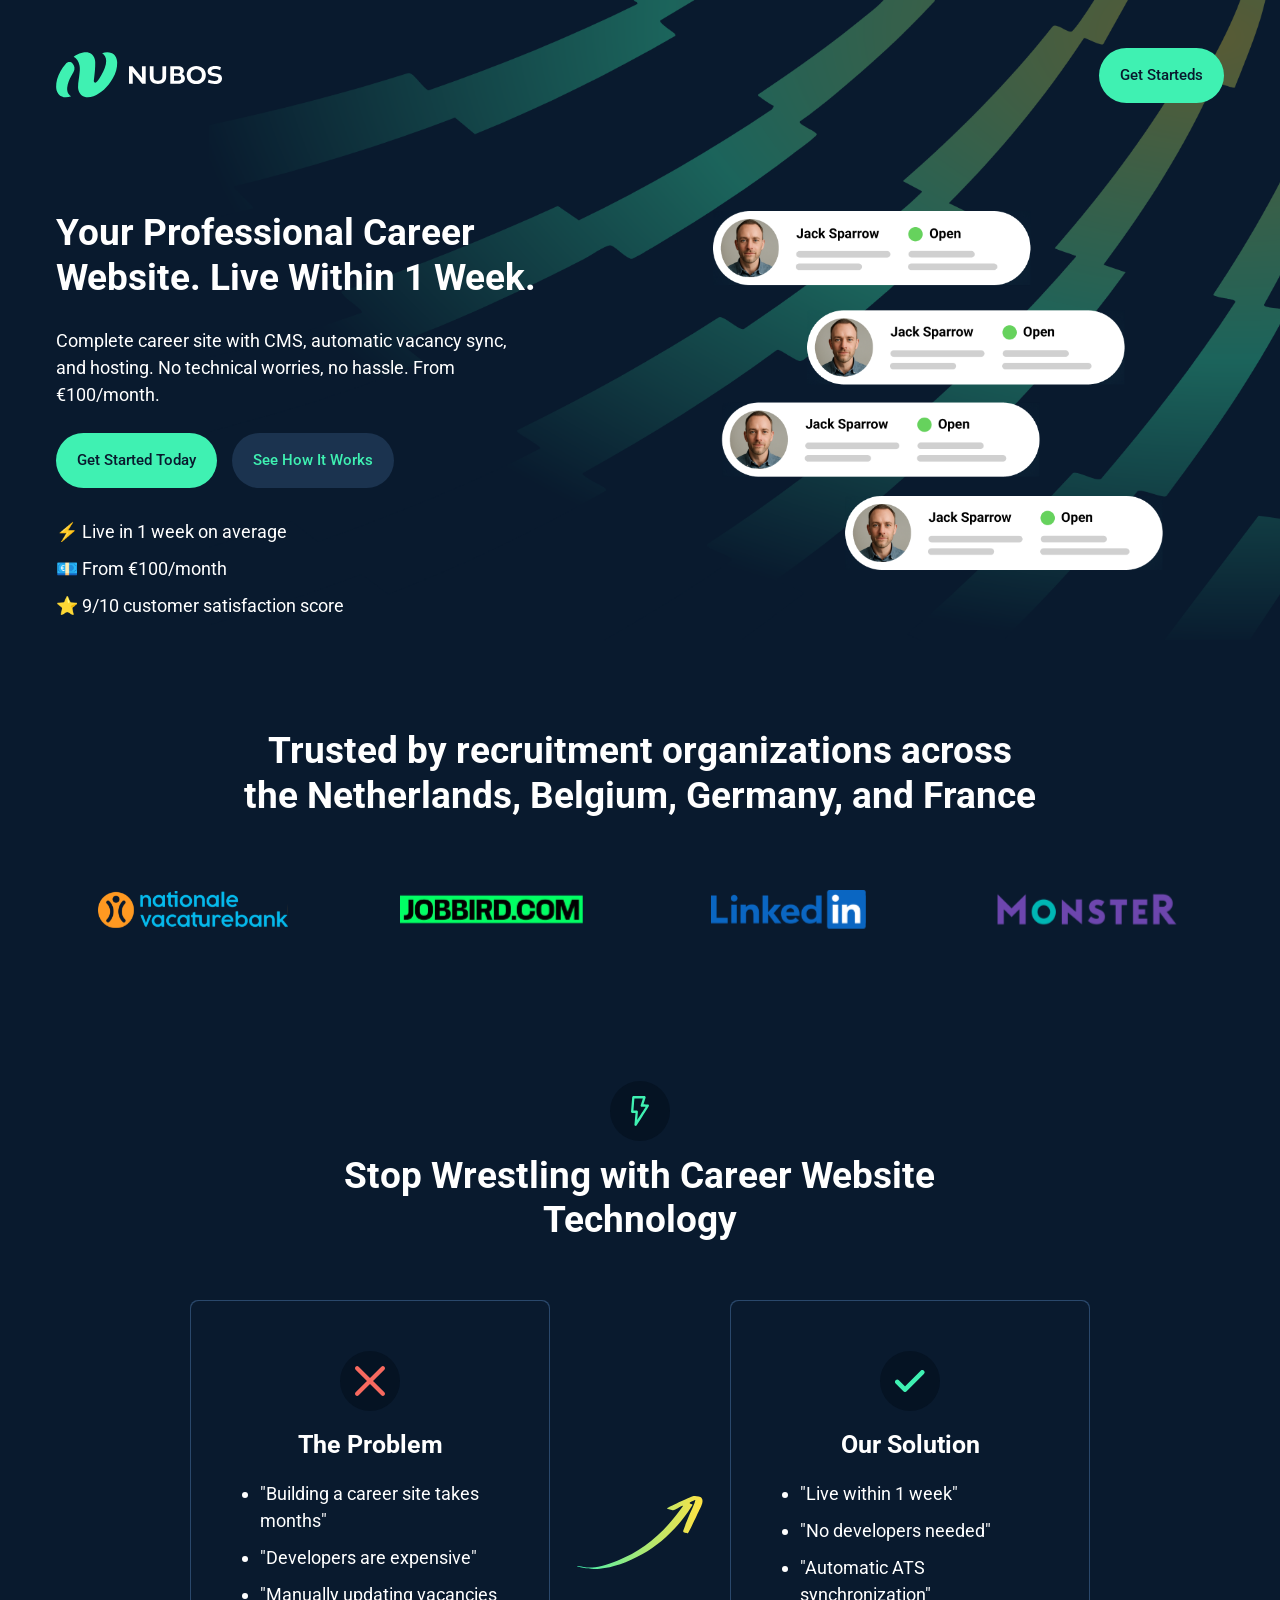
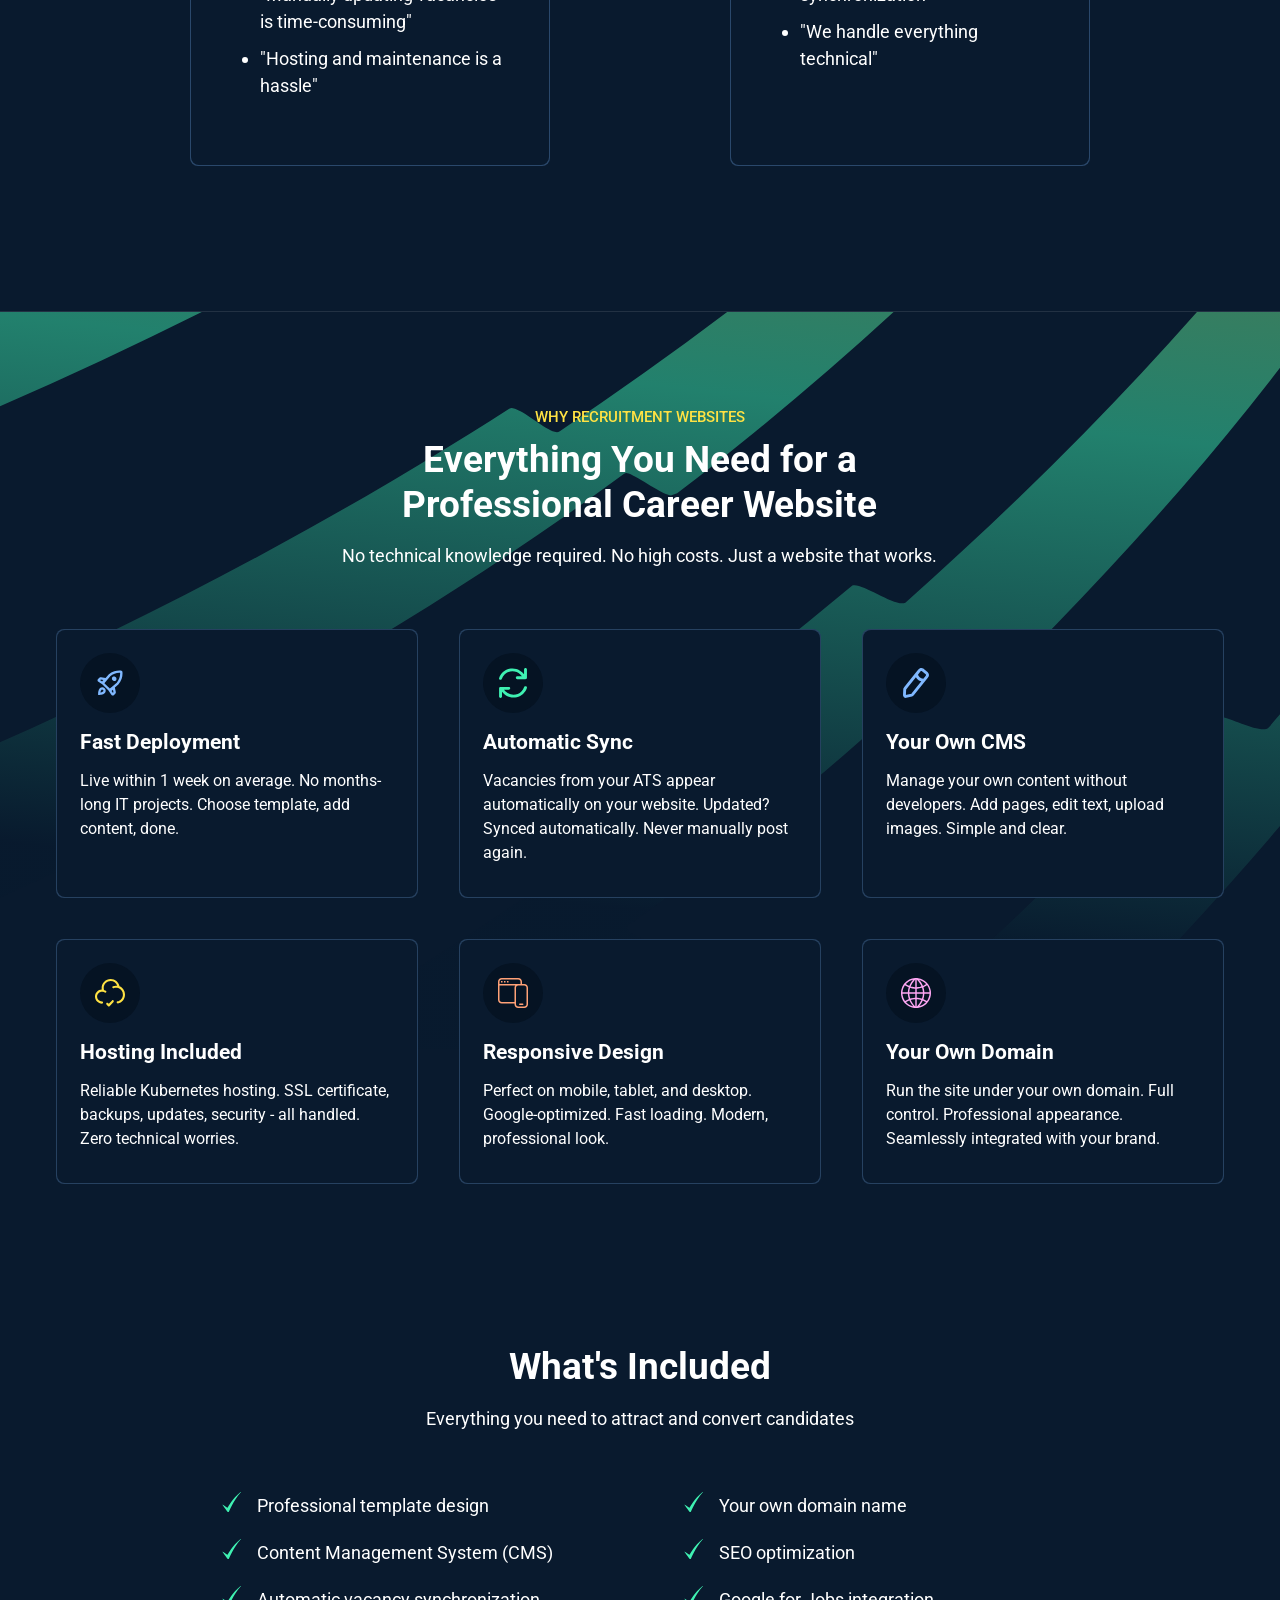
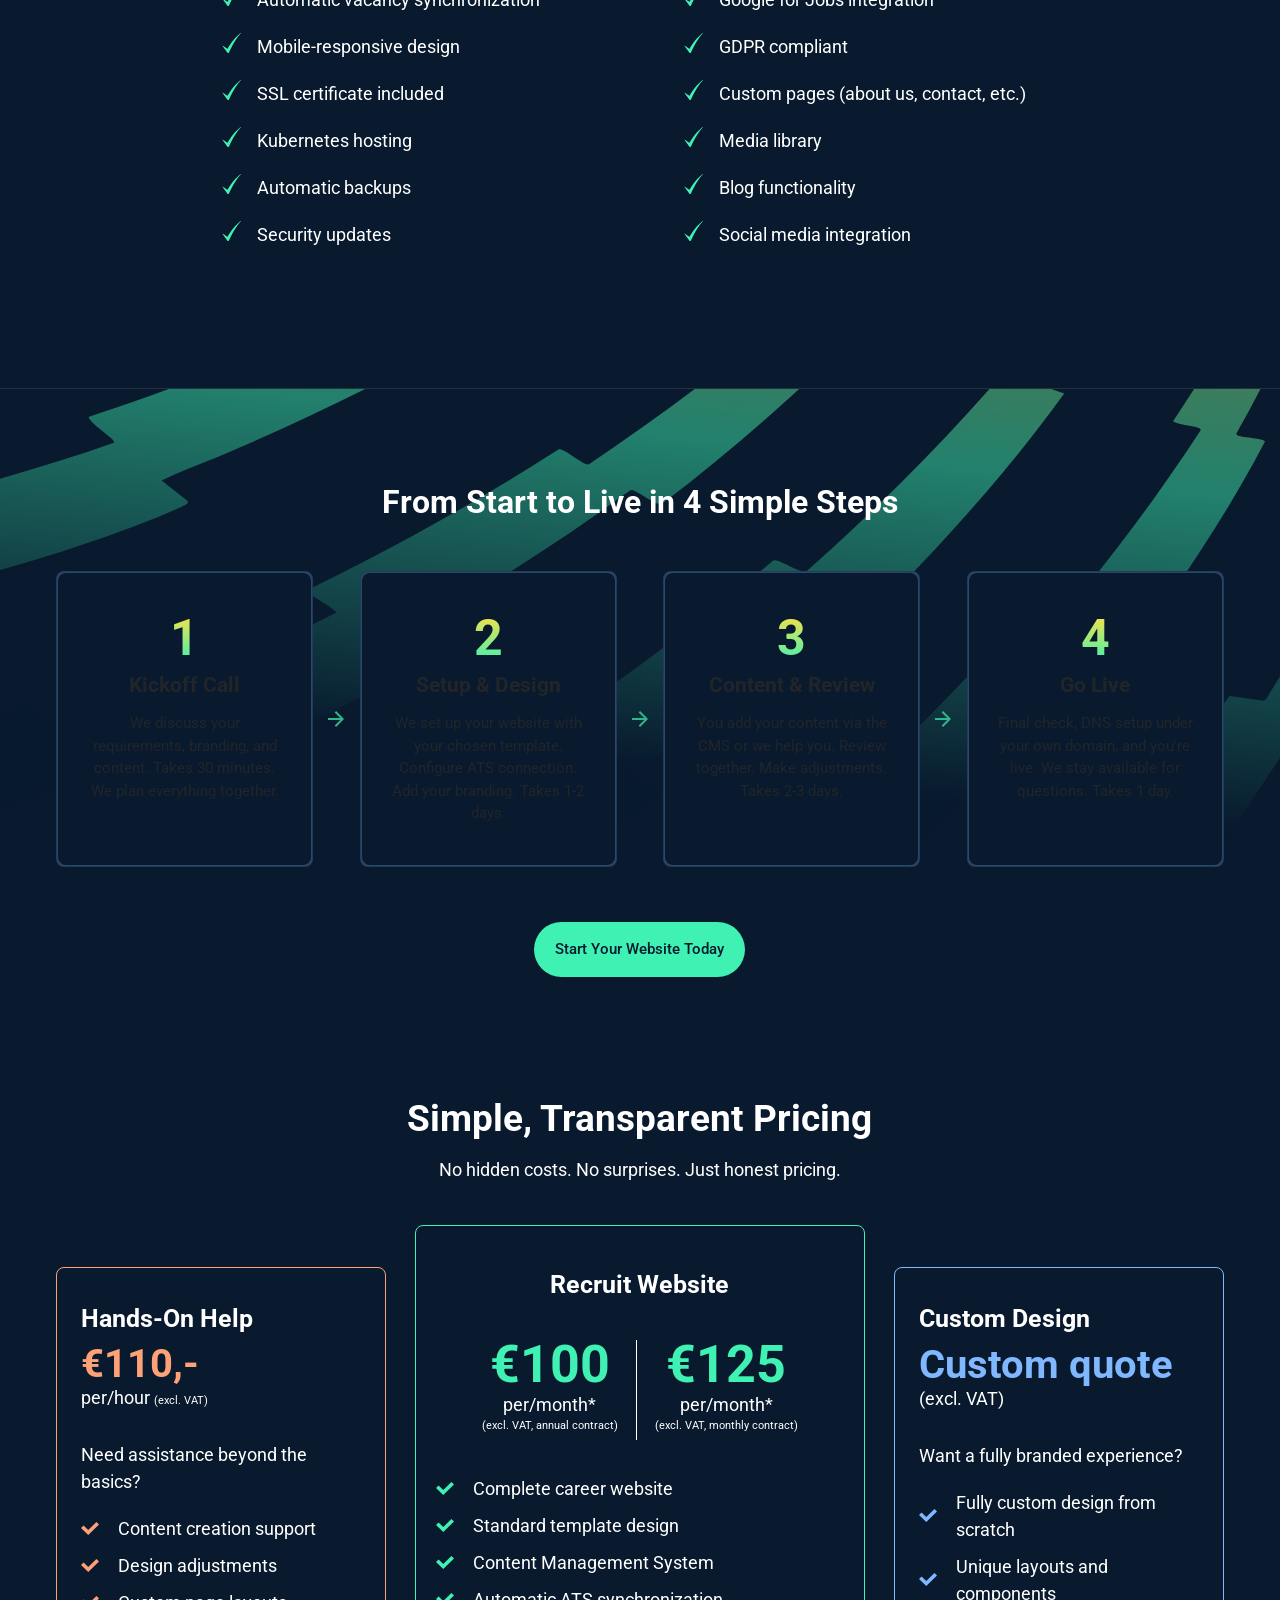
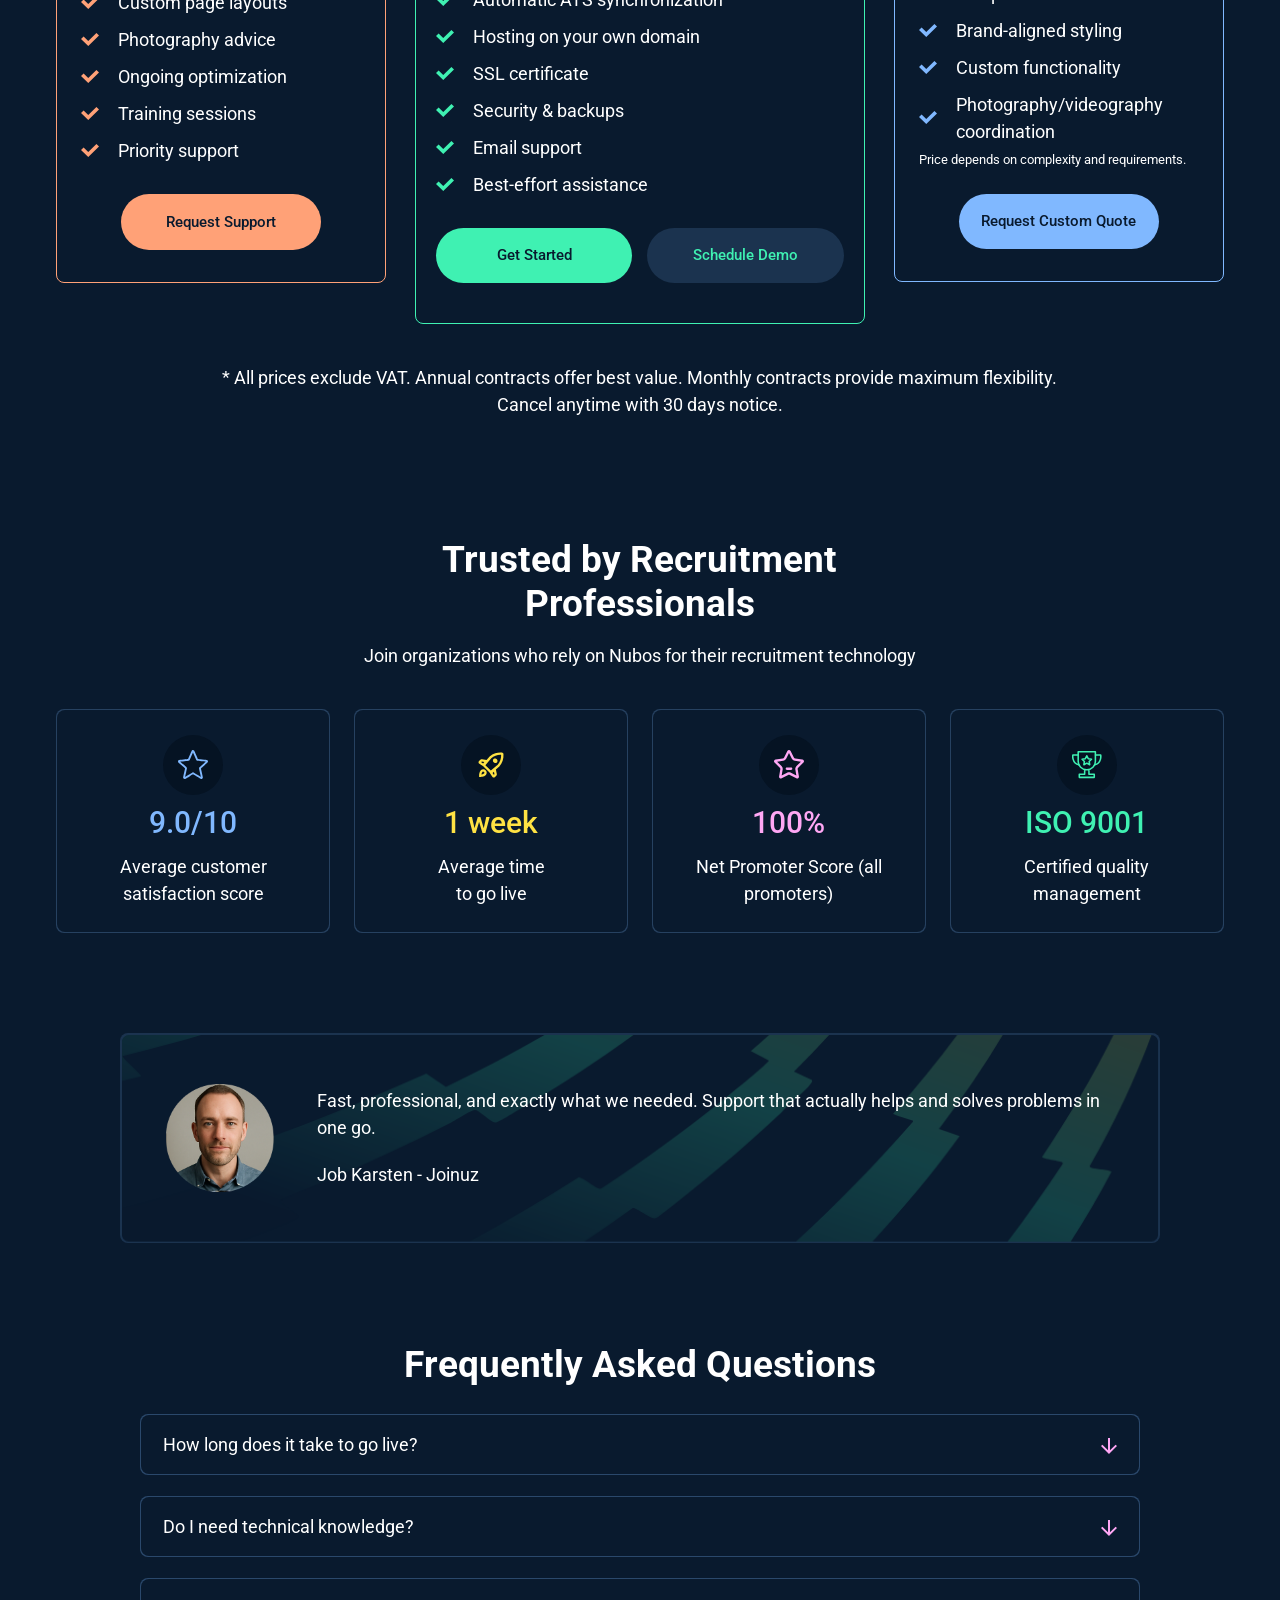
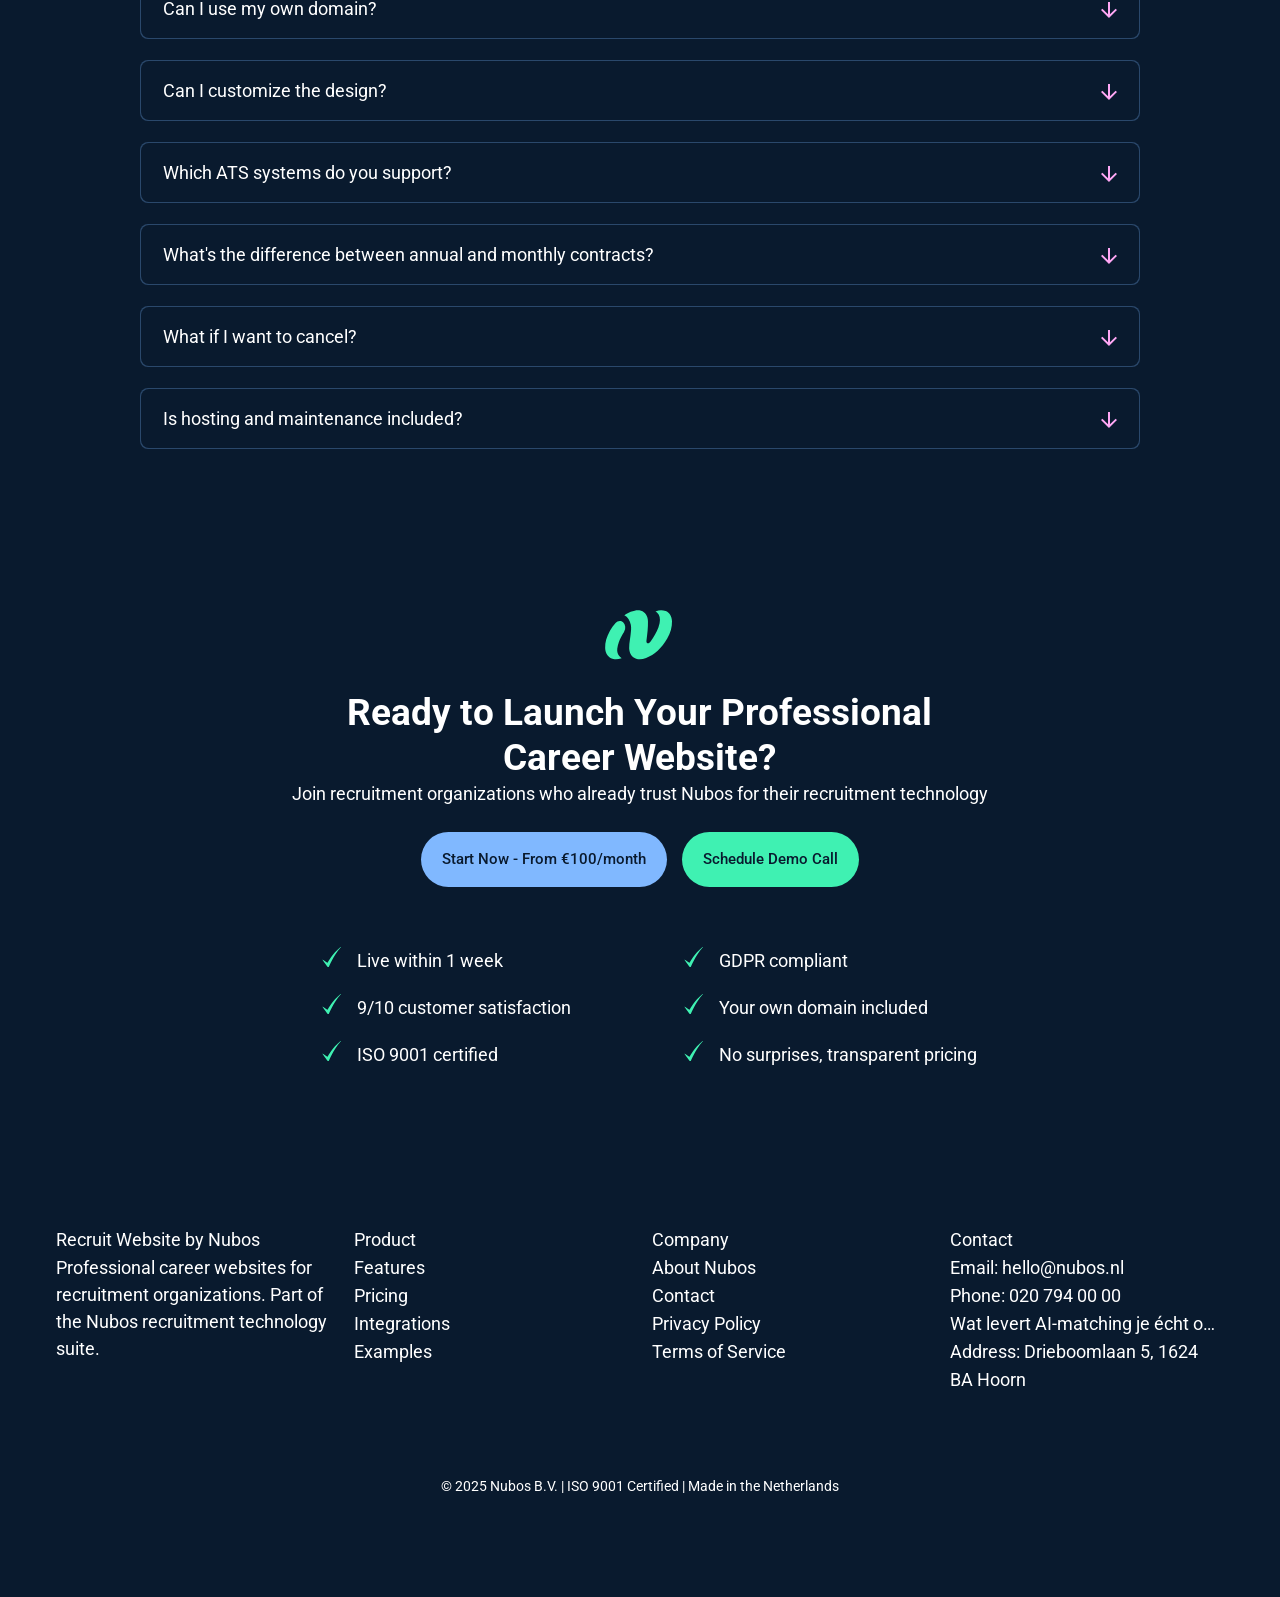
==== docs/index.html @ ddc170a4 "desktop" ====
<!DOCTYPE html>
<html lang="uk">
<head>
	<meta charset="utf-8">
    <meta name="viewport" content="width=device-width, initial-scale=1">
	<meta http-equiv="X-UA-Compatible" content="ie=edge">
	<title>Nubos</title>
	
	<meta name="description" content="">
	<meta name="keywords" content="">
	<meta name="author" content="">
	<meta name="robots" content="index, follow">	
	<link rel="preconnect" href="https://fonts.googleapis.com">
<link rel="preconnect" href="https://fonts.gstatic.com" crossorigin>
<link href="https://fonts.googleapis.com/css2?family=Roboto:ital,wght@0,100..900;1,100..900&display=swap" rel="stylesheet">

	<link href="https://fonts.cdnfonts.com/css/helvetica-neue-55" rel="stylesheet">
	<link href="https://cdn.jsdelivr.net/npm/bootstrap@5.0.2/dist/css/bootstrap.min.css" rel="stylesheet" integrity="sha384-EVSTQN3/azprG1Anm3QDgpJLIm9Nao0Yz1ztcQTwFspd3yD65VohhpuuCOmLASjC" crossorigin="anonymous">
	<!-- Preload critical resources -->
	<link rel="preload" href="css/libs.min.css" as="style">
	<link rel="preload" href="css/style.min.css" as="style">
	
	<link rel="stylesheet" href="css/libs.min.css">
	<link rel="stylesheet" href="css/style.min.css">

</head>
<body>

	<!-- Header -->
	<header class="header">
		<div class="container">

			<div class="logo">
				<a href="index.html">
					<img src="img/logo-icon.svg" alt="logoicon" width="63" height="46" class="logo-icon">
					<img src="img/logo-text.svg" alt="logo text" class="logo-text" width="93" height="18">
				</a>
			</div>
			
			<div class="header-content">
			
			
			<a href="contact.html" class="button button--contact">Get Starteds</a>
		
	</header>



<main class="main">


	<!-- start hero section -->
	<section class="hero-section hero-section--2">
		<div class="container">

		<div class="hero-section__content">

			<div class="row">
				<div class="col-lg-6">
					<div class="hero-section__content-inner">
					
					
			
					
							<h1 class="h2">Your Professional Career Website. Live Within 1 Week.</h1>
			
								<p>Complete career site with CMS, automatic vacancy sync, and hosting. No technical worries, no hassle. From €100/month.</p>
						
					
			
								<div class="buttons-wrapper">
									<a href="#" class="button open-modal">Get Started Today</a>
									<a href="#" class="button button--secondary">See How It Works</a>
								</div>

								<ul class="hero-list">
									<li> ⚡ Live in 1 week on average</li>
									<li>💶 From €100/month</li>
									<li>⭐ 9/10 customer satisfaction score</li>
								</ul>
			
					
					</div>
				</div>

				<div class="col-lg-6">
					<img src="img/image-hero.png" alt="" class="hero-image illustration">
				</div>
			</div>

			

		

		</div>
	</section>
	<!-- end hero section -->

		<!-- start info cards section -->
		<section class="section logos-section">

			<div class="section-header">
				
					<h2 class="h2">
						Trusted by recruitment organizations across the Netherlands, Belgium, Germany, and France
					</h2>
				
			</div>

			<div class="logos-row">
			<div class="container">
				<div class="row">
					<div class="col-lg-3">
						<img src="img/i1.svg" alt="logo" class="logo-image">
					</div>
					<div class="col-lg-3">
						<img src="img/i2.svg" alt="logo" class="logo-image">
					</div>
					<div class="col-lg-3">
						<img src="img/i3.svg" alt="logo" class="logo-image">
					</div>
					<div class="col-lg-3">
						<img src="img/i5.svg" alt="logo" class="logo-image">
					</div>
				</div>
			</div>
		</div>
		</section>
		<!-- end info cards section -->

		<!-- start Solution Section  -->
	<section class="section problem-solution">
		<div class="container">
			<div class="section-header">
				<div class="icon-wrapper">
					<img src="img/lightning.svg" alt="lightning icon" class="icon-image">
				</div>
				<h2 class="h2">
					Stop Wrestling with Career Website Technology
				</h2>
				
				
			</div>
		</div>

		<div class="benefits__list">
			<div class="container container--xxs">
				<div class="benefits__row">

					<div class="benefits__card">
						<div class="benefits__card-wrapper">
<div class="icon-wrapper">
	
							<img src="img/cross.svg" alt="info card image" class="icon-image">
						</div>

						<h3 class="h3">
							The Problem
						</h3>

						<ul>
							<li>
								"Building a career site takes months"
							</li>

							<li>
								 "Developers are expensive"
							</li>

							<li>
								"Manually updating vacancies is time-consuming"
							</li>

							<li>
								"Hosting and maintenance is a hassle"
							</li>
						</ul>
						</div>
						
					</div>

					<div class="devider">
						<img src="img/devider2.svg" alt="">
						
					</div>

					<div class="benefits__card">

						<div class="benefits__card-wrapper">
							<div class="icon-wrapper">
							<img src="img/tick.svg" alt="info card image" class="icon-image">
							
						</div>

						<h3 class="h3">
							Our Solution
						</h3>

						<ul>
							<li>
								"Live within 1 week"
							</li>
							<li>"No developers needed"</li>
							<li>"Automatic ATS synchronization"</li>
							<li>"We handle everything technical"</li>
						</ul>

						</div>
						
					</div>
				</div>

		
			</div>
		</div>
	</section>
	<!-- end Solution Section -->

		<!-- start benefits style -->
		<section class="benefits section">
			<div class="container">
				<div class="section-header">
					<div class="sub-title">
						WHY RECRUITMENT WEBSITES
					</div>
					<h2 class="h2">
						Everything You Need for a Professional Career Website
					</h2>
					<div class="section-header__text">
						No technical knowledge required. No high costs. Just a website that works.
					</div>
					
				</div>
			</div>

			

			

<!-- start info cards section -->
<div class="info-cards-section section">
	<div class="container">


		<div class="info-cards-row">

			<div class="info-card">

				<div class="info-card__wrapper">
					<div class="icon-wrapper">
						
					<img src="img/b1.svg" alt="info card image" class="icon-image">
				</div>
				
				<h4 class="h4">
					Fast Deployment
				</h4>

				<p>Live within 1 week on average. No months-long IT projects. Choose template, add content, done.</p>
				</div>
				
			</div>

			<div class="info-card">
				<div class="info-card__wrapper">
					<div class="icon-wrapper">
						
					<img src="img/b2.svg" alt="info card image" class="icon-image">
				</div>
				
				<h4 class="h4">
					Automatic Sync
				</h4>

				<p>Vacancies from your ATS appear automatically on your website. Updated? Synced automatically. Never manually post again.</p>
				</div>
				
			</div>

			<div class="info-card">
				<div class="info-card__wrapper">
					<div class="icon-wrapper">
						
					<img src="img/b3.svg" alt="info card image" class="icon-image">
				</div>
				
				<h4 class="h4">
					Your Own CMS
				</h4>

				<p>Manage your own content without developers. Add pages, edit text, upload images. Simple and clear.</p>
				</div>
				
			</div>

			<div class="info-card">
				<div class="info-card__wrapper">
					<div class="icon-wrapper">
						
					<img src="img/b4.svg" alt="info card image" class="icon-image">
				</div>
				
				<h4 class="h4">
					Hosting Included
				</h4>

				<p>Reliable Kubernetes hosting. SSL certificate, backups, updates, security - all handled. Zero technical worries.</p>
				</div>
				
			</div>

			<div class="info-card">
				<div class="info-card__wrapper">
					<div class="icon-wrapper">
						
					<img src="img/b5.svg" alt="info card image" class="icon-image">
				</div>
				
				<h4 class="h4">
					Responsive Design
				</h4>

				<p>Perfect on mobile, tablet, and desktop. Google-optimized. Fast loading. Modern, professional look.</p>
				</div>
				
			</div>

			<div class="info-card">
				<div class="info-card__wrapper">
					<div class="icon-wrapper">
						
					<img src="img/b6.svg" alt="info card image" class="icon-image">
				</div>
				
				<h4 class="h4">
					Your Own Domain
				</h4>

				<p>Run the site under your own domain. Full control. Professional appearance. Seamlessly integrated with your brand.</p>
				</div>
				
			</div>

		</div>

		
	</div>
</div>
<!-- end info cards section -->

		</section>
		<!-- end benefits section -->



		<section class="section features">
			<div class="container container--xxs">

		<div class="section-header">
	
			<h2 class="h2">
				What's Included
			</h2>

			<div class="section-header__text">
				Everything you need to attract and convert candidates
			</div>
			
			
		</div>

		<div class="row">
			
			<div class="col-lg-6">

				<ul class="whats-included-list">
					<li>
						Professional template design
					</li>

					<li>
						Content Management System (CMS)
					</li>

					<li>
						Automatic vacancy synchronization
					</li>

					<li>
						Mobile-responsive design
					</li>

					<li>
						SSL certificate included
					</li>

					<li>
						Kubernetes hosting
					</li>

					<li>
						Automatic backups
					</li>

					<li>
						Security updates
					</li>				
				</ul>


				


			</div>

			<div class="col-lg-6">
				<ul class="whats-included-list">
					<li>
						Your own domain name
					</li>

					<li>
						SEO optimization
					</li>

					<li>
						Google for Jobs integration
					</li>

					<li>
						GDPR compliant
					</li>

					<li>
						Custom pages (about us, contact, etc.)
					</li>

					<li>
						Media library
					</li>

					<li>
						Blog functionality
					</li>

					<li>
						Social media integration
					</li>

				
				</ul>
			</div>

		</div>

		</div>

		</section>



<!-- start cards section  -->
<section class="steps-section benefits section">
	<div class="container">

		<div class="section-header">
			<h2 class="h2 h2--s">
				From Start to Live in 4 Simple Steps
			</h2>
			
		</div>
</div>
<div class="container container--cards">
		<div class="cards-row">

			<a href="#" class="card">
				<div class="card__content">
					<div class="card-text-content">
						<div class="step-number">			
							1
						</div>
					<h4 class="h4">
						Kickoff Call
					</h4>
					<p>
						We discuss your requirements, branding, and content. Takes 30 minutes. We plan everything together.
					</p>
					</div>
					

					
				</div>
			</a>
			<img src="img/arrow-right.svg" alt="arrow right" class="card__arrow">
			<a href="#" class="card">
				<div class="card__content">
					<div class="card-text-content">
						<div class="step-number">			
							2
						</div>
					<h4 class="h4">
						Setup & Design
					</h4>
					<p>
						We set up your website with your chosen template. Configure ATS connection. Add your branding. Takes 1-2 days.
					</p>
</div>
					
				</div>
			</a>
			<img src="img/arrow-right.svg" alt="arrow right" class="card__arrow">
			<a href="#" class="card">
				<div class="card__content">
					<div class="card-text-content">
						<div class="step-number">			
							3
						</div>
					<h4 class="h4">
						Content & Review
					</h4>
					<p>
						You add your content via the CMS or we help you. Review together. Make adjustments. Takes 2-3 days. 
					</p>
</div>
					
				</div>
			</a>
			<img src="img/arrow-right.svg" alt="arrow right" class="card__arrow">
			<a href="#" class="card">
				<div class="card__content">
					<div class="card-text-content">
						<div class="step-number">			
							4
						</div>
					<h4 class="h4">
						Go Live
					</h4>
					<p>
						Final check, DNS setup under your own domain, and you're live. We stay available for questions. Takes 1 day.
					</p>
</div>
					
				</div>
			</a>

		</div>

		<div class="buttons-wrapper buttons-wrapper--center">
<a href="" class="button">
			Start Your Website Today
		</a>
		</div>

		
	</div>
</section>
<!-- end steps section  -->

<!-- start plans section -->
<section class="plans section">
	<div class="container">
		<div class="section-header">
			<h2 class="h2">
				Simple, Transparent Pricing
			</h2>
			<div class="section-header__text">
				No hidden costs. No surprises. Just honest pricing.
			</div>
		</div>

		<div class="plans__list">

			<div class="plans__item plans__item--orange">

				<div class="plans__item-header">
					<div class="plan__title">
						Hands-On Help
				</div>

				<div class="plan__value">
					€110,-
				</div>

				<div class="sub">
					per/hour <span class="note">(excl. VAT)</span>
				</div>
				</div>

				

				<div class="plans__item-content">
<div class="plans-description">
					Need assistance beyond the basics?
				</div>
					<div class="plans__item-row">
						Content creation support
					</div>

					<div class="plans__item-row">
						Design adjustments
					</div>

					<div class="plans__item-row">
						Custom page layouts
					</div>

					<div class="plans__item-row">
						Photography advice
					</div>

					<div class="plans__item-row">
						Ongoing optimization
					</div>

					<div class="plans__item-row">
						Training sessions
					</div>

					<div class="plans__item-row">
						Priority support
					</div>

		

				</div>

				<a href="" class="button button--orange">
					Request Support
				</a>
				

			</div>



			<div class="plans__item plans__item--popular">

				<div class="plans__item-header">
					<div class="plan__title">
						Recruit Website
				</div>

				<div class="price-row">

					<div class="price-row-item">
						<div class="plan__value">
					€100
				</div>

				<div class="sub">
					per/month* 
				</div>
				<div class="note">(excl. VAT, annual contract)</div>
					</div>

					<div class="line-devider">
						
					</div>

					<div class="price-row-item">
						<div class="plan__value">
					€125
				</div>

				<div class="sub">
					per/month* 
				</div>
				<div class="note">(excl. VAT, monthly contract)</div>
					</div>
					</div>

				

				
				
				
				</div>

				<div class="plans__item-content">

					

					<div class="plans__item-row">
						Complete career website
					</div>

					<div class="plans__item-row">
						Standard template design
					</div>

					<div class="plans__item-row">
						Content Management System
					</div>

					<div class="plans__item-row">
						Automatic ATS synchronization
					</div>

					<div class="plans__item-row">
						Hosting on your own domain
					</div>

					<div class="plans__item-row">
						SSL certificate
					</div>

					<div class="plans__item-row">
						Security & backups
					</div>

					<div class="plans__item-row">
						Email support
					</div>

					<div class="plans__item-row">
						Best-effort assistance
					</div>

				</div>

				<div class="buttons-wrapper">
<a href="" class="button open-modal">
	Get Started
				</a>
				<a href="" class="button button--secondary">
					Schedule Demo
								</a>
				</div>
				
				

			</div>



			<div class="plans__item plans__item--blue">

				<div class="plans__item-header">
					<div class="plan__title">
						Custom Design
				</div>

				<div class="plan__value">
					Custom quote 
				</div>

				<div class="sub">
					(excl. VAT)
				</div>
				</div>

				<div class="plans__item-content">

					<div class="plans-description">
						Want a fully branded experience?
					</div>
					<div class="plans__item-row">
						Fully custom design from scratch
					</div>

					<div class="plans__item-row">
						Unique layouts and components
					</div>

					<div class="plans__item-row">
						Brand-aligned styling
					</div>

					<div class="plans__item-row">
						Custom functionality
					</div>

					<div class="plans__item-row">
						Photography/videography coordination
					</div>

					<div class="plans-description plans-description--2">
						Price depends on complexity and requirements.
					</div>
				</div>

				

				<a href="" class="button button--blue">
					Request Custom Quote
				</a>
				

			</div>

		</div>

		<p class="text-center plans-description--3">
			* All prices exclude VAT. Annual contracts offer best value. Monthly contracts provide maximum flexibility. Cancel anytime with 30 days notice.
		</p>

		

	</div>
</section>
<!-- end plans section -->

<!-- start statistic page -->
<section class="statistic section statistic--2">
	<div class="container">

		<div class="section-header">
	
			<h2 class="h2">
				Trusted by Recruitment Professionals
			</h2>

			<div class="section-header__text">
				Join organizations who rely on Nubos for their recruitment technology
			</div>
			
			
		</div>

		<div class="row">

			<div class="col-md-3">
				<div class="statistic-item statistic-item--blue">

					<div class="statistic-item__wrapper">

						<div class="icon-wrapper">
						
							<img src="img/star2.svg" alt="info card image" class="icon-image">
						</div>
					<div class="statistic__value">
						9.0/10
					</div>
					<p>Average customer satisfaction score</p></div>
				</div>
			</div>

			<div class="col-md-3">
				<div class="statistic-item statistic-item--yellow">
					<div class="statistic-item__wrapper">
						<div class="icon-wrapper">
						
							<img src="img/b1-2.svg" alt="info card image" class="icon-image">
						</div>
						<div class="statistic__value">
							1 week
					</div>
					<p>Average time <br>to go live</p>
					</div>
					
				</div>
			</div>

			<div class="col-md-3">
				<div class="statistic-item statistic-item--purple">
					<div class="statistic-item__wrapper">
						<div class="icon-wrapper">
						
							<img src="img/score.svg" alt="info card image" class="icon-image">
						</div>
						<div class="statistic__value">
						100%
					</div>
					<p>Net Promoter Score (all promoters)</p>
					</div>
					
				</div>
			</div>

			<div class="col-md-3">
				<div class="statistic-item statistic-item--green">
					<div class="statistic-item__wrapper">
						<div class="icon-wrapper">
						
							<img src="img/rewards.svg" alt="info card image" class="icon-image">
						</div>
						<div class="statistic__value">
						ISO 9001
					</div>
					<p>Certified quality management</p>
					</div>
					
				</div>
			</div>

		</div>
	</div>
</section>
<!-- end statistic page -->


<!-- start quote section -->
<section class="testimonials">
	<div class="container container--xs">
		<div class="testimonials__content">

			<div class="testimonials__content-wrapper">
				<img src="img/JobKarsten.png" alt="" class="testimonials__photo">

				<div class="testimonials__text-wrapper">
					<div class="testimonials__text">
						Fast, professional, and exactly what we needed. Support that actually helps and solves problems in one go.
					</div>
					<div class="testimonials__name">
						Job Karsten - Joinuz
					</div>
				</div>
			</div>
			
		</div>
	</div>
</section>
<!-- start quote section -->


<!-- start faq section -->
<section class="faq section">
	<div class="container container--s">
		<h2 class="h2 h2--center">
			Frequently Asked Questions
		</h2>

		<div class="faq__list">

			<div class="faq__item">
				<div class="faq__item-wrapper">
					<div class="faq__item-header">
					<div class="faq__item-title">
						How long does it take to go live?
					</div>
					<div class="faq__item-btn">
						<img src="img/arrow-down.svg" alt="">
					</div>
				</div>

				<div class="faq__item-text">
					Lorem ipsum dolor sit amet consectetur, On average within 1 week. Depends on how quickly you provide content and approve the design.
				</div>
				</div>
				
			</div>

			<div class="faq__item">
				<div class="faq__item-wrapper">
					<div class="faq__item-header">
					<div class="faq__item-title">
						Do I need technical knowledge?

					</div>
					<div class="faq__item-btn">
						<img src="img/arrow-down.svg" alt="">
					</div>
				</div>

				<div class="faq__item-text">
					No. The CMS is intuitive and easy to use. We provide documentation and training. Need extra help? We offer hands-on support.
				</div>
				</div>
				
			</div>

			<div class="faq__item">
				<div class="faq__item-wrapper">
					<div class="faq__item-header">
					<div class="faq__item-title">
						Can I use my own domain?
					</div>
					<div class="faq__item-btn">
						<img src="img/arrow-down.svg" alt="">
					</div>
				</div>

				<div class="faq__item-text">
					Yes! The website runs under your own domain (e.g., careers.yourcompany.com or jobs.yourcompany.com). We help with DNS setup.
				</div>
				</div>
				
			</div>

			<div class="faq__item">
				<div class="faq__item-wrapper">
					<div class="faq__item-header">
					<div class="faq__item-title">
						Can I customize the design?
					</div>
					<div class="faq__item-btn">
						<img src="img/arrow-down.svg" alt="">
					</div>
				</div>

				<div class="faq__item-text">
					Absolutely. Standard templates can be adjusted with our hands-on help service. Want something completely unique? We offer full custom design - request a quote.
				</div>
				</div>
				
			</div>

			<div class="faq__item">
				<div class="faq__item-wrapper">
					<div class="faq__item-header">
					<div class="faq__item-title">
						Which ATS systems do you support?
					</div>
					<div class="faq__item-btn">
						<img src="img/arrow-down.svg" alt="">
					</div>
				</div>

				<div class="faq__item-text">
					We support 15+ ATS systems including Otys, Carerix, Bullhorn, Recruitee, and more. Check our integrations page or ask us.
				</div>
				</div>
				
			</div>

			<div class="faq__item">
				<div class="faq__item-wrapper">
					<div class="faq__item-header">
					<div class="faq__item-title">
						What's the difference between annual and monthly contracts?
					</div>
					<div class="faq__item-btn">
						<img src="img/arrow-down.svg" alt="">
					</div>
				</div>

				<div class="faq__item-text">
					Annual contracts are €100/month (€1,200/year), monthly contracts are €125/month. Both include everything - the difference is just commitment period.
				</div>
				</div>
				
			</div>

			<div class="faq__item">
				<div class="faq__item-wrapper">
					<div class="faq__item-header">
					<div class="faq__item-title">
						What if I want to cancel?
					</div>
					<div class="faq__item-btn">
						<img src="img/arrow-down.svg" alt="">
					</div>
				</div>

				<div class="faq__item-text">
					No problem. Cancel with 30 days notice. Your content and data remain yours. We'll help with export if needed.
				</div>
				</div>
				
			</div>

			<div class="faq__item">
				<div class="faq__item-wrapper">
					<div class="faq__item-header">
					<div class="faq__item-title">
						Is hosting and maintenance included?
					</div>
					<div class="faq__item-btn">
						<img src="img/arrow-down.svg" alt="">
					</div>
				</div>

				<div class="faq__item-text">
					Yes, everything is included: hosting under your domain, SSL certificate, backups, security updates, and maintenance. No extra costs.
				</div>
				</div>
				
			</div>

		</div>
	</div>
</section>
<!-- end faq section -->


	

	
<!-- start form section -->




</main>
	
<!-- start modal -->
<div class="modal-window hidden">

	<div class="close-modal-window">
	
		<img src="img/close.svg" alt="close modal window" class="close-modal-window__image">
	</div>

	<section class="form-section">
		<div class="">
			<div class="form-wrapper">
	
				<div class="form-header"><h2 class="h2">
					Let's Get Started
				</h2>
				<p>
					Fill in your details and we'll contact you within 24 hours
				</p></div>
				
	
				<form action="" class="form">
	
					<div class="form-row">
	
						<div class="input-wrapper">
							<label for="" class="label">Your name*</label>
							<input type="text" class="input">
						</div>
	
						<div class="input-wrapper">
							<label for="" class="label">Company name*</label>
							<input type="text" class="input">
						</div>
	
					</div>
	
	
					<div class="form-row">
	
						<div class="input-wrapper">
						<label for="" class="label">Email</label>
						<input type="text" class="input">
					</div>
	
					<div class="input-wrapper">
						<label for="" class="label">Phone number*</label>
						<input type="text" class="input">
					</div>
					</div>
					
	
					<div class="input-wrapper">
						<label for="" class="label">Current ATS*</label>
						<select name="" id="" class="select">
							<option value="">Select your ATS</option>
							<option value="">Otys
							</option>
							<option value="">Carerix
							</option>
							<option value="">Bullhorn
							</option>
	
							<option value="">Recruitee
							</option>
	
							<option value="">Other
							</option>
	
							<option value="">None / Don't have an ATS yet
							</option>
						</select>
						
					</div>
	
					<div class="input-wrapper">
						<label for="" class="label">Interested in:</label>
	
					<div class="form-checkbox-wrapper">
	<div class="checkbox-row">
	
							<div class="checkbox-wrapper">
								<input type="checkbox" id="checkbox-1" class="checkbox-input">
								<label for="checkbox-1" class="checkbox-label"></label>
								<label for="checkbox-1">Standard website (from €100/month)</label>
							</div>
					</div>
	
					<div class="checkbox-row">
	
						<div class="checkbox-wrapper">
							<input type="checkbox" id="checkbox-2" class="checkbox-input">
							<label for="checkbox-2" class="checkbox-label"></label>
							<label for="checkbox-2">Hands-on help & support</label>
						</div>
				</div>
	
				
				<div class="checkbox-row">
	
					<div class="checkbox-wrapper">
						<input type="checkbox" id="checkbox-3" class="checkbox-input">
						<label for="checkbox-3" class="checkbox-label"></label>
						<label for="checkbox-3">Custom design</label>
					</div>
			</div>
					</div>
	
					
	
					</div>
	
					<div class="input-wrapper">
						<label for="" class="label">Message*</label>
						<textarea type="text" placeholder="Tell us about your needs (optional)" class="textarea"></textarea>
					</div>
	
					<div class="input-wrapper">
						<div class="checkbox-row">
	
							<div class="checkbox-wrapper">
								<input type="checkbox" id="checkbox-4" class="checkbox-input">
								<label for="checkbox-4" class="checkbox-label"></label>
								<label for="checkbox-4">I agree to be contacted about Recruit Website</label>
							</div>
					</div>
					</div>
	
					<button class="button button--dark-blue">
						Send Request
					</button>
	
				</form>
	
			</div>
		</div>
	</section>
	<!-- end form section -->
</div>
<!-- end modal -->
	

	
	<!-- Footer -->
	<footer class="footer">
		<div class="container">

			<div class="cta">
				<img src="img/logo-icon.svg" alt="" class="cta__logo">
				<h2 class="h2">
					Ready to Launch Your Professional Career Website?
				</h2>
				<p>Join recruitment organizations who already trust Nubos for their recruitment technology</p>

				<div class="buttons-wrapper buttons-wrapper--center">
					<a href="" class="button button--blue">
						Start Now - From €100/month
					</a>
					<a href="" class="button">
						Schedule Demo Call
					</a>
				</div>

				<div class="whats-included-row">
					<div class="row">
					<div class="col-lg-6">
						<ul class="whats-included-list">
							<li>
					Live within 1 week
				</li>

				<li>
					9/10 customer satisfaction
				</li>

				<li>
					ISO 9001 certified
				</li>
						</ul>

					</div>

					<div class="col-lg-6">
						<ul class="whats-included-list">
								<li>
					GDPR compliant
				</li>

				<li>
					Your own domain included
				</li>

				<li>
					No surprises, transparent pricing
				</li>
						</ul>
					
					</div>
				</div>
				</div>

				

<ul class="whats-included-list">
				

				

							
			</ul>
				

			</div>

			


			<div class="footer__menu">
				<div class="row">

					<div class="col-md-3 col-sm-6">
						
						<div>
							Recruit Website by Nubos
						</div>

						<p>Professional career websites for recruitment organizations. Part of the Nubos recruitment technology suite.</p>

					</div>

					<div class="col-md-3 col-sm-6">
						<div>Product</div>
						<a href="">Features</a>
						<a href="">Pricing</a>
						<a href="">Integrations</a>
						<a href="">Examples</a>
					
					</div>

					<div class="col-md-3 col-sm-6">
						<div>Company</div>
						<a href="">About Nubos</a>
						<a href="">Contact</a>
						<a href="">Privacy Policy</a>
						<a href="">Terms of Service</a>
						
					
					</div>

					<div class="col-md-3 col-sm-6">
						<div>Contact</div>
						<a href="mailto:hello@nubos.nl">Email: hello@nubos.nl</a>
						<a href="tel:020 794 00 00">Phone: 020 794 00 00</a>
						<a href="">Wat levert AI-matching je écht o…</a>
						<a href="">Address: Drieboomlaan 5, 1624 BA Hoorn</a>
						





					</div>

				</div>
			</div>

		
			

			<div class="footer__bottom">
				© 2025 Nubos B.V. | ISO 9001 Certified | Made in the Netherlands
			</div>


		</div>
		
	</footer>

	
	
	
	<script src="js/libs.min.js"></script>
	<!-- Swiper fallback через CDN, якщо не завантажився з libs -->
	<script>
		if (typeof Swiper === 'undefined') {
			var script = document.createElement('script');
			script.src = 'https://cdn.jsdelivr.net/npm/swiper@11/swiper-bundle.min.js';
			script.onload = function() {
				console.log('Swiper loaded from CDN');
			};
			document.head.appendChild(script);
		}
	</script>
	<script src="js/main.js"></script>
</body>
</html>
---- docs/css/libs.min.css ----
/*! normalize.css v8.0.1 | MIT License | github.com/necolas/normalize.css */

/* Document
   ========================================================================== */

/**
 * 1. Correct the line height in all browsers.
 * 2. Prevent adjustments of font size after orientation changes in iOS.
 */

html {
  line-height: 1.15; /* 1 */
  -webkit-text-size-adjust: 100%; /* 2 */
}

/* Sections
   ========================================================================== */

/**
 * Remove the margin in all browsers.
 */

body {
  margin: 0;
}

/**
 * Render the `main` element consistently in IE.
 */

main {
  display: block;
}

/**
 * Correct the font size and margin on `h1` elements within `section` and
 * `article` contexts in Chrome, Firefox, and Safari.
 */

h1 {
  font-size: 2em;
  margin: 0.67em 0;
}

/* Grouping content
   ========================================================================== */

/**
 * 1. Add the correct box sizing in Firefox.
 * 2. Show the overflow in Edge and IE.
 */

hr {
  box-sizing: content-box; /* 1 */
  height: 0; /* 1 */
  overflow: visible; /* 2 */
}

/**
 * 1. Correct the inheritance and scaling of font size in all browsers.
 * 2. Correct the odd `em` font sizing in all browsers.
 */

pre {
  font-family: monospace, monospace; /* 1 */
  font-size: 1em; /* 2 */
}

/* Text-level semantics
   ========================================================================== */

/**
 * Remove the gray background on active links in IE 10.
 */

a {
  background-color: transparent;
}

/**
 * 1. Remove the bottom border in Chrome 57-
 * 2. Add the correct text decoration in Chrome, Edge, IE, Opera, and Safari.
 */

abbr[title] {
  border-bottom: none; /* 1 */
  text-decoration: underline; /* 2 */
  text-decoration: underline dotted; /* 2 */
}

/**
 * Add the correct font weight in Chrome, Edge, and Safari.
 */

b,
strong {
  font-weight: bolder;
}

/**
 * 1. Correct the inheritance and scaling of font size in all browsers.
 * 2. Correct the odd `em` font sizing in all browsers.
 */

code,
kbd,
samp {
  font-family: monospace, monospace; /* 1 */
  font-size: 1em; /* 2 */
}

/**
 * Add the correct font size in all browsers.
 */

small {
  font-size: 80%;
}

/**
 * Prevent `sub` and `sup` elements from affecting the line height in
 * all browsers.
 */

sub,
sup {
  font-size: 75%;
  line-height: 0;
  position: relative;
  vertical-align: baseline;
}

sub {
  bottom: -0.25em;
}

sup {
  top: -0.5em;
}

/* Embedded content
   ========================================================================== */

/**
 * Remove the border on images inside links in IE 10.
 */

img {
  border-style: none;
}

/* Forms
   ========================================================================== */

/**
 * 1. Change the font styles in all browsers.
 * 2. Remove the margin in Firefox and Safari.
 */

button,
input,
optgroup,
select,
textarea {
  font-family: inherit; /* 1 */
  font-size: 100%; /* 1 */
  line-height: 1.15; /* 1 */
  margin: 0; /* 2 */
}

/**
 * Show the overflow in IE.
 * 1. Show the overflow in Edge.
 */

button,
input { /* 1 */
  overflow: visible;
}

/**
 * Remove the inheritance of text transform in Edge, Firefox, and IE.
 * 1. Remove the inheritance of text transform in Firefox.
 */

button,
select { /* 1 */
  text-transform: none;
}

/**
 * Correct the inability to style clickable types in iOS and Safari.
 */

button,
[type="button"],
[type="reset"],
[type="submit"] {
  -webkit-appearance: button;
}

/**
 * Remove the inner border and padding in Firefox.
 */

button::-moz-focus-inner,
[type="button"]::-moz-focus-inner,
[type="reset"]::-moz-focus-inner,
[type="submit"]::-moz-focus-inner {
  border-style: none;
  padding: 0;
}

/**
 * Restore the focus styles unset by the previous rule.
 */

button:-moz-focusring,
[type="button"]:-moz-focusring,
[type="reset"]:-moz-focusring,
[type="submit"]:-moz-focusring {
  outline: 1px dotted ButtonText;
}

/**
 * Correct the padding in Firefox.
 */

fieldset {
  padding: 0.35em 0.75em 0.625em;
}

/**
 * 1. Correct the text wrapping in Edge and IE.
 * 2. Correct the color inheritance from `fieldset` elements in IE.
 * 3. Remove the padding so developers are not caught out when they zero out
 *    `fieldset` elements in all browsers.
 */

legend {
  box-sizing: border-box; /* 1 */
  color: inherit; /* 2 */
  display: table; /* 1 */
  max-width: 100%; /* 1 */
  padding: 0; /* 3 */
  white-space: normal; /* 1 */
}

/**
 * Add the correct vertical alignment in Chrome, Firefox, and Opera.
 */

progress {
  vertical-align: baseline;
}

/**
 * Remove the default vertical scrollbar in IE 10+.
 */

textarea {
  overflow: auto;
}

/**
 * 1. Add the correct box sizing in IE 10.
 * 2. Remove the padding in IE 10.
 */

[type="checkbox"],
[type="radio"] {
  box-sizing: border-box; /* 1 */
  padding: 0; /* 2 */
}

/**
 * Correct the cursor style of increment and decrement buttons in Chrome.
 */

[type="number"]::-webkit-inner-spin-button,
[type="number"]::-webkit-outer-spin-button {
  height: auto;
}

/**
 * 1. Correct the odd appearance in Chrome and Safari.
 * 2. Correct the outline style in Safari.
 */

[type="search"] {
  -webkit-appearance: textfield; /* 1 */
  outline-offset: -2px; /* 2 */
}

/**
 * Remove the inner padding in Chrome and Safari on macOS.
 */

[type="search"]::-webkit-search-decoration {
  -webkit-appearance: none;
}

/**
 * 1. Correct the inability to style clickable types in iOS and Safari.
 * 2. Change font properties to `inherit` in Safari.
 */

::-webkit-file-upload-button {
  -webkit-appearance: button; /* 1 */
  font: inherit; /* 2 */
}

/* Interactive
   ========================================================================== */

/*
 * Add the correct display in Edge, IE 10+, and Firefox.
 */

details {
  display: block;
}

/*
 * Add the correct display in all browsers.
 */

summary {
  display: list-item;
}

/* Misc
   ========================================================================== */

/**
 * Add the correct display in IE 10+.
 */

template {
  display: none;
}

/**
 * Add the correct display in IE 10.
 */

[hidden] {
  display: none;
}

/* Slider */
.slick-slider
{
    position: relative;

    display: block;
    box-sizing: border-box;

    -webkit-user-select: none;
       -moz-user-select: none;
        -ms-user-select: none;
            user-select: none;

    -webkit-touch-callout: none;
    -khtml-user-select: none;
    -ms-touch-action: pan-y;
        touch-action: pan-y;
    -webkit-tap-highlight-color: transparent;
}

.slick-list
{
    position: relative;

    display: block;
    overflow: hidden;

    margin: 0;
    padding: 0;
}
.slick-list:focus
{
    outline: none;
}
.slick-list.dragging
{
    cursor: pointer;
    cursor: hand;
}

.slick-slider .slick-track,
.slick-slider .slick-list
{
    -webkit-transform: translate3d(0, 0, 0);
       -moz-transform: translate3d(0, 0, 0);
        -ms-transform: translate3d(0, 0, 0);
         -o-transform: translate3d(0, 0, 0);
            transform: translate3d(0, 0, 0);
}

.slick-track
{
    position: relative;
    top: 0;
    left: 0;

    display: block;
    margin-left: auto;
    margin-right: auto;
}
.slick-track:before,
.slick-track:after
{
    display: table;

    content: '';
}
.slick-track:after
{
    clear: both;
}
.slick-loading .slick-track
{
    visibility: hidden;
}

.slick-slide
{
    display: none;
    float: left;

    height: 100%;
    min-height: 1px;
}
[dir='rtl'] .slick-slide
{
    float: right;
}
.slick-slide img
{
    display: block;
}
.slick-slide.slick-loading img
{
    display: none;
}
.slick-slide.dragging img
{
    pointer-events: none;
}
.slick-initialized .slick-slide
{
    display: block;
}
.slick-loading .slick-slide
{
    visibility: hidden;
}
.slick-vertical .slick-slide
{
    display: block;

    height: auto;

    border: 1px solid transparent;
}
.slick-arrow.slick-hidden {
    display: none;
}

/**
 * Swiper 12.0.3
 * Most modern mobile touch slider and framework with hardware accelerated transitions
 * https://swiperjs.com
 *
 * Copyright 2014-2025 Vladimir Kharlampidi
 *
 * Released under the MIT License
 *
 * Released on: October 21, 2025
 */

:root{--swiper-theme-color:#007aff}:host{display:block;margin-left:auto;margin-right:auto;position:relative;z-index:1}.swiper{display:block;list-style:none;margin-left:auto;margin-right:auto;overflow:hidden;padding:0;position:relative;z-index:1}.swiper-vertical>.swiper-wrapper{flex-direction:column}.swiper-wrapper{box-sizing:initial;display:flex;height:100%;position:relative;transition-property:transform;transition-timing-function:var(--swiper-wrapper-transition-timing-function,initial);width:100%;z-index:1}.swiper-android .swiper-slide,.swiper-ios .swiper-slide,.swiper-wrapper{transform:translateZ(0)}.swiper-horizontal{touch-action:pan-y}.swiper-vertical{touch-action:pan-x}.swiper-slide{display:block;flex-shrink:0;height:100%;position:relative;transition-property:transform;width:100%}.swiper-slide-invisible-blank{visibility:hidden}.swiper-autoheight,.swiper-autoheight .swiper-slide{height:auto}.swiper-autoheight .swiper-wrapper{align-items:flex-start;transition-property:transform,height}.swiper-backface-hidden .swiper-slide{backface-visibility:hidden;transform:translateZ(0)}.swiper-3d.swiper-css-mode .swiper-wrapper{perspective:1200px}.swiper-3d .swiper-wrapper{transform-style:preserve-3d}.swiper-3d{perspective:1200px;.swiper-cube-shadow,.swiper-slide{transform-style:preserve-3d}}.swiper-css-mode{>.swiper-wrapper{overflow:auto;scrollbar-width:none;-ms-overflow-style:none;&::-webkit-scrollbar{display:none}}>.swiper-wrapper>.swiper-slide{scroll-snap-align:start start}&.swiper-horizontal{>.swiper-wrapper{scroll-snap-type:x mandatory}}&.swiper-vertical{>.swiper-wrapper{scroll-snap-type:y mandatory}}&.swiper-free-mode{>.swiper-wrapper{scroll-snap-type:none}>.swiper-wrapper>.swiper-slide{scroll-snap-align:none}}&.swiper-centered{>.swiper-wrapper:before{content:"";flex-shrink:0;order:9999}>.swiper-wrapper>.swiper-slide{scroll-snap-align:center center;scroll-snap-stop:always}}&.swiper-centered.swiper-horizontal{>.swiper-wrapper>.swiper-slide:first-child{margin-inline-start:var(--swiper-centered-offset-before)}>.swiper-wrapper:before{height:100%;min-height:1px;width:var(--swiper-centered-offset-after)}}&.swiper-centered.swiper-vertical{>.swiper-wrapper>.swiper-slide:first-child{margin-block-start:var(--swiper-centered-offset-before)}>.swiper-wrapper:before{height:var(--swiper-centered-offset-after);min-width:1px;width:100%}}}.swiper-3d{.swiper-slide-shadow,.swiper-slide-shadow-bottom,.swiper-slide-shadow-left,.swiper-slide-shadow-right,.swiper-slide-shadow-top{height:100%;left:0;pointer-events:none;position:absolute;top:0;width:100%;z-index:10}.swiper-slide-shadow{background:#00000026}.swiper-slide-shadow-left{background-image:linear-gradient(270deg,#00000080,#0000)}.swiper-slide-shadow-right{background-image:linear-gradient(90deg,#00000080,#0000)}.swiper-slide-shadow-top{background-image:linear-gradient(0deg,#00000080,#0000)}.swiper-slide-shadow-bottom{background-image:linear-gradient(180deg,#00000080,#0000)}}.swiper-lazy-preloader{border:4px solid var(--swiper-preloader-color,var(--swiper-theme-color));border-radius:50%;border-top:4px solid #0000;box-sizing:border-box;height:42px;left:50%;margin-left:-21px;margin-top:-21px;position:absolute;top:50%;transform-origin:50%;width:42px;z-index:10}.swiper-watch-progress .swiper-slide-visible,.swiper:not(.swiper-watch-progress){.swiper-lazy-preloader{animation:swiper-preloader-spin 1s linear infinite}}.swiper-lazy-preloader-white{--swiper-preloader-color:#fff}.swiper-lazy-preloader-black{--swiper-preloader-color:#000}@keyframes swiper-preloader-spin{0%{transform:rotate(0deg)}to{transform:rotate(1turn)}}.swiper-virtual .swiper-slide{-webkit-backface-visibility:hidden;transform:translateZ(0)}.swiper-virtual.swiper-css-mode{.swiper-wrapper:after{content:"";left:0;pointer-events:none;position:absolute;top:0}}.swiper-virtual.swiper-css-mode.swiper-horizontal{.swiper-wrapper:after{height:1px;width:var(--swiper-virtual-size)}}.swiper-virtual.swiper-css-mode.swiper-vertical{.swiper-wrapper:after{height:var(--swiper-virtual-size);width:1px}}:root{--swiper-navigation-size:44px}.swiper-button-next,.swiper-button-prev{align-items:center;color:var(--swiper-navigation-color,var(--swiper-theme-color));cursor:pointer;display:flex;height:var(--swiper-navigation-size);justify-content:center;position:absolute;width:var(--swiper-navigation-size);z-index:10;&.swiper-button-disabled{cursor:auto;opacity:.35;pointer-events:none}&.swiper-button-hidden{cursor:auto;opacity:0;pointer-events:none}.swiper-navigation-disabled &{display:none!important}svg{height:100%;object-fit:contain;transform-origin:center;width:100%;fill:currentColor;pointer-events:none}}.swiper-button-lock{display:none}.swiper-button-next,.swiper-button-prev{margin-top:calc(0px - var(--swiper-navigation-size)/2);top:var(--swiper-navigation-top-offset,50%)}.swiper-button-prev{left:var(--swiper-navigation-sides-offset,4px);right:auto;.swiper-navigation-icon{transform:rotate(180deg)}}.swiper-button-next{left:auto;right:var(--swiper-navigation-sides-offset,4px)}.swiper-horizontal{.swiper-button-next,.swiper-button-prev,~.swiper-button-next,~.swiper-button-prev{margin-left:0;margin-top:calc(0px - var(--swiper-navigation-size)/2);top:var(--swiper-navigation-top-offset,50%)}&.swiper-rtl .swiper-button-next,&.swiper-rtl~.swiper-button-next,&~.swiper-button-prev,.swiper-button-prev{left:var(--swiper-navigation-sides-offset,4px);right:auto}&.swiper-rtl .swiper-button-prev,&.swiper-rtl~.swiper-button-prev,&~.swiper-button-next,.swiper-button-next{left:auto;right:var(--swiper-navigation-sides-offset,4px)}&.swiper-rtl .swiper-button-next,&.swiper-rtl~.swiper-button-next,&~.swiper-button-prev,.swiper-button-prev{.swiper-navigation-icon{transform:rotate(180deg)}}&.swiper-rtl .swiper-button-prev,&.swiper-rtl~.swiper-button-prev{.swiper-navigation-icon{transform:rotate(0deg)}}}.swiper-vertical{.swiper-button-next,.swiper-button-prev,~.swiper-button-next,~.swiper-button-prev{left:var(--swiper-navigation-top-offset,50%);margin-left:calc(0px - var(--swiper-navigation-size)/2);margin-top:0;right:auto}.swiper-button-prev,~.swiper-button-prev{bottom:auto;top:var(--swiper-navigation-sides-offset,4px);.swiper-navigation-icon{transform:rotate(-90deg)}}.swiper-button-next,~.swiper-button-next{bottom:var(--swiper-navigation-sides-offset,4px);top:auto;.swiper-navigation-icon{transform:rotate(90deg)}}}.swiper-pagination{position:absolute;text-align:center;transform:translateZ(0);transition:opacity .3s;z-index:10;&.swiper-pagination-hidden{opacity:0}&.swiper-pagination-disabled,.swiper-pagination-disabled>&{display:none!important}}.swiper-horizontal>.swiper-pagination-bullets,.swiper-pagination-bullets.swiper-pagination-horizontal,.swiper-pagination-custom,.swiper-pagination-fraction{bottom:var(--swiper-pagination-bottom,8px);left:0;top:var(--swiper-pagination-top,auto);width:100%}.swiper-pagination-bullets-dynamic{font-size:0;overflow:hidden;.swiper-pagination-bullet{position:relative;transform:scale(.33)}.swiper-pagination-bullet-active,.swiper-pagination-bullet-active-main{transform:scale(1)}.swiper-pagination-bullet-active-prev{transform:scale(.66)}.swiper-pagination-bullet-active-prev-prev{transform:scale(.33)}.swiper-pagination-bullet-active-next{transform:scale(.66)}.swiper-pagination-bullet-active-next-next{transform:scale(.33)}}.swiper-pagination-bullet{background:var(--swiper-pagination-bullet-inactive-color,#000);border-radius:var(--swiper-pagination-bullet-border-radius,50%);display:inline-block;height:var(--swiper-pagination-bullet-height,var(--swiper-pagination-bullet-size,8px));opacity:var(--swiper-pagination-bullet-inactive-opacity,.2);width:var(--swiper-pagination-bullet-width,var(--swiper-pagination-bullet-size,8px));button&{appearance:none;border:none;box-shadow:none;margin:0;padding:0}.swiper-pagination-clickable &{cursor:pointer}&:only-child{display:none!important}}.swiper-pagination-bullet-active{background:var(--swiper-pagination-color,var(--swiper-theme-color));opacity:var(--swiper-pagination-bullet-opacity,1)}.swiper-pagination-vertical.swiper-pagination-bullets,.swiper-vertical>.swiper-pagination-bullets{left:var(--swiper-pagination-left,auto);right:var(--swiper-pagination-right,8px);top:50%;transform:translate3d(0,-50%,0);.swiper-pagination-bullet{display:block;margin:var(--swiper-pagination-bullet-vertical-gap,6px) 0}&.swiper-pagination-bullets-dynamic{top:50%;transform:translateY(-50%);width:8px;.swiper-pagination-bullet{display:inline-block;transition:transform .2s,top .2s}}}.swiper-horizontal>.swiper-pagination-bullets,.swiper-pagination-horizontal.swiper-pagination-bullets{.swiper-pagination-bullet{margin:0 var(--swiper-pagination-bullet-horizontal-gap,4px)}&.swiper-pagination-bullets-dynamic{left:50%;transform:translateX(-50%);white-space:nowrap;.swiper-pagination-bullet{transition:transform .2s,left .2s}}}.swiper-horizontal.swiper-rtl>.swiper-pagination-bullets-dynamic .swiper-pagination-bullet{transition:transform .2s,right .2s}.swiper-pagination-fraction{color:var(--swiper-pagination-fraction-color,inherit)}.swiper-pagination-progressbar{background:var(--swiper-pagination-progressbar-bg-color,#00000040);position:absolute;.swiper-pagination-progressbar-fill{background:var(--swiper-pagination-color,var(--swiper-theme-color));height:100%;left:0;position:absolute;top:0;transform:scale(0);transform-origin:left top;width:100%}.swiper-rtl & .swiper-pagination-progressbar-fill{transform-origin:right top}&.swiper-pagination-horizontal,&.swiper-pagination-vertical.swiper-pagination-progressbar-opposite,.swiper-horizontal>&,.swiper-vertical>&.swiper-pagination-progressbar-opposite{height:var(--swiper-pagination-progressbar-size,4px);left:0;top:0;width:100%}&.swiper-pagination-horizontal.swiper-pagination-progressbar-opposite,&.swiper-pagination-vertical,.swiper-horizontal>&.swiper-pagination-progressbar-opposite,.swiper-vertical>&{height:100%;left:0;top:0;width:var(--swiper-pagination-progressbar-size,4px)}}.swiper-pagination-lock{display:none}.swiper-scrollbar{background:var(--swiper-scrollbar-bg-color,#0000001a);border-radius:var(--swiper-scrollbar-border-radius,10px);position:relative;touch-action:none;&.swiper-scrollbar-disabled,.swiper-scrollbar-disabled>&{display:none!important}&.swiper-scrollbar-horizontal,.swiper-horizontal>&{bottom:var(--swiper-scrollbar-bottom,4px);height:var(--swiper-scrollbar-size,4px);left:var(--swiper-scrollbar-sides-offset,1%);position:absolute;top:var(--swiper-scrollbar-top,auto);width:calc(100% - var(--swiper-scrollbar-sides-offset, 1%)*2);z-index:50}&.swiper-scrollbar-vertical,.swiper-vertical>&{height:calc(100% - var(--swiper-scrollbar-sides-offset, 1%)*2);left:var(--swiper-scrollbar-left,auto);position:absolute;right:var(--swiper-scrollbar-right,4px);top:var(--swiper-scrollbar-sides-offset,1%);width:var(--swiper-scrollbar-size,4px);z-index:50}}.swiper-scrollbar-drag{background:var(--swiper-scrollbar-drag-bg-color,#00000080);border-radius:var(--swiper-scrollbar-border-radius,10px);height:100%;left:0;position:relative;top:0;width:100%}.swiper-scrollbar-cursor-drag{cursor:move}.swiper-scrollbar-lock{display:none}.swiper-zoom-container{align-items:center;display:flex;height:100%;justify-content:center;text-align:center;width:100%;>canvas,>img,>svg{max-height:100%;max-width:100%;object-fit:contain}}.swiper-slide-zoomed{cursor:move;touch-action:none}.swiper .swiper-notification{left:0;opacity:0;pointer-events:none;position:absolute;top:0;z-index:-1000}.swiper-free-mode>.swiper-wrapper{margin:0 auto;transition-timing-function:ease-out}.swiper-grid>.swiper-wrapper{flex-wrap:wrap}.swiper-grid-column>.swiper-wrapper{flex-direction:column;flex-wrap:wrap}.swiper-fade{&.swiper-free-mode{.swiper-slide{transition-timing-function:ease-out}}.swiper-slide{pointer-events:none;transition-property:opacity;.swiper-slide{pointer-events:none}}.swiper-slide-active{pointer-events:auto;& .swiper-slide-active{pointer-events:auto}}}.swiper.swiper-cube{overflow:visible}.swiper-cube{.swiper-slide{backface-visibility:hidden;height:100%;pointer-events:none;transform-origin:0 0;visibility:hidden;width:100%;z-index:1;.swiper-slide{pointer-events:none}}&.swiper-rtl .swiper-slide{transform-origin:100% 0}.swiper-slide-active{&,& .swiper-slide-active{pointer-events:auto}}.swiper-slide-active,.swiper-slide-next,.swiper-slide-prev{pointer-events:auto;visibility:visible}.swiper-cube-shadow{bottom:0;height:100%;left:0;opacity:.6;position:absolute;width:100%;z-index:0;&:before{background:#000;bottom:0;content:"";filter:blur(50px);left:0;position:absolute;right:0;top:0}}}.swiper-cube{.swiper-slide-next+.swiper-slide{pointer-events:auto;visibility:visible}}.swiper-cube{.swiper-slide-shadow-cube.swiper-slide-shadow-bottom,.swiper-slide-shadow-cube.swiper-slide-shadow-left,.swiper-slide-shadow-cube.swiper-slide-shadow-right,.swiper-slide-shadow-cube.swiper-slide-shadow-top{backface-visibility:hidden;z-index:0}}.swiper.swiper-flip{overflow:visible}.swiper-flip{.swiper-slide{backface-visibility:hidden;pointer-events:none;z-index:1;.swiper-slide{pointer-events:none}}.swiper-slide-active{&,& .swiper-slide-active{pointer-events:auto}}}.swiper-flip{.swiper-slide-shadow-flip.swiper-slide-shadow-bottom,.swiper-slide-shadow-flip.swiper-slide-shadow-left,.swiper-slide-shadow-flip.swiper-slide-shadow-right,.swiper-slide-shadow-flip.swiper-slide-shadow-top{backface-visibility:hidden;z-index:0}}.swiper-creative{.swiper-slide{backface-visibility:hidden;overflow:hidden;transition-property:transform,opacity,height}}.swiper.swiper-cards{overflow:visible}.swiper-cards{.swiper-slide{backface-visibility:hidden;overflow:hidden;transform-origin:center bottom}}
---- docs/css/style.min.css ----
@charset "UTF-8";
.header {
  padding-top: 48px;
}
.header .container {
  display: -webkit-box;
  display: -ms-flexbox;
  display: flex;
  -webkit-box-pack: justify;
      -ms-flex-pack: justify;
          justify-content: space-between;
  -webkit-box-align: center;
      -ms-flex-align: center;
          align-items: center;
  width: 1350px;
  max-width: 91.2vw;
}
.header .button {
  margin-top: 0;
}

.menu ul {
  list-style: none;
  padding: 0;
  left: 0;
  display: -webkit-box;
  display: -ms-flexbox;
  display: flex;
  -webkit-box-pack: center;
      -ms-flex-pack: center;
          justify-content: center;
  -webkit-box-align: center;
      -ms-flex-align: center;
          align-items: center;
  margin-bottom: 0;
}

.header-content {
  display: -webkit-box;
  display: -ms-flexbox;
  display: flex;
  -webkit-box-align: center;
      -ms-flex-align: center;
          align-items: center;
}

.menu li {
  margin-right: 30px;
  position: relative;
}

.menu > ul > li:first-child {
  display: none;
}

.menu > ul > li:last-child {
  display: none;
}

.menu__item--has-submenu {
  position: relative;
}
.menu__item--has-submenu::after {
  content: "";
  position: absolute;
  top: 100%;
  left: 0;
  width: 100%;
  height: 10px;
  background: transparent;
  z-index: 999;
}

.menu__link {
  font-size: 15px;
  font-weight: 500;
  position: relative;
}
.menu__link::after {
  content: "";
  position: absolute;
  bottom: -7px;
  left: 50%;
  width: 0px;
  height: 1px;
  background-color: #fff;
  -webkit-transform: translateX(-50%);
      -ms-transform: translateX(-50%);
          transform: translateX(-50%);
  -webkit-transition: all 0.3s ease-in-out;
  transition: all 0.3s ease-in-out;
}
.menu__link:hover::after {
  width: 21px;
}

.submenu {
  position: absolute;
  top: 100%;
  left: 0;
  background-color: #fff;
  min-width: 230px;
  padding: 10px 0 0 0;
  margin-top: 10px;
  list-style: none;
  opacity: 0;
  visibility: hidden;
  -webkit-transform: translateY(-10px);
      -ms-transform: translateY(-10px);
          transform: translateY(-10px);
  -webkit-transition: all 0.3s ease-in-out;
  transition: all 0.3s ease-in-out;
  border-radius: 5px;
  -webkit-box-shadow: 0 4px 12px rgba(0, 0, 0, 0.3);
          box-shadow: 0 4px 12px rgba(0, 0, 0, 0.3);
  z-index: 1000;
  display: -webkit-box;
  display: -ms-flexbox;
  display: flex;
  -webkit-box-orient: vertical;
  -webkit-box-direction: normal;
      -ms-flex-direction: column;
          flex-direction: column;
  overflow: visible;
  pointer-events: none;
}
.submenu li {
  margin-right: 0;
  width: 100%;
  text-align: left;
}

.mobile-menu__footer {
  display: none;
}

@media only screen and (min-width: 993px) {
  .menu__item--has-submenu:hover .submenu,
  .menu__item--has-submenu .submenu:hover {
    opacity: 1 !important;
    visibility: visible !important;
    -webkit-transform: translateY(0) !important;
        -ms-transform: translateY(0) !important;
            transform: translateY(0) !important;
    pointer-events: auto !important;
    display: -webkit-box !important;
    display: -ms-flexbox !important;
    display: flex !important;
  }
}
.submenu__link {
  display: block;
  padding: 20px 20px;
  font-weight: 500;
  color: rgb(9, 26, 46);
  text-decoration: none;
  font-size: 15px;
  -webkit-transition: all 0.3s ease-in-out;
  transition: all 0.3s ease-in-out;
}
.submenu__link:hover {
  background-color: rgba(9, 26, 46, 0.05);
  color: rgb(9, 26, 46);
}

.logo .logo-icon {
  margin-right: 10px;
}
.logo a {
  display: -webkit-box;
  display: -ms-flexbox;
  display: flex;
  -webkit-box-align: center;
      -ms-flex-align: center;
          align-items: center;
}

/* Large Devices, Wide Screens */
@media only screen and (max-width: 992px) {
  /**/
  .menu {
    display: none;
  }
  .button {
    padding: 13.88px 21px;
  }
  .header {
    padding-top: 20px;
  }
  .menu-burger {
    display: block;
    cursor: pointer;
    width: 45px;
    height: 45px;
    display: -webkit-box;
    display: -ms-flexbox;
    display: flex;
    -webkit-box-orient: vertical;
    -webkit-box-direction: normal;
        -ms-flex-direction: column;
            flex-direction: column;
    -webkit-box-pack: center;
        -ms-flex-pack: center;
            justify-content: center;
    -webkit-box-align: center;
        -ms-flex-align: center;
            align-items: center;
    background: rgb(255, 226, 67);
    border-radius: 50%;
    margin-left: 10px;
  }
  .menu-burger span {
    width: 16px;
    height: 2px;
    background-color: rgb(9, 26, 46);
    display: block;
    margin-bottom: 3.35px;
    -webkit-transition: all 0.3s ease-in-out;
    transition: all 0.3s ease-in-out;
    border-radius: 10px;
  }
  .menu-burger span:last-child {
    margin-bottom: 0;
  }
  .menu-burger.active span:first-child {
    -webkit-transform: rotate(45deg);
        -ms-transform: rotate(45deg);
            transform: rotate(45deg);
    margin-bottom: 0;
    position: relative;
    top: 1px;
  }
  .menu-burger.active span:nth-child(2) {
    -webkit-transform: rotate(-45deg);
        -ms-transform: rotate(-45deg);
            transform: rotate(-45deg);
    margin-bottom: 0;
    position: relative;
    top: -1px;
  }
  .menu-burger.active span:last-child {
    display: none;
  }
  .logo-icon {
    width: 50px;
  }
  .logo-text {
    width: 74px;
  }
  .header .container {
    padding: 10px 10px;
  }
  .button.button--contact {
    -webkit-transition: all 0s ease-in-out;
    transition: all 0s ease-in-out;
  }
  .header.active .container {
    border-top-left-radius: 8px;
    border-top-right-radius: 8px;
    background-color: rgba(9, 26, 46, 0.99);
    position: relative;
    border: 1px solid rgb(27, 51, 79);
    border-bottom: none;
  }
  .header.active .button--contact,
  .header.active .logo-text {
    visibility: hidden;
  }
  .header.active .menu {
    display: block;
    position: absolute;
    left: -1px;
    top: 100%;
    width: 100%;
    background-color: rgba(9, 26, 46, 0.99);
    border-bottom-left-radius: 8px;
    border-bottom-right-radius: 8px;
    border: 1px solid rgb(27, 51, 79);
    border-top: none;
    padding-bottom: 38px;
  }
  .header.active .menu ul {
    -webkit-box-orient: vertical;
    -webkit-box-direction: normal;
        -ms-flex-direction: column;
            flex-direction: column;
    width: 100%;
  }
  .header.active .menu li {
    border-top: 1px solid rgb(27, 51, 79);
    width: 100%;
    margin-right: 0;
    padding-left: 18px;
    padding-right: 18px;
    padding-top: 20px;
    padding-bottom: 20px;
  }
  .header.active .menu .menu__link {
    font-size: 20px;
    font-weight: 700;
  }
  .header.active .menu .menu__item--has-submenu {
    -webkit-box-orient: vertical;
    -webkit-box-direction: normal;
        -ms-flex-direction: column;
            flex-direction: column;
  }
  .header.active .menu .menu__item--has-submenu .menu__link {
    position: relative;
    padding-right: 30px;
    display: block;
    width: 100%;
  }
  .header.active .menu .menu__item--has-submenu .menu__link::after {
    display: none;
  }
  .header.active .menu .menu__item--has-submenu .menu__link::before {
    content: url(../img/arrow.svg);
    position: absolute;
    right: 0;
    top: 50%;
    -webkit-transform: translateY(-50%) rotate(90deg);
        -ms-transform: translateY(-50%) rotate(90deg);
            transform: translateY(-50%) rotate(90deg);
    font-size: 24px;
    font-weight: 300;
    -webkit-transition: -webkit-transform 0.3s ease-in-out;
    transition: -webkit-transform 0.3s ease-in-out;
    transition: transform 0.3s ease-in-out;
    transition: transform 0.3s ease-in-out, -webkit-transform 0.3s ease-in-out;
  }
  .header.active .menu .menu__item--has-submenu.active .menu__link::before {
    -webkit-transform: translateY(-50%) rotate(0deg);
        -ms-transform: translateY(-50%) rotate(0deg);
            transform: translateY(-50%) rotate(0deg);
  }
  .header.active .menu .submenu {
    position: static !important;
    opacity: 0;
    visibility: hidden;
    max-height: 0;
    margin-top: 0;
    margin-bottom: 0;
    padding: 0;
    -webkit-transform: none !important;
        -ms-transform: none !important;
            transform: none !important;
    -webkit-box-shadow: none;
            box-shadow: none;
    border-radius: 0;
    overflow: hidden;
    -webkit-transition: all 0.3s ease-in-out;
    transition: all 0.3s ease-in-out;
    background-color: transparent;
    display: block !important;
    -webkit-box-orient: vertical;
    -webkit-box-direction: normal;
        -ms-flex-direction: column;
            flex-direction: column;
  }
  .header.active .menu .submenu li {
    border-top: none;
    padding: 0;
    width: 100%;
  }
  .header.active .menu .submenu li a {
    color: #fff;
    padding: 15px 18px;
    font-size: 18px;
    font-weight: 400;
    display: block;
  }
  .header.active .menu .submenu li a:hover {
    background-color: rgba(27, 51, 79, 0.8);
    color: #3FF1B2;
  }
  .header.active .menu .submenu li:first-child {
    padding-top: 10px;
  }
  .header.active .menu .menu__item--has-submenu.active .submenu {
    opacity: 1 !important;
    visibility: visible !important;
    max-height: 500px !important;
    padding: 0;
    pointer-events: auto;
    display: block !important;
  }
  .header.active .menu .menu__item--has-submenu:hover .submenu {
    opacity: 0;
    visibility: hidden;
    max-height: 0;
  }
  .menu > ul > li:first-child {
    display: block;
  }
  .menu > ul > li:last-child {
    display: block;
  }
  .mobile-menu__footer {
    display: block;
    padding: 0 15px;
    padding-top: 40px;
  }
  .mobile-menu__buttons {
    display: -webkit-box;
    display: -ms-flexbox;
    display: flex;
    -webkit-box-pack: center;
        -ms-flex-pack: center;
            justify-content: center;
    -webkit-box-align: center;
        -ms-flex-align: center;
            align-items: center;
    gap: 9px;
  }
  .mobile-menu__footer-contact {
    display: -webkit-box;
    display: -ms-flexbox;
    display: flex;
    -webkit-box-pack: center;
        -ms-flex-pack: center;
            justify-content: center;
    -webkit-box-align: center;
        -ms-flex-align: center;
            align-items: center;
    font-size: 14px;
    padding-top: 26px;
    gap: 26px;
  }
  .header .button {
    padding: 13.88px 21px;
  }
  .header {
    position: relative;
    z-index: 999;
  }
}
.footer {
  padding-top: 80px;
}

.cta {
  text-align: center;
  padding-bottom: 78px;
}
.cta .h2 {
  width: 600px;
  max-width: 100%;
  margin-left: auto;
  margin-right: auto;
  margin-bottom: 0;
}

.cta__logo {
  width: 69px;
  display: block;
  margin-bottom: 30px;
  margin-left: auto;
  margin-right: auto;
}

.footer__menu {
  line-height: 1.553;
  padding-bottom: 60px;
}
.footer__menu a {
  display: block;
}

.footer__bottom {
  display: -webkit-box;
  display: -ms-flexbox;
  display: flex;
  -webkit-box-pack: center;
      -ms-flex-pack: center;
          justify-content: center;
  -webkit-box-align: center;
      -ms-flex-align: center;
          align-items: center;
  padding-top: 22px;
  padding-bottom: 100px;
}
.footer__bottom a {
  margin-left: 10px;
  margin-right: 10px;
}

body * {
  -webkit-box-sizing: border-box;
          box-sizing: border-box;
}

body {
  font-family: "Roboto", sans-serif;
  background: rgb(9, 26, 46);
  background-image: url(../img/header-image.png);
  background-position: top right;
  background-repeat: no-repeat;
  color: #fff;
  font-size: 18px;
  margin: 0;
  left: 0;
  font-weight: 400;
  line-height: 1.5;
  overflow-x: hidden;
  width: 100%;
}

.container {
  width: 1190px;
  max-width: 91.2vw;
  padding-left: 0;
  padding-right: 0;
}

.container--s {
  width: 1000px;
  max-width: 91.2vw;
}

.container--xs {
  width: 1040px;
  max-width: 91.2vw;
}

.container--xxs {
  width: 900px;
  max-width: 91.2vw;
}

a {
  color: inherit;
  text-decoration: none;
}

a:hover {
  color: inherit;
}

.button {
  padding: 16.38px 21px;
  background-color: #3FF1B2;
  color: rgb(9, 26, 46);
  font-size: 15px;
  font-weight: 500;
  border-radius: 50px;
  -webkit-transition: all 0.3s ease-in-out;
  transition: all 0.3s ease-in-out;
  margin-top: 25px;
  display: inline-block;
  text-align: center;
  border: none;
  outline: none;
}

p {
  margin-bottom: 0;
  line-height: 1.5;
}

.button--secondary {
  background-color: rgb(27, 51, 79);
  color: #3FF1B2;
}

.button--blue {
  background-color: rgb(128, 184, 255);
  color: rgb(9, 26, 46);
}

.button--yellow {
  background-color: rgb(255, 226, 67);
  color: rgb(9, 26, 46);
}

.button--dark-blue {
  border: none;
  background-color: rgb(9, 26, 46);
  outline: none;
  color: #3FF1B2;
}

.button:hover {
  background-color: rgb(119, 255, 207);
  color: rgb(9, 26, 46);
}

.button--secondary:hover {
  background-color: rgb(64, 92, 126);
  color: #3FF1B2;
}

.button--blue:hover {
  background: rgb(161, 203, 255);
}

.button--yellow:hover {
  background-color: rgb(255, 236, 129);
}

.button--orange {
  background-color: rgb(255, 161, 119);
}

.button--orange:hover {
  background-color: rgb(255, 208, 196);
}

.button--dark-blue:hover {
  background-color: #1B334F;
  color: #3FF1B2;
}

.buttons-wrapper {
  gap: 15px;
  display: -webkit-box;
  display: -ms-flexbox;
  display: flex;
  -webkit-box-orient: horizontal;
  -webkit-box-direction: normal;
      -ms-flex-direction: row;
          flex-direction: row;
  -webkit-box-pack: start;
      -ms-flex-pack: start;
          justify-content: flex-start;
  -webkit-box-align: center;
      -ms-flex-align: center;
          align-items: center;
}

.buttons-wrapper--center {
  -webkit-box-pack: center;
      -ms-flex-pack: center;
          justify-content: center;
}

.h1 {
  font-size: 62px;
  margin-top: 0;
  margin-bottom: 15px;
  line-height: 1;
}

.h2 {
  font-size: 37px;
  font-weight: 700;
  margin-bottom: 8px;
  margin-top: 0;
  margin-bottom: 27px;
}

.h2--s {
  font-size: 32px;
  font-weight: 700;
}

.h3 {
  font-size: 25px;
  font-weight: 700;
}

.h4 {
  font-size: 21px;
  font-weight: 700;
  margin-top: 0;
  margin-bottom: 14px;
}

.sub-title {
  color: rgb(255, 226, 67);
  font-size: 15px;
  font-weight: 500;
  margin-bottom: 10px;
}

img {
  height: auto;
}

.wrapper {
  width: 873px;
  max-width: 100%;
  margin-left: auto;
  margin-right: auto;
}

.section {
  padding-top: 60px;
  padding-bottom: 60px;
}

.section-header {
  width: 615px;
  max-width: 100%;
  text-align: center;
  margin-left: auto;
  margin-right: auto;
}
.section-header .h2 {
  margin-bottom: 15px;
}
.section-header .icon-wrapper {
  margin-left: auto;
  margin-right: auto;
  margin-bottom: 13px;
}

.social-icon {
  background-color: rgb(128, 184, 255);
  width: 45px;
  height: 45px;
  border-radius: 50%;
  display: -webkit-box;
  display: -ms-flexbox;
  display: flex;
  -webkit-box-pack: center;
      -ms-flex-pack: center;
          justify-content: center;
  -webkit-box-align: center;
      -ms-flex-align: center;
          align-items: center;
  -webkit-transition: all 0.3s ease-in-out;
  transition: all 0.3s ease-in-out;
}

.social-icon:hover {
  background-color: rgb(161, 203, 255);
}

.social-item {
  display: -webkit-box;
  display: -ms-flexbox;
  display: flex;
  -webkit-box-align: center;
      -ms-flex-align: center;
          align-items: center;
}
.social-item .social-icon {
  margin-right: 14px;
}

.hero-section {
  padding-top: 12vh;
}

.hero-section__content-inner {
  width: 480px;
  max-width: 100%;
}
.hero-section__content-inner .icon-wrapper {
  margin-bottom: 15px;
  width: 60px;
  height: 60px;
  display: -webkit-box;
  display: -ms-flexbox;
  display: flex;
  -webkit-box-align: center;
      -ms-flex-align: center;
          align-items: center;
  -webkit-box-pack: center;
      -ms-flex-pack: center;
          justify-content: center;
}

.hero-section__description {
  font-size: 20px;
  line-height: 1.5;
  -ms-flex-item-align: end;
      align-self: flex-end;
  width: 445px;
  max-width: 100%;
}

.hero-section__content {
  display: -webkit-box;
  display: -ms-flexbox;
  display: flex;
  -webkit-box-orient: vertical;
  -webkit-box-direction: normal;
      -ms-flex-direction: column;
          flex-direction: column;
}

.cards-section {
  padding-top: 30px;
  padding-bottom: 65px;
}

.cards-row {
  display: -webkit-box;
  display: -ms-flexbox;
  display: flex;
  -webkit-box-pack: justify;
      -ms-flex-pack: justify;
          justify-content: space-between;
  width: 100%;
  gap: 15px;
}

.card {
  width: 270px;
  min-width: 270px;
  background: #2A486B;
  border-radius: 8px;
  padding: 1px;
  overflow: hidden;
  text-align: center;
  font-size: 15px;
  -webkit-transition: all 0.3s ease-in-out;
  transition: all 0.3s ease-in-out;
  display: -webkit-box;
  display: -ms-flexbox;
  display: flex;
  -webkit-box-orient: vertical;
  -webkit-box-direction: normal;
      -ms-flex-direction: column;
          flex-direction: column;
}

.card:hover {
  background: -webkit-gradient(linear, left top, left bottom, from(#FFE243), to(#3FF1B2));
  background: linear-gradient(180deg, #FFE243 0%, #3FF1B2 100%);
  color: #fff;
}

.card__content {
  background: #091A2E;
  border-radius: 8px;
  padding: 40px 25px 25px 25px;
  height: 100%;
  -webkit-box-flex: 1;
      -ms-flex: 1;
          flex: 1;
  display: -webkit-box;
  display: -ms-flexbox;
  display: flex;
  -webkit-box-orient: vertical;
  -webkit-box-direction: normal;
      -ms-flex-direction: column;
          flex-direction: column;
  -webkit-box-pack: justify;
      -ms-flex-pack: justify;
          justify-content: space-between;
  -webkit-box-align: center;
      -ms-flex-align: center;
          align-items: center;
}

.card__image {
  width: auto;
  height: 122px;
  margin-left: auto;
  margin-right: auto;
  display: block;
  margin-bottom: 25px;
}

.card__arrow {
  margin-top: 20px;
  display: block;
}

.text-image-section .row {
  display: -webkit-box;
  display: -ms-flexbox;
  display: flex;
  -webkit-box-align: center;
      -ms-flex-align: center;
          align-items: center;
}

.text-image__content {
  width: 414px;
  max-width: 100%;
  margin-left: auto;
  margin-right: auto;
}

.illustration {
  max-width: 100%;
  display: block;
  margin-left: auto;
  margin-right: auto;
}

.info-cards-row {
  display: -webkit-box;
  display: -ms-flexbox;
  display: flex;
  -ms-flex-wrap: wrap;
      flex-wrap: wrap;
  gap: 40px;
}

.info-card {
  background-color: #264160;
  width: 31%;
  border-radius: 8px;
  padding: 1px;
  overflow: hidden;
  -webkit-transition: all 0.3s;
  transition: all 0.3s;
}

.info-card__wrapper {
  background: rgb(9, 26, 46);
  padding: 23px 23px 32px 23px;
  border-radius: 8px;
  min-height: 100%;
}

.info-card:hover {
  background: -webkit-gradient(linear, left top, left bottom, from(#FFE243), to(#3FF1B2));
  background: linear-gradient(180deg, #FFE243 0%, #3FF1B2 100%);
}

.icon-wrapper {
  width: 60px;
  height: 60px;
  border-radius: 50%;
  background: #051323;
  display: -webkit-box;
  display: -ms-flexbox;
  display: flex;
  -webkit-box-pack: center;
      -ms-flex-pack: center;
          justify-content: center;
  -webkit-box-align: center;
      -ms-flex-align: center;
          align-items: center;
}
.icon-wrapper img {
  max-height: 50%;
  max-width: 50%;
}

.info-card .h4 {
  margin-top: 17px;
}
.info-card p {
  font-size: 16px;
}

.benefits {
  background: url("../img/benefits.svg");
  background-size: cover;
  background-repeat: no-repeat;
  background-position: top center;
  border-top: 1px solid rgba(255, 255, 255, 0.1);
  padding-top: 94px;
  margin-top: 60px;
}

.benefits__row {
  width: 1126px;
  margin-left: auto;
  margin-right: auto;
  max-width: 100%;
  display: -webkit-box;
  display: -ms-flexbox;
  display: flex;
  gap: 3%;
  margin-bottom: 25px;
}

.benefits__card {
  width: 32%;
  background: #2A486B;
  border-radius: 8px;
  text-align: center;
  padding: 1px;
  overflow: hidden;
}
.benefits__card .icon-wrapper {
  margin-left: auto;
  margin-right: auto;
  margin-bottom: 19px;
}
.benefits__card .h3 {
  margin-bottom: 20px;
}

.benefits__card-wrapper {
  background: #091A2E;
  padding: 50px 37px;
  border-radius: 8px;
  min-height: 100%;
}

.benefits__card:hover {
  background: -webkit-gradient(linear, left top, left bottom, from(#FFE243), to(#3FF1B2));
  background: linear-gradient(180deg, #FFE243 0%, #3FF1B2 100%);
}

.benefits__list {
  margin-top: 57px;
}

.integrations__content {
  width: 1126px;
  max-width: 100%;
  margin-left: auto;
  margin-right: auto;
  overflow: hidden;
  border-radius: 8px;
  border: 1px solid rgb(27, 51, 79);
  padding-top: 43px;
  padding-bottom: 77px;
  display: -webkit-box;
  display: -ms-flexbox;
  display: flex;
  -webkit-box-orient: vertical;
  -webkit-box-direction: normal;
      -ms-flex-direction: column;
          flex-direction: column;
  -webkit-box-align: center;
      -ms-flex-align: center;
          align-items: center;
}

.integrations__list {
  display: -webkit-box;
  display: -ms-flexbox;
  display: flex;
  -webkit-box-pack: start;
      -ms-flex-pack: start;
          justify-content: flex-start;
  -ms-flex-wrap: nowrap;
      flex-wrap: nowrap;
  width: auto;
  gap: 13.5px;
  -webkit-transform: rotate(-2deg);
      -ms-transform: rotate(-2deg);
          transform: rotate(-2deg);
  margin-left: -106px;
  overflow: visible;
}

.integrations__list--left {
  -webkit-animation: slideLeft 80s linear infinite;
          animation: slideLeft 80s linear infinite;
}

.integrations__list--right {
  -webkit-animation: slideRight 80s linear infinite;
          animation: slideRight 80s linear infinite;
}

@-webkit-keyframes slideLeft {
  0% {
    -webkit-transform: rotate(-2deg) translateX(0);
            transform: rotate(-2deg) translateX(0);
  }
  100% {
    -webkit-transform: rotate(-2deg) translateX(-50%);
            transform: rotate(-2deg) translateX(-50%);
  }
}

@keyframes slideLeft {
  0% {
    -webkit-transform: rotate(-2deg) translateX(0);
            transform: rotate(-2deg) translateX(0);
  }
  100% {
    -webkit-transform: rotate(-2deg) translateX(-50%);
            transform: rotate(-2deg) translateX(-50%);
  }
}
@-webkit-keyframes slideRight {
  0% {
    -webkit-transform: rotate(-2deg) translateX(-50%);
            transform: rotate(-2deg) translateX(-50%);
  }
  100% {
    -webkit-transform: rotate(-2deg) translateX(0);
            transform: rotate(-2deg) translateX(0);
  }
}
@keyframes slideRight {
  0% {
    -webkit-transform: rotate(-2deg) translateX(-50%);
            transform: rotate(-2deg) translateX(-50%);
  }
  100% {
    -webkit-transform: rotate(-2deg) translateX(0);
            transform: rotate(-2deg) translateX(0);
  }
}
.integration__item {
  width: 265px;
  height: 162px;
  border-radius: 8px;
  background: #fff;
  display: -webkit-box;
  display: -ms-flexbox;
  display: flex;
  -webkit-box-pack: center;
      -ms-flex-pack: center;
          justify-content: center;
  -webkit-box-align: center;
      -ms-flex-align: center;
          align-items: center;
  opacity: 0.4;
  -webkit-transition: all 0.3s;
  transition: all 0.3s;
  margin-bottom: 7px;
  -ms-flex-negative: 0;
      flex-shrink: 0;
}
.integration__item img {
  max-width: 80%;
}

.integration__item:hover {
  opacity: 1;
}

.integrations__list-wrapper {
  padding-top: 40px;
  padding-bottom: 60px;
  overflow: hidden;
  position: relative;
  width: 100%;
}

.integrations__list-wrapper .integrations__list {
  width: -webkit-max-content;
  width: -moz-max-content;
  width: max-content;
}

.hero-image {
  width: 450px;
  max-width: 100%;
}

.info-cards-section--2 {
  padding-top: 150px;
}
.info-cards-section--2 .h2 {
  margin-bottom: 60px;
}

.text-image-section--2 .text-image__content {
  margin-left: 0;
}

.text-info-section p {
  margin-bottom: 30px;
}

.text-info-section p:last-child {
  margin-bottom: 0px;
}

.cta-card {
  border-radius: 8px;
  text-align: center;
  width: 300px;
  max-width: 100%;
  margin-left: auto;
  margin-right: auto;
  background: #264160;
  overflow: hidden;
  padding: 1px;
  -webkit-transition: all 0.3s;
  transition: all 0.3s;
}
.cta-card .button {
  width: 184px;
  max-width: 100%;
}

.cta-card__wrapper {
  padding: 32px 27px;
  border-radius: 8px;
  background: rgb(9, 26, 46);
}

.cta-card:hover {
  background: -webkit-gradient(linear, left top, left bottom, from(#FFE243), to(#3FF1B2));
  background: linear-gradient(180deg, #FFE243 0%, #3FF1B2 100%);
}

.cta__photo {
  width: 116px;
  height: 116px;
  border-radius: 50%;
  display: block;
  margin-left: auto;
  margin-right: auto;
  margin-bottom: 24px;
}

.cta__name,
.cta__maile {
  font-size: 16px;
}

.faq__item {
  background: rgb(9, 26, 46);
  background: #2A486B;
  border-radius: 8px;
  margin-bottom: 21px;
  overflow: hidden;
  padding: 1px;
}

.faq__item-wrapper {
  background: rgb(9, 26, 46);
  padding: 16px 22px;
  border-radius: 8px;
}

.faq__item:hover,
.faq__item.active {
  background: -webkit-gradient(linear, left top, left bottom, from(#FFE243), to(#3FF1B2));
  background: linear-gradient(180deg, #FFE243 0%, #3FF1B2 100%);
}

.faq__item-text {
  display: none;
}

.faq__item-header {
  display: -webkit-box;
  display: -ms-flexbox;
  display: flex;
  -webkit-box-pack: justify;
      -ms-flex-pack: justify;
          justify-content: space-between;
  -webkit-box-align: center;
      -ms-flex-align: center;
          align-items: center;
  cursor: pointer;
}

.faq__item-btn {
  -webkit-transition: all 0.3s;
  transition: all 0.3s;
}

.faq__item.active .faq__item-text {
  display: block;
  padding-top: 20px;
  max-width: 95%;
}
.faq__item.active .faq__item-btn {
  -webkit-transform: rotate(-90deg);
      -ms-transform: rotate(-90deg);
          transform: rotate(-90deg);
}

.faq__item-btn {
  margin-left: 15px;
}

.plans__list {
  display: -webkit-box;
  display: -ms-flexbox;
  display: flex;
  -webkit-box-align: center;
      -ms-flex-align: center;
          align-items: center;
  -webkit-box-pack: justify;
      -ms-flex-pack: justify;
          justify-content: space-between;
  margin-top: 42px;
}

.plans__item {
  border: 1px solid #3FF1B2;
  width: 330px;
  max-width: 32%;
  border-radius: 8px;
  padding: 32px 24px;
}
.plans__item .button {
  margin-left: auto;
  margin-right: auto;
  display: block;
  width: 200px;
  max-width: 100%;
  margin-left: auto;
  margin-right: auto;
}

.plans__item--orange {
  border-color: rgb(255, 161, 119);
}

.plans__item--blue {
  border-color: rgb(128, 184, 255);
}

.plan__title {
  font-size: 25px;
  font-weight: 700;
  margin-bottom: 7px;
}

.plan__value {
  font-size: 40px;
  font-weight: 700;
  line-height: 1;
  color: #3FF1B2;
}

.plans__item-content {
  margin-top: 30px;
}

.plans__item-row {
  padding-left: 37px;
  background-image: url("../img/tick-green.svg");
  background-repeat: no-repeat;
  background-position: left center;
  padding-top: 5px;
  padding-bottom: 5px;
}

.plans__item--orange .plans__item-row {
  background-image: url("../img/tick-orange.svg");
}
.plans__item--orange .plan__value {
  color: rgb(255, 161, 119);
}

.plans__item--blue .plans__item-row {
  background-image: url("../img/tick-blue.svg");
}
.plans__item--blue .plan__value {
  color: rgb(128, 184, 255);
  font-size: 40px;
}

.plans__item--popular {
  padding-top: 40px;
  padding-bottom: 40px;
  width: 450px;
  max-width: 50%;
}

.form-section {
  padding-top: 80px;
  padding-bottom: 80px;
}

.form-wrapper {
  width: 873px;
  margin-left: auto;
  margin-right: auto;
  background: #3FF1B2;
  border-radius: 8px;
  max-width: 100%;
  padding: 42px 57px 51px 57px;
}
.form-wrapper .h2 {
  color: rgb(9, 26, 46);
  text-align: center;
}
.form-wrapper .button {
  width: 328px;
  max-width: 100%;
  margin-left: auto;
  margin-right: auto;
  display: block;
  margin-top: 40px;
}

.label {
  display: block;
  color: rgb(9, 26, 46);
  font-size: 17px;
  margin-bottom: 10px;
  line-height: 1;
}

.input,
.textarea {
  display: block;
  width: 100%;
  background-color: #24D596;
  border: none;
  outline: none;
  height: 50px;
  border-radius: 5px;
  padding: 0 15px;
  color: rgb(9, 26, 46);
  font-family: "Roboto", sans-serif;
}

.textarea {
  height: 132px;
  padding-top: 15px;
  padding-bottom: 15px;
}

.select {
  display: block;
  width: 100%;
  background-color: #24D596;
  border: none;
  outline: none;
  height: 50px;
  border-radius: 5px;
  padding: 0 15px;
  color: rgb(9, 26, 46);
  font-family: "Roboto", sans-serif;
  -webkit-appearance: none;
  -moz-appearance: none;
  appearance: none;
  background-image: none;
  background-image: url("../img/arrow-blue.svg");
  background-repeat: no-repeat;
  background-position: right 25px center;
}

.select::-ms-expand {
  display: none;
}

.input-wrapper {
  width: 100%;
  margin-bottom: 20px;
}

.form-row {
  display: -webkit-box;
  display: -ms-flexbox;
  display: flex;
  -webkit-box-pack: justify;
      -ms-flex-pack: justify;
          justify-content: space-between;
}
.form-row .input-wrapper {
  width: 48%;
}

.hero-knowledge {
  text-align: center;
}
.hero-knowledge .sub-title {
  margin-bottom: 14px;
}
.hero-knowledge .h1 {
  margin-bottom: 40px;
}

.hero-knowledge__image {
  width: 100%;
  border-radius: 8px;
}

.statistic .row {
  display: -webkit-box;
  display: -ms-flexbox;
  display: flex;
  -webkit-box-align: stretch;
      -ms-flex-align: stretch;
          align-items: stretch;
}

.statistic .col-md-4 {
  display: -webkit-box;
  display: -ms-flexbox;
  display: flex;
}

.statistic-item {
  background: #264160;
  text-align: center;
  border-radius: 8px;
  width: 310px;
  max-width: 100%;
  margin-left: auto;
  margin-right: auto;
  height: 100%;
  padding: 1px;
  overflow: hidden;
  -webkit-transition: all 0.3s;
  transition: all 0.3s;
}

.statistic-item__wrapper {
  padding: 25px;
  background: rgb(9, 26, 46);
  border-radius: 8px;
  height: 100%;
}

.statistic-item:hover {
  background: -webkit-gradient(linear, left top, left bottom, from(#FFE243), to(#3FF1B2));
  background: linear-gradient(180deg, #FFE243 0%, #3FF1B2 100%);
}

.statistic__value {
  font-size: 45px;
  font-weight: 500;
  line-height: 1.2;
}

.statistic-item--green .statistic__value {
  color: #3FF1B2;
}

.statistic-item--yellow .statistic__value {
  color: rgb(255, 226, 67);
}

.statistic-item--purple .statistic__value {
  color: rgb(255, 167, 244);
}

.testimonials {
  padding-top: 40px;
  padding-bottom: 40px;
}

.testimonials__content {
  width: 100%;
  background: rgb(27, 51, 79);
  overflow: hidden;
  padding: 1px;
  border-radius: 8px;
}

.testimonials__content-wrapper {
  background-image: url("../img/testimonials-bg.png");
  background-size: cover;
  padding: 50px 45px;
  display: -webkit-box;
  display: -ms-flexbox;
  display: flex;
  -webkit-box-align: center;
      -ms-flex-align: center;
          align-items: center;
}

.testimonials__photo {
  width: 108px;
  height: 108px;
  min-width: 108px;
  margin-right: 43px;
}

.testimonials__text {
  margin-bottom: 20px;
}

.testimonials__content-wrapper {
  display: -webkit-box;
  display: -ms-flexbox;
  display: flex;
  -webkit-box-align: center;
      -ms-flex-align: center;
          align-items: center;
}

.contact .label {
  color: rgb(255, 255, 255);
}
.contact .input,
.contact .select,
.contact .textarea {
  background-color: rgb(27, 51, 79);
  color: #fff;
}
.contact .select {
  background-image: url("../img/arrow-down-white.svg");
}
.contact .button {
  width: 168px;
  max-width: 100%;
}

.contact-list {
  margin-left: 90px;
}

.contact-item {
  display: -webkit-box;
  display: -ms-flexbox;
  display: flex;
  -webkit-box-align: center;
      -ms-flex-align: center;
          align-items: center;
  margin-top: 12px;
  margin-bottom: 40px;
}
.contact-item .icon-wrapper {
  min-width: 48px;
  width: 48px;
  height: 48px;
  margin-right: 17px;
}
.contact-item .icon-wrapper img {
  max-width: 50%;
  max-height: 50%;
}

.logo-animation {
  position: relative;
  width: 474px;
  height: 474px;
  margin: 0 auto;
}

.nubos-logo {
  position: absolute;
  top: 50%;
  left: 50%;
  -webkit-transform: translate(-50%, -50%);
      -ms-transform: translate(-50%, -50%);
          transform: translate(-50%, -50%);
  z-index: 2;
  width: auto;
  height: auto;
}

.idt-icon {
  position: absolute;
  width: 94px;
  height: 94px;
  top: 50%;
  left: 50%;
  -webkit-transform-origin: center center;
      -ms-transform-origin: center center;
          transform-origin: center center;
}

.idt-icon--1 {
  -webkit-animation: rotateCircle1 60s linear infinite;
          animation: rotateCircle1 60s linear infinite;
}

.idt-icon--2 {
  -webkit-animation: rotateCircle2 60s linear infinite;
          animation: rotateCircle2 60s linear infinite;
}

.idt-icon--3 {
  -webkit-animation: rotateCircle3 60s linear infinite;
          animation: rotateCircle3 60s linear infinite;
}

.idt-icon--4 {
  -webkit-animation: rotateCircle4 60s linear infinite;
          animation: rotateCircle4 60s linear infinite;
}

.idt-icon--5 {
  -webkit-animation: rotateCircle5 60s linear infinite;
          animation: rotateCircle5 60s linear infinite;
}

.idt-icon--6 {
  -webkit-animation: rotateCircle6 60s linear infinite;
          animation: rotateCircle6 60s linear infinite;
}

@-webkit-keyframes rotateCircle1 {
  0% {
    -webkit-transform: translate(-50%, -50%) rotate(0deg) translateY(-180px) rotate(0deg);
            transform: translate(-50%, -50%) rotate(0deg) translateY(-180px) rotate(0deg);
  }
  100% {
    -webkit-transform: translate(-50%, -50%) rotate(360deg) translateY(-180px) rotate(-360deg);
            transform: translate(-50%, -50%) rotate(360deg) translateY(-180px) rotate(-360deg);
  }
}

@keyframes rotateCircle1 {
  0% {
    -webkit-transform: translate(-50%, -50%) rotate(0deg) translateY(-180px) rotate(0deg);
            transform: translate(-50%, -50%) rotate(0deg) translateY(-180px) rotate(0deg);
  }
  100% {
    -webkit-transform: translate(-50%, -50%) rotate(360deg) translateY(-180px) rotate(-360deg);
            transform: translate(-50%, -50%) rotate(360deg) translateY(-180px) rotate(-360deg);
  }
}
@-webkit-keyframes rotateCircle2 {
  0% {
    -webkit-transform: translate(-50%, -50%) rotate(60deg) translateY(-180px) rotate(-60deg);
            transform: translate(-50%, -50%) rotate(60deg) translateY(-180px) rotate(-60deg);
  }
  100% {
    -webkit-transform: translate(-50%, -50%) rotate(420deg) translateY(-180px) rotate(-420deg);
            transform: translate(-50%, -50%) rotate(420deg) translateY(-180px) rotate(-420deg);
  }
}
@keyframes rotateCircle2 {
  0% {
    -webkit-transform: translate(-50%, -50%) rotate(60deg) translateY(-180px) rotate(-60deg);
            transform: translate(-50%, -50%) rotate(60deg) translateY(-180px) rotate(-60deg);
  }
  100% {
    -webkit-transform: translate(-50%, -50%) rotate(420deg) translateY(-180px) rotate(-420deg);
            transform: translate(-50%, -50%) rotate(420deg) translateY(-180px) rotate(-420deg);
  }
}
@-webkit-keyframes rotateCircle3 {
  0% {
    -webkit-transform: translate(-50%, -50%) rotate(120deg) translateY(-180px) rotate(-120deg);
            transform: translate(-50%, -50%) rotate(120deg) translateY(-180px) rotate(-120deg);
  }
  100% {
    -webkit-transform: translate(-50%, -50%) rotate(480deg) translateY(-180px) rotate(-480deg);
            transform: translate(-50%, -50%) rotate(480deg) translateY(-180px) rotate(-480deg);
  }
}
@keyframes rotateCircle3 {
  0% {
    -webkit-transform: translate(-50%, -50%) rotate(120deg) translateY(-180px) rotate(-120deg);
            transform: translate(-50%, -50%) rotate(120deg) translateY(-180px) rotate(-120deg);
  }
  100% {
    -webkit-transform: translate(-50%, -50%) rotate(480deg) translateY(-180px) rotate(-480deg);
            transform: translate(-50%, -50%) rotate(480deg) translateY(-180px) rotate(-480deg);
  }
}
@-webkit-keyframes rotateCircle4 {
  0% {
    -webkit-transform: translate(-50%, -50%) rotate(180deg) translateY(-180px) rotate(-180deg);
            transform: translate(-50%, -50%) rotate(180deg) translateY(-180px) rotate(-180deg);
  }
  100% {
    -webkit-transform: translate(-50%, -50%) rotate(540deg) translateY(-180px) rotate(-540deg);
            transform: translate(-50%, -50%) rotate(540deg) translateY(-180px) rotate(-540deg);
  }
}
@keyframes rotateCircle4 {
  0% {
    -webkit-transform: translate(-50%, -50%) rotate(180deg) translateY(-180px) rotate(-180deg);
            transform: translate(-50%, -50%) rotate(180deg) translateY(-180px) rotate(-180deg);
  }
  100% {
    -webkit-transform: translate(-50%, -50%) rotate(540deg) translateY(-180px) rotate(-540deg);
            transform: translate(-50%, -50%) rotate(540deg) translateY(-180px) rotate(-540deg);
  }
}
@-webkit-keyframes rotateCircle5 {
  0% {
    -webkit-transform: translate(-50%, -50%) rotate(240deg) translateY(-180px) rotate(-240deg);
            transform: translate(-50%, -50%) rotate(240deg) translateY(-180px) rotate(-240deg);
  }
  100% {
    -webkit-transform: translate(-50%, -50%) rotate(600deg) translateY(-180px) rotate(-600deg);
            transform: translate(-50%, -50%) rotate(600deg) translateY(-180px) rotate(-600deg);
  }
}
@keyframes rotateCircle5 {
  0% {
    -webkit-transform: translate(-50%, -50%) rotate(240deg) translateY(-180px) rotate(-240deg);
            transform: translate(-50%, -50%) rotate(240deg) translateY(-180px) rotate(-240deg);
  }
  100% {
    -webkit-transform: translate(-50%, -50%) rotate(600deg) translateY(-180px) rotate(-600deg);
            transform: translate(-50%, -50%) rotate(600deg) translateY(-180px) rotate(-600deg);
  }
}
@-webkit-keyframes rotateCircle6 {
  0% {
    -webkit-transform: translate(-50%, -50%) rotate(300deg) translateY(-180px) rotate(-300deg);
            transform: translate(-50%, -50%) rotate(300deg) translateY(-180px) rotate(-300deg);
  }
  100% {
    -webkit-transform: translate(-50%, -50%) rotate(660deg) translateY(-180px) rotate(-660deg);
            transform: translate(-50%, -50%) rotate(660deg) translateY(-180px) rotate(-660deg);
  }
}
@keyframes rotateCircle6 {
  0% {
    -webkit-transform: translate(-50%, -50%) rotate(300deg) translateY(-180px) rotate(-300deg);
            transform: translate(-50%, -50%) rotate(300deg) translateY(-180px) rotate(-300deg);
  }
  100% {
    -webkit-transform: translate(-50%, -50%) rotate(660deg) translateY(-180px) rotate(-660deg);
            transform: translate(-50%, -50%) rotate(660deg) translateY(-180px) rotate(-660deg);
  }
}
.hero-list {
  list-style: none;
  padding: 0;
  margin: 0;
  display: -webkit-box;
  display: -ms-flexbox;
  display: flex;
  -webkit-box-orient: vertical;
  -webkit-box-direction: normal;
      -ms-flex-direction: column;
          flex-direction: column;
  gap: 10px;
  margin-top: 30px;
}

.logos-row {
  margin-top: 40px;
}
.logos-row .col-lg-3 {
  display: -webkit-box;
  display: -ms-flexbox;
  display: flex;
  -webkit-box-align: center;
      -ms-flex-align: center;
          align-items: center;
}
.logos-row .col-lg-3 img {
  display: block;
  margin-left: auto;
  margin-right: auto;
}

.benefits__card ul {
  text-align: left;
}
.benefits__card ul li {
  margin-top: 10px;
}

.devider {
  width: 32%;
  -ms-flex-item-align: center;
      align-self: center;
}
.devider img {
  display: block;
  margin-left: auto;
  margin-right: auto;
  width: 140px;
  max-width: 100%;
  opacity: 1;
}

.logos-section {
  padding-top: 110px;
}
.logos-section .section-header {
  width: 800px;
  max-width: 100%;
}

.whats-included-list {
  margin-top: 60px;
}

.whats-included-list li {
  position: relative;
  list-style: none;
  padding: 0;
  margin: 0;
  padding-left: 35px;
  margin-bottom: 20px;
}

.whats-included-list li:before {
  content: "";
  width: 20px;
  height: 20px;
  background: url("../img/tick-green2.svg") no-repeat center center;
  background-size: 100%;
  position: absolute;
  left: 0;
  bottom: 7px;
}

.steps-section .container--cards {
  margin-top: 50px;
}
.steps-section .card__arrow {
  margin-top: 0;
}
.steps-section .card {
  width: 22%;
  min-width: 22%;
}
.steps-section .card .step-number {
  margin-left: auto;
  margin-right: auto;
  margin-bottom: 10px;
  font-size: 50px;
  line-height: 1;
  font-weight: 700;
  background: -webkit-gradient(linear, left top, left bottom, from(#FFE243), to(#3FF1B2));
  background: linear-gradient(180deg, #FFE243 0%, #3FF1B2 100%);
  -webkit-background-clip: text;
  background-clip: text;
  -webkit-text-fill-color: transparent;
}
.steps-section .card .card__content {
  padding-bottom: 40px;
}
.steps-section .cards-row {
  margin-bottom: 30px;
}

.features {
  padding-top: 0;
}

.problem-solution .benefits__card {
  width: 40%;
  min-width: 40%;
}
.problem-solution .devider {
  width: 14%;
  min-width: 14%;
}

.note {
  font-size: 11px;
}

.price-row {
  display: -webkit-box;
  display: -ms-flexbox;
  display: flex;
  text-align: center;
  -webkit-box-pack: center;
      -ms-flex-pack: center;
          justify-content: center;
  margin-top: 35px;
}
.price-row .plan__value {
  font-size: 52px;
}

.plans__item.plans__item--popular {
  padding-left: 20px;
  padding-right: 20px;
}
.plans__item.plans__item--popular .plan__title {
  text-align: center;
}
.plans__item.plans__item--popular .plans__item-content {
  margin-top: 30px;
}

.line-devider {
  width: 1px;
  height: 100px;
  margin-left: 18px;
  margin-right: 18px;
  background: #fff;
  margin-top: 1px;
}

.plans-description {
  margin-bottom: 15px;
}

.plans-description--2 {
  font-size: 13px;
}

.text-center {
  text-align: center;
}

.plans-description--3 {
  margin-top: 40px;
  width: 850px;
  margin-left: auto;
  margin-right: auto;
  max-width: 100%;
}

.statistic .section-header {
  margin-bottom: 40px;
}

.statistic-item .icon-wrapper {
  margin-left: auto;
  margin-right: auto;
}

.statistic--2 .statistic__value {
  font-size: 30px;
  margin-top: 10px;
  margin-bottom: 12px;
}

.statistic-item--blue .statistic__value {
  color: rgb(128, 184, 255);
}

.statistic-item--green .statistic__value {
  color: #3FF1B2;
}

.h2--center {
  text-align: center;
}

.cta .whats-included-list {
  margin-left: auto;
  margin-right: auto;
  text-align: left;
}

.whats-included-row {
  width: 700px;
  margin-left: auto;
  margin-right: auto;
  max-width: 100%;
}

.footer__bottom {
  font-size: 14px;
}

.checkbox-input {
  display: none;
}

.checkbox-label {
  display: inline-block;
  width: 25px;
  height: 25px;
  border-radius: 4px;
  border: 2px solid rgb(9, 26, 46);
  margin-right: 10px;
}

.checkbox-wrapper {
  display: -webkit-box;
  display: -ms-flexbox;
  display: flex;
  -webkit-box-align: center;
      -ms-flex-align: center;
          align-items: center;
}

.form-section {
  color: rgb(9, 26, 46);
}

.checkbox-label {
  cursor: pointer;
}

.checkbox-input:checked + .checkbox-label {
  background-image: url("../img/tick-checkbox.svg");
  background-size: 70%;
  background-repeat: no-repeat;
  background-position: center;
  border-radius: 3px;
}

.checkbox-row {
  margin-top: 15px;
}

.form-header {
  text-align: center;
  margin-bottom: 40px;
}
.form-header .h2 {
  margin-bottom: 10px;
}
.form-header p {
  font-size: 22px;
}

.input::-webkit-input-placeholder, .textarea::-webkit-input-placeholder {
  color: rgba(9, 26, 46, 0.5);
}

.input::-moz-placeholder, .textarea::-moz-placeholder {
  color: rgba(9, 26, 46, 0.5);
}

.input:-ms-input-placeholder, .textarea:-ms-input-placeholder {
  color: rgba(9, 26, 46, 0.5);
}

.input::-ms-input-placeholder, .textarea::-ms-input-placeholder {
  color: rgba(9, 26, 46, 0.5);
}

.input::placeholder,
.textarea::placeholder {
  color: rgba(9, 26, 46, 0.5);
}

.modal-window {
  position: fixed;
  top: 0;
  left: 0;
  width: 100%;
  background: rgba(9, 26, 46, 0.9);
  overflow-y: scroll;
  z-index: 9999;
  height: 100vh;
  scrollbar-width: none;
  -ms-overflow-style: none;
}
.modal-window::-webkit-scrollbar {
  display: none;
}

.close-modal-window__image {
  width: 20px;
}

.close-modal-window {
  position: absolute;
  top: 20px;
  right: 30px;
  cursor: pointer;
  display: none;
}

.modal-window.hidden {
  display: none;
}

.form-section {
  width: 873px;
  max-width: 100%;
  margin-left: auto;
  margin-right: auto;
}

.about {
  padding-top: 150px;
  background-image: url(../img/about.svg);
  background-size: cover;
  background-position: top 0px center;
  background-repeat: no-repeat;
  border-top: 1px solid rgba(255, 255, 255, 0.1);
  margin-top: 130px;
  padding-bottom: 100px;
}

.about__photo-wrapper {
  position: relative;
  display: -webkit-box;
  display: -ms-flexbox;
  display: flex;
  margin-top: -45px;
}

.about__photo {
  width: 345px;
  height: 445px;
  border-radius: 14px;
}

.about__photo-1 {
  z-index: 2;
  position: relative;
  -webkit-transform: rotate(9deg);
      -ms-transform: rotate(9deg);
          transform: rotate(9deg);
}

.about__photo-2 {
  margin-left: -100px;
  -webkit-transform: rotate(-8deg);
      -ms-transform: rotate(-8deg);
          transform: rotate(-8deg);
  margin-top: -160px;
}

@media only screen and (max-width: 1240px) {
  .about {
    padding-top: 70px;
  }
  .about__photo {
    width: 276px;
    height: 356px;
    border-radius: 14px;
  }
  .about .col-lg-6:first-child {
    display: -webkit-box;
    display: -ms-flexbox;
    display: flex;
    -webkit-box-pack: center;
        -ms-flex-pack: center;
            justify-content: center;
  }
  .about__photo-wrapper {
    margin-top: 40px;
  }
}
@media only screen and (max-width: 1240px) {
  .about {
    background-size: 1055px;
  }
}
@media only screen and (max-width: 992px) {
  .about .text-image__content {
    width: 100%;
    margin-top: 50px;
  }
}
@media only screen and (max-width: 768px) {
  .about__photo {
    width: 48.46vw;
    height: 62.56vw;
    border-radius: 3.59vw;
  }
  .about__photo-2 {
    margin-top: -25vw;
  }
  .about__photo-wrapper {
    margin-top: 1vw;
  }
  .about {
    padding-top: 19vw;
    background-size: 1200px;
    background-position: top 0px right -50px;
    margin-top: 50px;
  }
  .about {
    padding-bottom: 60px;
  }
}
.slider-header {
  width: 1126px;
  max-width: 100%;
  margin-left: auto;
  margin-right: auto;
  display: -webkit-box;
  display: -ms-flexbox;
  display: flex;
  -webkit-box-pack: justify;
      -ms-flex-pack: justify;
          justify-content: space-between;
  -webkit-box-align: center;
      -ms-flex-align: center;
          align-items: center;
}

.slider {
  padding-top: 32px;
  padding-bottom: 32px;
  overflow: hidden;
  width: 100vw;
  margin-left: calc(-50vw + 50%);
  margin-right: calc(-50vw + 50%);
}

.slider__viewport {
  width: 100vw;
  max-width: 100vw;
  margin-left: 0;
  margin-right: 0;
  overflow: hidden;
  cursor: -webkit-grab;
  cursor: grab;
  user-select: none;
  -webkit-user-select: none;
  -moz-user-select: none;
  -ms-user-select: none;
}
.slider__viewport.swiper {
  overflow: hidden;
  width: 100vw;
}
@media (min-width: 1600px) {
  .slider__viewport.swiper {
    width: 100%;
    max-width: 100%;
  }
}
@media (min-width: 1600px) {
  .slider__viewport {
    width: 100%;
    max-width: 100%;
  }
}

.slider__viewport:active {
  cursor: -webkit-grabbing;
  cursor: grabbing;
}

.slider__track {
  display: -webkit-box;
  display: -ms-flexbox;
  display: flex;
  -webkit-box-align: stretch;
      -ms-flex-align: stretch;
          align-items: stretch;
}
.slider__track.swiper-wrapper {
  display: -webkit-box;
  display: -ms-flexbox;
  display: flex;
  -webkit-box-align: stretch;
      -ms-flex-align: stretch;
          align-items: stretch;
  -webkit-box-sizing: border-box;
          box-sizing: border-box;
}

.slider__item {
  -webkit-box-flex: 0;
      -ms-flex: 0 0 547px;
          flex: 0 0 547px;
  max-width: 547px;
  width: 547px;
  height: 464px;
  border-radius: 8px;
  opacity: 1;
  -webkit-transform: scale(0.92);
      -ms-transform: scale(0.92);
          transform: scale(0.92);
  -webkit-transition: opacity 0.3s ease, -webkit-transform 0.3s ease;
  transition: opacity 0.3s ease, -webkit-transform 0.3s ease;
  transition: opacity 0.3s ease, transform 0.3s ease;
  transition: opacity 0.3s ease, transform 0.3s ease, -webkit-transform 0.3s ease;
  position: relative;
  pointer-events: none;
  user-select: none;
  -webkit-user-select: none;
  -moz-user-select: none;
  -ms-user-select: none;
}
.slider__item.swiper-slide {
  width: calc((100vw - 10px) / 3) !important;
  -ms-flex-negative: 0;
      flex-shrink: 0;
  -webkit-box-sizing: border-box;
          box-sizing: border-box;
  -webkit-transform: scale(0.92);
      -ms-transform: scale(0.92);
          transform: scale(0.92);
  -webkit-transition: opacity 0.3s ease, -webkit-transform 0.4s ease;
  transition: opacity 0.3s ease, -webkit-transform 0.4s ease;
  transition: transform 0.4s ease, opacity 0.3s ease;
  transition: transform 0.4s ease, opacity 0.3s ease, -webkit-transform 0.4s ease;
  opacity: 0.8;
  aspect-ratio: 547/464;
  height: auto;
  max-width: none;
}
@media (min-width: 1600px) {
  .slider__item.swiper-slide {
    width: calc((100% - 10px) / 3) !important;
  }
}
.slider__item.swiper-slide-active {
  -webkit-transform: scale(1) !important;
      -ms-transform: scale(1) !important;
          transform: scale(1) !important;
  z-index: 2;
  opacity: 1;
}
.slider__item.swiper-slide-prev, .slider__item.swiper-slide-next {
  -webkit-transform: scale(0.92);
      -ms-transform: scale(0.92);
          transform: scale(0.92);
  opacity: 0.8;
}
.slider__item .h2 {
  margin-bottom: 0;
}

.slider__image {
  position: absolute;
  top: 0;
  left: 0;
  width: 100%;
  height: 100%;
}

.slider__item.is-active {
  opacity: 1;
}

.slider__title {
  margin-bottom: 16px;
}

.slider__text {
  margin-bottom: 12px;
}

.slider__meta {
  display: -webkit-box;
  display: -ms-flexbox;
  display: flex;
  -ms-flex-wrap: wrap;
      flex-wrap: wrap;
  gap: 8px;
  font-size: 14px;
  opacity: 1;
}

.slider__author {
  font-weight: 600;
}

.slider__company {
  position: relative;
  padding-left: 10px;
}

.slider__company::before {
  content: "•";
  position: absolute;
  left: 0;
}

.slider-btn {
  width: 60px;
  height: 60px;
  border-radius: 50%;
  background-color: rgb(63, 241, 178);
  display: -webkit-box;
  display: -ms-flexbox;
  display: flex;
  -webkit-box-pack: center;
      -ms-flex-pack: center;
          justify-content: center;
  -webkit-box-align: center;
      -ms-flex-align: center;
          align-items: center;
  cursor: pointer;
}

.slider-btn:hover {
  background: rgb(119, 255, 207);
}

.slider__item {
  padding: 30px 37px;
  display: -webkit-box;
  display: -ms-flexbox;
  display: flex;
  -webkit-box-align: end;
      -ms-flex-align: end;
          align-items: flex-end;
}
.slider__item .tag {
  margin-bottom: 20px;
}

.slider__content {
  position: relative;
  z-index: 11;
  color: #fff;
}

.tag {
  background: #3FF1B2;
  display: inline-block;
  color: #091A2E;
  font-size: 15px;
  font-weight: 700;
  padding: 5px 16px;
  border-radius: 30px;
}

@media only screen and (max-width: 768px) {
  .slider {
    padding-top: 20px;
    padding-bottom: 20px;
  }
  .slider__item {
    padding: 20px 25px;
  }
  .slider__item.swiper-slide {
    width: calc((100vw - 10px) / 3) !important;
    max-width: none;
  }
  .slider-header {
    padding: 0 15px;
  }
  .slider-header .h2 {
    margin-bottom: 0;
  }
  .slider-btn {
    width: 50px;
    height: 50px;
  }
}
@media only screen and (max-width: 650px) {
  .slider__item.swiper-slide {
    width: 70vw !important;
    max-width: 70vw;
  }
  .slider__item.swiper-slide-active {
    -webkit-transform: scale(1) !important;
        -ms-transform: scale(1) !important;
            transform: scale(1) !important;
  }
  .slider__item.swiper-slide-prev, .slider__item.swiper-slide-next {
    -webkit-transform: scale(0.92);
        -ms-transform: scale(0.92);
            transform: scale(0.92);
    opacity: 0.8;
  }
  .slider__item .h2 {
    font-size: 20px;
  }
  .slider__item .tag {
    padding: 2px 16px;
    margin-bottom: 5px;
  }
}
/*==========  Desktop First  ==========*/
/* Large Devices, Wide Screens */
@media only screen and (max-width: 1440px) {
  /**/
  body {
    background-size: 1440px;
    background-position: top center;
  }
}
@media only screen and (max-width: 1300px) {
  /**/
  .card {
    width: 24%;
    min-width: 24%;
  }
  .info-cards-row {
    gap: 3.5%;
  }
  .info-card {
    margin-bottom: 3.5%;
  }
}
@media only screen and (max-width: 1200px) {
  /**/
  .card__content {
    padding-left: 15px;
    padding-right: 15px;
  }
  .contact-list {
    margin-left: 0;
  }
}
/* Medium Devices, Desktops */
@media only screen and (max-width: 992px) {
  /**/
  .hero-section__description {
    -ms-flex-item-align: start;
        align-self: flex-start;
  }
  .hero-section {
    padding-top: 80px;
  }
  .hero-section__description {
    padding-top: 10px;
  }
  .hero-section__content {
    position: relative;
    padding-bottom: 65px;
  }
  .hero-section__content .buttons-wrapper {
    position: absolute;
    bottom: 0;
    left: 0;
  }
  .hero-section__content .buttons-wrapper .button--secondary {
    display: none;
  }
  .cards-row {
    overflow-x: auto;
    scrollbar-width: none; /* Firefox */
    -ms-overflow-style: none; /* IE and Edge */
  }
  .cards-row::-webkit-scrollbar {
    display: none; /* Chrome, Safari, Opera */
  }
  .container--cards {
    width: 100%;
    max-width: 100%;
  }
  .cards-row {
    -webkit-box-pack: start;
        -ms-flex-pack: start;
            justify-content: flex-start;
    padding-left: 4.53vw;
    padding-right: 4.53vw;
  }
  .card {
    width: 280px;
    min-width: 280px;
  }
  .card__content {
    padding-left: 25px;
    padding-right: 25px;
  }
  .cards-section {
    padding-top: 72px;
  }
  .h2--s {
    margin-bottom: 16px;
  }
  .text-image-section {
    text-align: center;
  }
  .text-image-section .row {
    -webkit-box-orient: vertical;
    -webkit-box-direction: reverse;
        -ms-flex-direction: column-reverse;
            flex-direction: column-reverse;
  }
  .text-image-section .text-image__content {
    margin-left: auto;
    margin-right: auto;
    margin-top: 43px;
  }
  .text-image-section .illustration {
    max-width: 81%;
  }
  .text-image-section .text-image__content {
    width: 100%;
  }
  .info-cards-row {
    -ms-flex-wrap: nowrap;
        flex-wrap: nowrap;
    overflow-x: auto;
    scrollbar-width: none;
    -ms-overflow-style: none;
  }
  .info-cards-row::-webkit-scrollbar {
    display: none;
  }
  .info-cards-row {
    gap: 18px;
  }
  .info-card {
    margin-bottom: 0;
    width: 278px;
    min-width: 278px;
  }
  .info-cards-section .container {
    width: 100%;
    max-width: 100%;
  }
  .info-cards-row {
    padding-left: 4.53vw;
    padding-right: 4.53vw;
  }
  .info-cards-section {
    padding-top: 0;
  }
  .benefits__list .container {
    width: 100%;
    max-width: 100%;
  }
  .benefits__row {
    padding-left: 4.53vw;
    padding-right: 4.53vw;
    gap: 18px;
    -ms-flex-wrap: nowrap;
        flex-wrap: nowrap;
    overflow-x: auto;
    scrollbar-width: none;
    -ms-overflow-style: none;
  }
  .benefits__row::-webkit-scrollbar {
    display: none;
  }
  .benefits__card {
    width: 300px;
    min-width: 278px;
  }
  .integrations__content {
    width: 100%;
    max-width: 100%;
    border: none;
    padding-top: 0;
  }
  .integrations .container {
    width: 100%;
    max-width: 100%;
  }
  .integrations .section-header {
    max-width: 91.2vw;
  }
  .integrations .section-header .h2 {
    margin-left: auto;
    margin-right: auto;
  }
  .integration__item {
    width: 30vw;
    min-width: 30vw;
    height: 20vw;
    border-radius: 1vw;
  }
  .integrations__list {
    gap: 1.5vw;
    width: 193vw;
    margin-left: -7vw;
  }
  .text-image-section {
    padding-top: 0;
  }
  .illustration {
    padding-bottom: 40px;
  }
  .logo-animation {
    width: 350px;
    height: 350px;
    max-width: 100%;
  }
  .idt-icon {
    width: 70px;
    height: 70px;
  }
  .idt-icon--1 {
    -webkit-animation: rotateCircle1Mobile 60s linear infinite;
            animation: rotateCircle1Mobile 60s linear infinite;
  }
  .idt-icon--2 {
    -webkit-animation: rotateCircle2Mobile 60s linear infinite;
            animation: rotateCircle2Mobile 60s linear infinite;
  }
  .idt-icon--3 {
    -webkit-animation: rotateCircle3Mobile 60s linear infinite;
            animation: rotateCircle3Mobile 60s linear infinite;
  }
  .idt-icon--4 {
    -webkit-animation: rotateCircle4Mobile 60s linear infinite;
            animation: rotateCircle4Mobile 60s linear infinite;
  }
  .idt-icon--5 {
    -webkit-animation: rotateCircle5Mobile 60s linear infinite;
            animation: rotateCircle5Mobile 60s linear infinite;
  }
  .idt-icon--6 {
    -webkit-animation: rotateCircle6Mobile 60s linear infinite;
            animation: rotateCircle6Mobile 60s linear infinite;
  }
  @-webkit-keyframes rotateCircle1Mobile {
    0% {
      -webkit-transform: translate(-50%, -50%) rotate(0deg) translateY(-148px) rotate(0deg);
              transform: translate(-50%, -50%) rotate(0deg) translateY(-148px) rotate(0deg);
    }
    100% {
      -webkit-transform: translate(-50%, -50%) rotate(360deg) translateY(-148px) rotate(-360deg);
              transform: translate(-50%, -50%) rotate(360deg) translateY(-148px) rotate(-360deg);
    }
  }
  @keyframes rotateCircle1Mobile {
    0% {
      -webkit-transform: translate(-50%, -50%) rotate(0deg) translateY(-148px) rotate(0deg);
              transform: translate(-50%, -50%) rotate(0deg) translateY(-148px) rotate(0deg);
    }
    100% {
      -webkit-transform: translate(-50%, -50%) rotate(360deg) translateY(-148px) rotate(-360deg);
              transform: translate(-50%, -50%) rotate(360deg) translateY(-148px) rotate(-360deg);
    }
  }
  @-webkit-keyframes rotateCircle2Mobile {
    0% {
      -webkit-transform: translate(-50%, -50%) rotate(60deg) translateY(-148px) rotate(-60deg);
              transform: translate(-50%, -50%) rotate(60deg) translateY(-148px) rotate(-60deg);
    }
    100% {
      -webkit-transform: translate(-50%, -50%) rotate(420deg) translateY(-148px) rotate(-420deg);
              transform: translate(-50%, -50%) rotate(420deg) translateY(-148px) rotate(-420deg);
    }
  }
  @keyframes rotateCircle2Mobile {
    0% {
      -webkit-transform: translate(-50%, -50%) rotate(60deg) translateY(-148px) rotate(-60deg);
              transform: translate(-50%, -50%) rotate(60deg) translateY(-148px) rotate(-60deg);
    }
    100% {
      -webkit-transform: translate(-50%, -50%) rotate(420deg) translateY(-148px) rotate(-420deg);
              transform: translate(-50%, -50%) rotate(420deg) translateY(-148px) rotate(-420deg);
    }
  }
  @-webkit-keyframes rotateCircle3Mobile {
    0% {
      -webkit-transform: translate(-50%, -50%) rotate(120deg) translateY(-148px) rotate(-120deg);
              transform: translate(-50%, -50%) rotate(120deg) translateY(-148px) rotate(-120deg);
    }
    100% {
      -webkit-transform: translate(-50%, -50%) rotate(480deg) translateY(-148px) rotate(-480deg);
              transform: translate(-50%, -50%) rotate(480deg) translateY(-148px) rotate(-480deg);
    }
  }
  @keyframes rotateCircle3Mobile {
    0% {
      -webkit-transform: translate(-50%, -50%) rotate(120deg) translateY(-148px) rotate(-120deg);
              transform: translate(-50%, -50%) rotate(120deg) translateY(-148px) rotate(-120deg);
    }
    100% {
      -webkit-transform: translate(-50%, -50%) rotate(480deg) translateY(-148px) rotate(-480deg);
              transform: translate(-50%, -50%) rotate(480deg) translateY(-148px) rotate(-480deg);
    }
  }
  @-webkit-keyframes rotateCircle4Mobile {
    0% {
      -webkit-transform: translate(-50%, -50%) rotate(180deg) translateY(-148px) rotate(-180deg);
              transform: translate(-50%, -50%) rotate(180deg) translateY(-148px) rotate(-180deg);
    }
    100% {
      -webkit-transform: translate(-50%, -50%) rotate(540deg) translateY(-148px) rotate(-540deg);
              transform: translate(-50%, -50%) rotate(540deg) translateY(-148px) rotate(-540deg);
    }
  }
  @keyframes rotateCircle4Mobile {
    0% {
      -webkit-transform: translate(-50%, -50%) rotate(180deg) translateY(-148px) rotate(-180deg);
              transform: translate(-50%, -50%) rotate(180deg) translateY(-148px) rotate(-180deg);
    }
    100% {
      -webkit-transform: translate(-50%, -50%) rotate(540deg) translateY(-148px) rotate(-540deg);
              transform: translate(-50%, -50%) rotate(540deg) translateY(-148px) rotate(-540deg);
    }
  }
  @-webkit-keyframes rotateCircle5Mobile {
    0% {
      -webkit-transform: translate(-50%, -50%) rotate(240deg) translateY(-148px) rotate(-240deg);
              transform: translate(-50%, -50%) rotate(240deg) translateY(-148px) rotate(-240deg);
    }
    100% {
      -webkit-transform: translate(-50%, -50%) rotate(600deg) translateY(-148px) rotate(-600deg);
              transform: translate(-50%, -50%) rotate(600deg) translateY(-148px) rotate(-600deg);
    }
  }
  @keyframes rotateCircle5Mobile {
    0% {
      -webkit-transform: translate(-50%, -50%) rotate(240deg) translateY(-148px) rotate(-240deg);
              transform: translate(-50%, -50%) rotate(240deg) translateY(-148px) rotate(-240deg);
    }
    100% {
      -webkit-transform: translate(-50%, -50%) rotate(600deg) translateY(-148px) rotate(-600deg);
              transform: translate(-50%, -50%) rotate(600deg) translateY(-148px) rotate(-600deg);
    }
  }
  @-webkit-keyframes rotateCircle6Mobile {
    0% {
      -webkit-transform: translate(-50%, -50%) rotate(300deg) translateY(-148px) rotate(-300deg);
              transform: translate(-50%, -50%) rotate(300deg) translateY(-148px) rotate(-300deg);
    }
    100% {
      -webkit-transform: translate(-50%, -50%) rotate(660deg) translateY(-148px) rotate(-660deg);
              transform: translate(-50%, -50%) rotate(660deg) translateY(-148px) rotate(-660deg);
    }
  }
  @keyframes rotateCircle6Mobile {
    0% {
      -webkit-transform: translate(-50%, -50%) rotate(300deg) translateY(-148px) rotate(-300deg);
              transform: translate(-50%, -50%) rotate(300deg) translateY(-148px) rotate(-300deg);
    }
    100% {
      -webkit-transform: translate(-50%, -50%) rotate(660deg) translateY(-148px) rotate(-660deg);
              transform: translate(-50%, -50%) rotate(660deg) translateY(-148px) rotate(-660deg);
    }
  }
  .benefits {
    background-size: 1200px;
  }
  .hero-section--2 .buttons-wrapper {
    position: static;
  }
  .hero-section--2 .hero-section__content {
    padding-bottom: 30px;
  }
  .hero-image {
    margin-top: 60px;
    max-width: 90%;
  }
  .info-cards-section .h2 {
    margin-left: auto;
    margin-right: auto;
  }
  .info-cards-section--2 .h2 {
    margin-bottom: 30px;
  }
  .text-section {
    padding-top: 20px;
  }
  .text-image-section .illustration {
    padding-bottom: 20px;
  }
  .text-info-section {
    padding-top: 20px;
  }
  .cta-card {
    margin-top: 60px;
  }
  .faq {
    padding-top: 20px;
  }
  .plans__list {
    -webkit-box-orient: vertical;
    -webkit-box-direction: normal;
        -ms-flex-direction: column;
            flex-direction: column;
  }
  .plans__item {
    width: 100%;
    max-width: 100%;
    margin-bottom: 30px;
    text-align: center;
  }
  .plans__item-row {
    text-align: left;
  }
  .plans {
    padding-top: 20px;
    padding-bottom: 20px;
  }
  .plans .h2 {
    margin-left: auto;
    margin-right: auto;
  }
}
/* Small Devices, Tablets */
@media only screen and (max-width: 768px) {
  /**/
  body {
    background-size: 1027px;
    background-position: top right -200px;
    font-size: 16px;
  }
  .h1 {
    font-size: 40px;
    width: 300px;
    max-width: 100%;
    line-height: 1.2;
  }
  .h2--s {
    font-size: 26px;
  }
  .h2 {
    font-size: 26px;
    width: 90%;
  }
  .hero-section__description {
    font-size: 18px;
    padding-bottom: 12px;
  }
  .hero-section .h1 {
    width: 300px;
    max-width: 100%;
  }
  .hero-section__description {
    width: 96%;
  }
  .footer__menu .col-md-3 {
    margin-bottom: 50px;
  }
  .footer__menu div {
    margin-bottom: 10px;
  }
  .footer {
    padding-top: 30px;
  }
  .footer__menu {
    text-align: center;
    padding-bottom: 0px;
  }
  .footer__menu a {
    display: block;
    padding: 5px 0;
  }
  .cta {
    padding-bottom: 60px;
  }
  .social-item {
    -webkit-box-pack: center;
        -ms-flex-pack: center;
            justify-content: center;
  }
  .footer__bottom {
    -webkit-box-orient: vertical;
    -webkit-box-direction: normal;
        -ms-flex-direction: column;
            flex-direction: column;
    padding-top: 50px;
    padding-bottom: 50px;
  }
  .footer__bottom a {
    margin-bottom: 20px;
  }
  .text-image-section .h2 {
    margin-left: auto;
    margin-right: auto;
  }
  .benefits {
    margin-top: 20px;
    padding-top: 60px;
  }
  .benefits__list {
    margin-top: 40px;
  }
  .integrations {
    padding-top: 20px;
  }
  .integrations__content {
    padding-bottom: 0;
  }
  .faq__item.active .faq__item-text {
    max-width: 100%;
  }
  .form-row {
    -webkit-box-orient: vertical;
    -webkit-box-direction: normal;
        -ms-flex-direction: column;
            flex-direction: column;
  }
  .form-row .input-wrapper {
    width: 100%;
  }
  .form-wrapper {
    padding-left: 20px;
    padding-right: 20px;
  }
  .form-wrapper .h2 {
    width: 100%;
  }
  .form-wrapper .h2 br {
    display: none;
  }
  .form-section {
    padding-top: 40px;
    padding-bottom: 40px;
  }
  .statistic .statistic-item {
    width: 100%;
  }
  .statistic .col-md-4 {
    margin-bottom: 20px;
  }
  .hero-knowledge .h1 {
    width: 100%;
    max-width: 100%;
  }
  .statistic {
    padding-top: 0;
  }
  .testimonials__content-wrapper {
    padding: 30px 15px;
    -webkit-box-align: start;
        -ms-flex-align: start;
            align-items: flex-start;
  }
  .testimonials__photo {
    width: 60px;
    min-width: 60px;
    height: 60px;
    margin-right: 15px;
  }
  .testimonials {
    padding-top: 0;
  }
  .contact {
    padding-top: 0;
  }
  .hero-section .h1 {
    width: 100%;
  }
  .contact-list {
    margin-top: 100px;
  }
  .logo-animation {
    width: 280px;
    height: 280px;
    max-width: 90vw;
  }
  .idt-icon {
    width: 56px;
    height: 56px;
  }
  .idt-icon--1 {
    -webkit-animation: rotateCircle1MobileSmall 60s linear infinite;
            animation: rotateCircle1MobileSmall 60s linear infinite;
  }
  .idt-icon--2 {
    -webkit-animation: rotateCircle2MobileSmall 60s linear infinite;
            animation: rotateCircle2MobileSmall 60s linear infinite;
  }
  .idt-icon--3 {
    -webkit-animation: rotateCircle3MobileSmall 60s linear infinite;
            animation: rotateCircle3MobileSmall 60s linear infinite;
  }
  .idt-icon--4 {
    -webkit-animation: rotateCircle4MobileSmall 60s linear infinite;
            animation: rotateCircle4MobileSmall 60s linear infinite;
  }
  .idt-icon--5 {
    -webkit-animation: rotateCircle5MobileSmall 60s linear infinite;
            animation: rotateCircle5MobileSmall 60s linear infinite;
  }
  .idt-icon--6 {
    -webkit-animation: rotateCircle6MobileSmall 60s linear infinite;
            animation: rotateCircle6MobileSmall 60s linear infinite;
  }
  @-webkit-keyframes rotateCircle1MobileSmall {
    0% {
      -webkit-transform: translate(-50%, -50%) rotate(0deg) translateY(-120px) rotate(0deg);
              transform: translate(-50%, -50%) rotate(0deg) translateY(-120px) rotate(0deg);
    }
    100% {
      -webkit-transform: translate(-50%, -50%) rotate(360deg) translateY(-120px) rotate(-360deg);
              transform: translate(-50%, -50%) rotate(360deg) translateY(-120px) rotate(-360deg);
    }
  }
  @keyframes rotateCircle1MobileSmall {
    0% {
      -webkit-transform: translate(-50%, -50%) rotate(0deg) translateY(-120px) rotate(0deg);
              transform: translate(-50%, -50%) rotate(0deg) translateY(-120px) rotate(0deg);
    }
    100% {
      -webkit-transform: translate(-50%, -50%) rotate(360deg) translateY(-120px) rotate(-360deg);
              transform: translate(-50%, -50%) rotate(360deg) translateY(-120px) rotate(-360deg);
    }
  }
  @-webkit-keyframes rotateCircle2MobileSmall {
    0% {
      -webkit-transform: translate(-50%, -50%) rotate(60deg) translateY(-120px) rotate(-60deg);
              transform: translate(-50%, -50%) rotate(60deg) translateY(-120px) rotate(-60deg);
    }
    100% {
      -webkit-transform: translate(-50%, -50%) rotate(420deg) translateY(-120px) rotate(-420deg);
              transform: translate(-50%, -50%) rotate(420deg) translateY(-120px) rotate(-420deg);
    }
  }
  @keyframes rotateCircle2MobileSmall {
    0% {
      -webkit-transform: translate(-50%, -50%) rotate(60deg) translateY(-120px) rotate(-60deg);
              transform: translate(-50%, -50%) rotate(60deg) translateY(-120px) rotate(-60deg);
    }
    100% {
      -webkit-transform: translate(-50%, -50%) rotate(420deg) translateY(-120px) rotate(-420deg);
              transform: translate(-50%, -50%) rotate(420deg) translateY(-120px) rotate(-420deg);
    }
  }
  @-webkit-keyframes rotateCircle3MobileSmall {
    0% {
      -webkit-transform: translate(-50%, -50%) rotate(120deg) translateY(-120px) rotate(-120deg);
              transform: translate(-50%, -50%) rotate(120deg) translateY(-120px) rotate(-120deg);
    }
    100% {
      -webkit-transform: translate(-50%, -50%) rotate(480deg) translateY(-120px) rotate(-480deg);
              transform: translate(-50%, -50%) rotate(480deg) translateY(-120px) rotate(-480deg);
    }
  }
  @keyframes rotateCircle3MobileSmall {
    0% {
      -webkit-transform: translate(-50%, -50%) rotate(120deg) translateY(-120px) rotate(-120deg);
              transform: translate(-50%, -50%) rotate(120deg) translateY(-120px) rotate(-120deg);
    }
    100% {
      -webkit-transform: translate(-50%, -50%) rotate(480deg) translateY(-120px) rotate(-480deg);
              transform: translate(-50%, -50%) rotate(480deg) translateY(-120px) rotate(-480deg);
    }
  }
  @-webkit-keyframes rotateCircle4MobileSmall {
    0% {
      -webkit-transform: translate(-50%, -50%) rotate(180deg) translateY(-120px) rotate(-180deg);
              transform: translate(-50%, -50%) rotate(180deg) translateY(-120px) rotate(-180deg);
    }
    100% {
      -webkit-transform: translate(-50%, -50%) rotate(540deg) translateY(-120px) rotate(-540deg);
              transform: translate(-50%, -50%) rotate(540deg) translateY(-120px) rotate(-540deg);
    }
  }
  @keyframes rotateCircle4MobileSmall {
    0% {
      -webkit-transform: translate(-50%, -50%) rotate(180deg) translateY(-120px) rotate(-180deg);
              transform: translate(-50%, -50%) rotate(180deg) translateY(-120px) rotate(-180deg);
    }
    100% {
      -webkit-transform: translate(-50%, -50%) rotate(540deg) translateY(-120px) rotate(-540deg);
              transform: translate(-50%, -50%) rotate(540deg) translateY(-120px) rotate(-540deg);
    }
  }
  @-webkit-keyframes rotateCircle5MobileSmall {
    0% {
      -webkit-transform: translate(-50%, -50%) rotate(240deg) translateY(-120px) rotate(-240deg);
              transform: translate(-50%, -50%) rotate(240deg) translateY(-120px) rotate(-240deg);
    }
    100% {
      -webkit-transform: translate(-50%, -50%) rotate(600deg) translateY(-120px) rotate(-600deg);
              transform: translate(-50%, -50%) rotate(600deg) translateY(-120px) rotate(-600deg);
    }
  }
  @keyframes rotateCircle5MobileSmall {
    0% {
      -webkit-transform: translate(-50%, -50%) rotate(240deg) translateY(-120px) rotate(-240deg);
              transform: translate(-50%, -50%) rotate(240deg) translateY(-120px) rotate(-240deg);
    }
    100% {
      -webkit-transform: translate(-50%, -50%) rotate(600deg) translateY(-120px) rotate(-600deg);
              transform: translate(-50%, -50%) rotate(600deg) translateY(-120px) rotate(-600deg);
    }
  }
  @-webkit-keyframes rotateCircle6MobileSmall {
    0% {
      -webkit-transform: translate(-50%, -50%) rotate(300deg) translateY(-120px) rotate(-300deg);
              transform: translate(-50%, -50%) rotate(300deg) translateY(-120px) rotate(-300deg);
    }
    100% {
      -webkit-transform: translate(-50%, -50%) rotate(660deg) translateY(-120px) rotate(-660deg);
              transform: translate(-50%, -50%) rotate(660deg) translateY(-120px) rotate(-660deg);
    }
  }
  @keyframes rotateCircle6MobileSmall {
    0% {
      -webkit-transform: translate(-50%, -50%) rotate(300deg) translateY(-120px) rotate(-300deg);
              transform: translate(-50%, -50%) rotate(300deg) translateY(-120px) rotate(-300deg);
    }
    100% {
      -webkit-transform: translate(-50%, -50%) rotate(660deg) translateY(-120px) rotate(-660deg);
              transform: translate(-50%, -50%) rotate(660deg) translateY(-120px) rotate(-660deg);
    }
  }
  .nubos-logo {
    width: 56px;
  }
}
/* Extra Small Devices, Phones */
@media only screen and (max-width: 480px) {
  /**/
  .footer .buttons-wrapper {
    -webkit-box-orient: vertical;
    -webkit-box-direction: normal;
        -ms-flex-direction: column;
            flex-direction: column;
    gap: 0;
  }
  .footer .buttons-wrapper .button {
    width: 80%;
  }
  .logo-animation {
    width: 240px;
    height: 240px;
    max-width: 85vw;
  }
  .idt-icon {
    width: 48px;
    height: 48px;
  }
  .nubos-logo {
    width: 48px;
  }
  .idt-icon--1 {
    -webkit-animation: rotateCircle1MobileXS 60s linear infinite;
            animation: rotateCircle1MobileXS 60s linear infinite;
  }
  .idt-icon--2 {
    -webkit-animation: rotateCircle2MobileXS 60s linear infinite;
            animation: rotateCircle2MobileXS 60s linear infinite;
  }
  .idt-icon--3 {
    -webkit-animation: rotateCircle3MobileXS 60s linear infinite;
            animation: rotateCircle3MobileXS 60s linear infinite;
  }
  .idt-icon--4 {
    -webkit-animation: rotateCircle4MobileXS 60s linear infinite;
            animation: rotateCircle4MobileXS 60s linear infinite;
  }
  .idt-icon--5 {
    -webkit-animation: rotateCircle5MobileXS 60s linear infinite;
            animation: rotateCircle5MobileXS 60s linear infinite;
  }
  .idt-icon--6 {
    -webkit-animation: rotateCircle6MobileXS 60s linear infinite;
            animation: rotateCircle6MobileXS 60s linear infinite;
  }
  @-webkit-keyframes rotateCircle1MobileXS {
    0% {
      -webkit-transform: translate(-50%, -50%) rotate(0deg) translateY(-105px) rotate(0deg);
              transform: translate(-50%, -50%) rotate(0deg) translateY(-105px) rotate(0deg);
    }
    100% {
      -webkit-transform: translate(-50%, -50%) rotate(360deg) translateY(-105px) rotate(-360deg);
              transform: translate(-50%, -50%) rotate(360deg) translateY(-105px) rotate(-360deg);
    }
  }
  @keyframes rotateCircle1MobileXS {
    0% {
      -webkit-transform: translate(-50%, -50%) rotate(0deg) translateY(-105px) rotate(0deg);
              transform: translate(-50%, -50%) rotate(0deg) translateY(-105px) rotate(0deg);
    }
    100% {
      -webkit-transform: translate(-50%, -50%) rotate(360deg) translateY(-105px) rotate(-360deg);
              transform: translate(-50%, -50%) rotate(360deg) translateY(-105px) rotate(-360deg);
    }
  }
  @-webkit-keyframes rotateCircle2MobileXS {
    0% {
      -webkit-transform: translate(-50%, -50%) rotate(60deg) translateY(-105px) rotate(-60deg);
              transform: translate(-50%, -50%) rotate(60deg) translateY(-105px) rotate(-60deg);
    }
    100% {
      -webkit-transform: translate(-50%, -50%) rotate(420deg) translateY(-105px) rotate(-420deg);
              transform: translate(-50%, -50%) rotate(420deg) translateY(-105px) rotate(-420deg);
    }
  }
  @keyframes rotateCircle2MobileXS {
    0% {
      -webkit-transform: translate(-50%, -50%) rotate(60deg) translateY(-105px) rotate(-60deg);
              transform: translate(-50%, -50%) rotate(60deg) translateY(-105px) rotate(-60deg);
    }
    100% {
      -webkit-transform: translate(-50%, -50%) rotate(420deg) translateY(-105px) rotate(-420deg);
              transform: translate(-50%, -50%) rotate(420deg) translateY(-105px) rotate(-420deg);
    }
  }
  @-webkit-keyframes rotateCircle3MobileXS {
    0% {
      -webkit-transform: translate(-50%, -50%) rotate(120deg) translateY(-105px) rotate(-120deg);
              transform: translate(-50%, -50%) rotate(120deg) translateY(-105px) rotate(-120deg);
    }
    100% {
      -webkit-transform: translate(-50%, -50%) rotate(480deg) translateY(-105px) rotate(-480deg);
              transform: translate(-50%, -50%) rotate(480deg) translateY(-105px) rotate(-480deg);
    }
  }
  @keyframes rotateCircle3MobileXS {
    0% {
      -webkit-transform: translate(-50%, -50%) rotate(120deg) translateY(-105px) rotate(-120deg);
              transform: translate(-50%, -50%) rotate(120deg) translateY(-105px) rotate(-120deg);
    }
    100% {
      -webkit-transform: translate(-50%, -50%) rotate(480deg) translateY(-105px) rotate(-480deg);
              transform: translate(-50%, -50%) rotate(480deg) translateY(-105px) rotate(-480deg);
    }
  }
  @-webkit-keyframes rotateCircle4MobileXS {
    0% {
      -webkit-transform: translate(-50%, -50%) rotate(180deg) translateY(-105px) rotate(-180deg);
              transform: translate(-50%, -50%) rotate(180deg) translateY(-105px) rotate(-180deg);
    }
    100% {
      -webkit-transform: translate(-50%, -50%) rotate(540deg) translateY(-105px) rotate(-540deg);
              transform: translate(-50%, -50%) rotate(540deg) translateY(-105px) rotate(-540deg);
    }
  }
  @keyframes rotateCircle4MobileXS {
    0% {
      -webkit-transform: translate(-50%, -50%) rotate(180deg) translateY(-105px) rotate(-180deg);
              transform: translate(-50%, -50%) rotate(180deg) translateY(-105px) rotate(-180deg);
    }
    100% {
      -webkit-transform: translate(-50%, -50%) rotate(540deg) translateY(-105px) rotate(-540deg);
              transform: translate(-50%, -50%) rotate(540deg) translateY(-105px) rotate(-540deg);
    }
  }
  @-webkit-keyframes rotateCircle5MobileXS {
    0% {
      -webkit-transform: translate(-50%, -50%) rotate(240deg) translateY(-105px) rotate(-240deg);
              transform: translate(-50%, -50%) rotate(240deg) translateY(-105px) rotate(-240deg);
    }
    100% {
      -webkit-transform: translate(-50%, -50%) rotate(600deg) translateY(-105px) rotate(-600deg);
              transform: translate(-50%, -50%) rotate(600deg) translateY(-105px) rotate(-600deg);
    }
  }
  @keyframes rotateCircle5MobileXS {
    0% {
      -webkit-transform: translate(-50%, -50%) rotate(240deg) translateY(-105px) rotate(-240deg);
              transform: translate(-50%, -50%) rotate(240deg) translateY(-105px) rotate(-240deg);
    }
    100% {
      -webkit-transform: translate(-50%, -50%) rotate(600deg) translateY(-105px) rotate(-600deg);
              transform: translate(-50%, -50%) rotate(600deg) translateY(-105px) rotate(-600deg);
    }
  }
  @-webkit-keyframes rotateCircle6MobileXS {
    0% {
      -webkit-transform: translate(-50%, -50%) rotate(300deg) translateY(-105px) rotate(-300deg);
              transform: translate(-50%, -50%) rotate(300deg) translateY(-105px) rotate(-300deg);
    }
    100% {
      -webkit-transform: translate(-50%, -50%) rotate(660deg) translateY(-105px) rotate(-660deg);
              transform: translate(-50%, -50%) rotate(660deg) translateY(-105px) rotate(-660deg);
    }
  }
  @keyframes rotateCircle6MobileXS {
    0% {
      -webkit-transform: translate(-50%, -50%) rotate(300deg) translateY(-105px) rotate(-300deg);
              transform: translate(-50%, -50%) rotate(300deg) translateY(-105px) rotate(-300deg);
    }
    100% {
      -webkit-transform: translate(-50%, -50%) rotate(660deg) translateY(-105px) rotate(-660deg);
              transform: translate(-50%, -50%) rotate(660deg) translateY(-105px) rotate(-660deg);
    }
  }
  .integrations__list-wrapper {
    padding-top: 10vw;
    padding-bottom: 10vw;
  }
}
/* Custom, iPhone Retina */
@media only screen and (max-width: 320px) {
  /**/
}
/*==========  Mobile First  ==========*/
/* Custom, iPhone Retina */
@media only screen and (min-width: 320px) {
  /**/
}
/* Extra Small Devices, Phones */
@media only screen and (min-width: 480px) {
  /**/
}
/* Small Devices, Tablets */
@media only screen and (min-width: 768px) {
  /**/
}
/* Medium Devices, Desktops */
@media only screen and (min-width: 992px) {
  /**/
}
/* Large Devices, Wide Screens */
@media only screen and (min-width: 1200px) {
  /**/
}
---- docs/css/libs.min.css ----
/*! normalize.css v8.0.1 | MIT License | github.com/necolas/normalize.css */

/* Document
   ========================================================================== */

/**
 * 1. Correct the line height in all browsers.
 * 2. Prevent adjustments of font size after orientation changes in iOS.
 */

html {
  line-height: 1.15; /* 1 */
  -webkit-text-size-adjust: 100%; /* 2 */
}

/* Sections
   ========================================================================== */

/**
 * Remove the margin in all browsers.
 */

body {
  margin: 0;
}

/**
 * Render the `main` element consistently in IE.
 */

main {
  display: block;
}

/**
 * Correct the font size and margin on `h1` elements within `section` and
 * `article` contexts in Chrome, Firefox, and Safari.
 */

h1 {
  font-size: 2em;
  margin: 0.67em 0;
}

/* Grouping content
   ========================================================================== */

/**
 * 1. Add the correct box sizing in Firefox.
 * 2. Show the overflow in Edge and IE.
 */

hr {
  box-sizing: content-box; /* 1 */
  height: 0; /* 1 */
  overflow: visible; /* 2 */
}

/**
 * 1. Correct the inheritance and scaling of font size in all browsers.
 * 2. Correct the odd `em` font sizing in all browsers.
 */

pre {
  font-family: monospace, monospace; /* 1 */
  font-size: 1em; /* 2 */
}

/* Text-level semantics
   ========================================================================== */

/**
 * Remove the gray background on active links in IE 10.
 */

a {
  background-color: transparent;
}

/**
 * 1. Remove the bottom border in Chrome 57-
 * 2. Add the correct text decoration in Chrome, Edge, IE, Opera, and Safari.
 */

abbr[title] {
  border-bottom: none; /* 1 */
  text-decoration: underline; /* 2 */
  text-decoration: underline dotted; /* 2 */
}

/**
 * Add the correct font weight in Chrome, Edge, and Safari.
 */

b,
strong {
  font-weight: bolder;
}

/**
 * 1. Correct the inheritance and scaling of font size in all browsers.
 * 2. Correct the odd `em` font sizing in all browsers.
 */

code,
kbd,
samp {
  font-family: monospace, monospace; /* 1 */
  font-size: 1em; /* 2 */
}

/**
 * Add the correct font size in all browsers.
 */

small {
  font-size: 80%;
}

/**
 * Prevent `sub` and `sup` elements from affecting the line height in
 * all browsers.
 */

sub,
sup {
  font-size: 75%;
  line-height: 0;
  position: relative;
  vertical-align: baseline;
}

sub {
  bottom: -0.25em;
}

sup {
  top: -0.5em;
}

/* Embedded content
   ========================================================================== */

/**
 * Remove the border on images inside links in IE 10.
 */

img {
  border-style: none;
}

/* Forms
   ========================================================================== */

/**
 * 1. Change the font styles in all browsers.
 * 2. Remove the margin in Firefox and Safari.
 */

button,
input,
optgroup,
select,
textarea {
  font-family: inherit; /* 1 */
  font-size: 100%; /* 1 */
  line-height: 1.15; /* 1 */
  margin: 0; /* 2 */
}

/**
 * Show the overflow in IE.
 * 1. Show the overflow in Edge.
 */

button,
input { /* 1 */
  overflow: visible;
}

/**
 * Remove the inheritance of text transform in Edge, Firefox, and IE.
 * 1. Remove the inheritance of text transform in Firefox.
 */

button,
select { /* 1 */
  text-transform: none;
}

/**
 * Correct the inability to style clickable types in iOS and Safari.
 */

button,
[type="button"],
[type="reset"],
[type="submit"] {
  -webkit-appearance: button;
}

/**
 * Remove the inner border and padding in Firefox.
 */

button::-moz-focus-inner,
[type="button"]::-moz-focus-inner,
[type="reset"]::-moz-focus-inner,
[type="submit"]::-moz-focus-inner {
  border-style: none;
  padding: 0;
}

/**
 * Restore the focus styles unset by the previous rule.
 */

button:-moz-focusring,
[type="button"]:-moz-focusring,
[type="reset"]:-moz-focusring,
[type="submit"]:-moz-focusring {
  outline: 1px dotted ButtonText;
}

/**
 * Correct the padding in Firefox.
 */

fieldset {
  padding: 0.35em 0.75em 0.625em;
}

/**
 * 1. Correct the text wrapping in Edge and IE.
 * 2. Correct the color inheritance from `fieldset` elements in IE.
 * 3. Remove the padding so developers are not caught out when they zero out
 *    `fieldset` elements in all browsers.
 */

legend {
  box-sizing: border-box; /* 1 */
  color: inherit; /* 2 */
  display: table; /* 1 */
  max-width: 100%; /* 1 */
  padding: 0; /* 3 */
  white-space: normal; /* 1 */
}

/**
 * Add the correct vertical alignment in Chrome, Firefox, and Opera.
 */

progress {
  vertical-align: baseline;
}

/**
 * Remove the default vertical scrollbar in IE 10+.
 */

textarea {
  overflow: auto;
}

/**
 * 1. Add the correct box sizing in IE 10.
 * 2. Remove the padding in IE 10.
 */

[type="checkbox"],
[type="radio"] {
  box-sizing: border-box; /* 1 */
  padding: 0; /* 2 */
}

/**
 * Correct the cursor style of increment and decrement buttons in Chrome.
 */

[type="number"]::-webkit-inner-spin-button,
[type="number"]::-webkit-outer-spin-button {
  height: auto;
}

/**
 * 1. Correct the odd appearance in Chrome and Safari.
 * 2. Correct the outline style in Safari.
 */

[type="search"] {
  -webkit-appearance: textfield; /* 1 */
  outline-offset: -2px; /* 2 */
}

/**
 * Remove the inner padding in Chrome and Safari on macOS.
 */

[type="search"]::-webkit-search-decoration {
  -webkit-appearance: none;
}

/**
 * 1. Correct the inability to style clickable types in iOS and Safari.
 * 2. Change font properties to `inherit` in Safari.
 */

::-webkit-file-upload-button {
  -webkit-appearance: button; /* 1 */
  font: inherit; /* 2 */
}

/* Interactive
   ========================================================================== */

/*
 * Add the correct display in Edge, IE 10+, and Firefox.
 */

details {
  display: block;
}

/*
 * Add the correct display in all browsers.
 */

summary {
  display: list-item;
}

/* Misc
   ========================================================================== */

/**
 * Add the correct display in IE 10+.
 */

template {
  display: none;
}

/**
 * Add the correct display in IE 10.
 */

[hidden] {
  display: none;
}

/* Slider */
.slick-slider
{
    position: relative;

    display: block;
    box-sizing: border-box;

    -webkit-user-select: none;
       -moz-user-select: none;
        -ms-user-select: none;
            user-select: none;

    -webkit-touch-callout: none;
    -khtml-user-select: none;
    -ms-touch-action: pan-y;
        touch-action: pan-y;
    -webkit-tap-highlight-color: transparent;
}

.slick-list
{
    position: relative;

    display: block;
    overflow: hidden;

    margin: 0;
    padding: 0;
}
.slick-list:focus
{
    outline: none;
}
.slick-list.dragging
{
    cursor: pointer;
    cursor: hand;
}

.slick-slider .slick-track,
.slick-slider .slick-list
{
    -webkit-transform: translate3d(0, 0, 0);
       -moz-transform: translate3d(0, 0, 0);
        -ms-transform: translate3d(0, 0, 0);
         -o-transform: translate3d(0, 0, 0);
            transform: translate3d(0, 0, 0);
}

.slick-track
{
    position: relative;
    top: 0;
    left: 0;

    display: block;
    margin-left: auto;
    margin-right: auto;
}
.slick-track:before,
.slick-track:after
{
    display: table;

    content: '';
}
.slick-track:after
{
    clear: both;
}
.slick-loading .slick-track
{
    visibility: hidden;
}

.slick-slide
{
    display: none;
    float: left;

    height: 100%;
    min-height: 1px;
}
[dir='rtl'] .slick-slide
{
    float: right;
}
.slick-slide img
{
    display: block;
}
.slick-slide.slick-loading img
{
    display: none;
}
.slick-slide.dragging img
{
    pointer-events: none;
}
.slick-initialized .slick-slide
{
    display: block;
}
.slick-loading .slick-slide
{
    visibility: hidden;
}
.slick-vertical .slick-slide
{
    display: block;

    height: auto;

    border: 1px solid transparent;
}
.slick-arrow.slick-hidden {
    display: none;
}

/**
 * Swiper 12.0.3
 * Most modern mobile touch slider and framework with hardware accelerated transitions
 * https://swiperjs.com
 *
 * Copyright 2014-2025 Vladimir Kharlampidi
 *
 * Released under the MIT License
 *
 * Released on: October 21, 2025
 */

:root{--swiper-theme-color:#007aff}:host{display:block;margin-left:auto;margin-right:auto;position:relative;z-index:1}.swiper{display:block;list-style:none;margin-left:auto;margin-right:auto;overflow:hidden;padding:0;position:relative;z-index:1}.swiper-vertical>.swiper-wrapper{flex-direction:column}.swiper-wrapper{box-sizing:initial;display:flex;height:100%;position:relative;transition-property:transform;transition-timing-function:var(--swiper-wrapper-transition-timing-function,initial);width:100%;z-index:1}.swiper-android .swiper-slide,.swiper-ios .swiper-slide,.swiper-wrapper{transform:translateZ(0)}.swiper-horizontal{touch-action:pan-y}.swiper-vertical{touch-action:pan-x}.swiper-slide{display:block;flex-shrink:0;height:100%;position:relative;transition-property:transform;width:100%}.swiper-slide-invisible-blank{visibility:hidden}.swiper-autoheight,.swiper-autoheight .swiper-slide{height:auto}.swiper-autoheight .swiper-wrapper{align-items:flex-start;transition-property:transform,height}.swiper-backface-hidden .swiper-slide{backface-visibility:hidden;transform:translateZ(0)}.swiper-3d.swiper-css-mode .swiper-wrapper{perspective:1200px}.swiper-3d .swiper-wrapper{transform-style:preserve-3d}.swiper-3d{perspective:1200px;.swiper-cube-shadow,.swiper-slide{transform-style:preserve-3d}}.swiper-css-mode{>.swiper-wrapper{overflow:auto;scrollbar-width:none;-ms-overflow-style:none;&::-webkit-scrollbar{display:none}}>.swiper-wrapper>.swiper-slide{scroll-snap-align:start start}&.swiper-horizontal{>.swiper-wrapper{scroll-snap-type:x mandatory}}&.swiper-vertical{>.swiper-wrapper{scroll-snap-type:y mandatory}}&.swiper-free-mode{>.swiper-wrapper{scroll-snap-type:none}>.swiper-wrapper>.swiper-slide{scroll-snap-align:none}}&.swiper-centered{>.swiper-wrapper:before{content:"";flex-shrink:0;order:9999}>.swiper-wrapper>.swiper-slide{scroll-snap-align:center center;scroll-snap-stop:always}}&.swiper-centered.swiper-horizontal{>.swiper-wrapper>.swiper-slide:first-child{margin-inline-start:var(--swiper-centered-offset-before)}>.swiper-wrapper:before{height:100%;min-height:1px;width:var(--swiper-centered-offset-after)}}&.swiper-centered.swiper-vertical{>.swiper-wrapper>.swiper-slide:first-child{margin-block-start:var(--swiper-centered-offset-before)}>.swiper-wrapper:before{height:var(--swiper-centered-offset-after);min-width:1px;width:100%}}}.swiper-3d{.swiper-slide-shadow,.swiper-slide-shadow-bottom,.swiper-slide-shadow-left,.swiper-slide-shadow-right,.swiper-slide-shadow-top{height:100%;left:0;pointer-events:none;position:absolute;top:0;width:100%;z-index:10}.swiper-slide-shadow{background:#00000026}.swiper-slide-shadow-left{background-image:linear-gradient(270deg,#00000080,#0000)}.swiper-slide-shadow-right{background-image:linear-gradient(90deg,#00000080,#0000)}.swiper-slide-shadow-top{background-image:linear-gradient(0deg,#00000080,#0000)}.swiper-slide-shadow-bottom{background-image:linear-gradient(180deg,#00000080,#0000)}}.swiper-lazy-preloader{border:4px solid var(--swiper-preloader-color,var(--swiper-theme-color));border-radius:50%;border-top:4px solid #0000;box-sizing:border-box;height:42px;left:50%;margin-left:-21px;margin-top:-21px;position:absolute;top:50%;transform-origin:50%;width:42px;z-index:10}.swiper-watch-progress .swiper-slide-visible,.swiper:not(.swiper-watch-progress){.swiper-lazy-preloader{animation:swiper-preloader-spin 1s linear infinite}}.swiper-lazy-preloader-white{--swiper-preloader-color:#fff}.swiper-lazy-preloader-black{--swiper-preloader-color:#000}@keyframes swiper-preloader-spin{0%{transform:rotate(0deg)}to{transform:rotate(1turn)}}.swiper-virtual .swiper-slide{-webkit-backface-visibility:hidden;transform:translateZ(0)}.swiper-virtual.swiper-css-mode{.swiper-wrapper:after{content:"";left:0;pointer-events:none;position:absolute;top:0}}.swiper-virtual.swiper-css-mode.swiper-horizontal{.swiper-wrapper:after{height:1px;width:var(--swiper-virtual-size)}}.swiper-virtual.swiper-css-mode.swiper-vertical{.swiper-wrapper:after{height:var(--swiper-virtual-size);width:1px}}:root{--swiper-navigation-size:44px}.swiper-button-next,.swiper-button-prev{align-items:center;color:var(--swiper-navigation-color,var(--swiper-theme-color));cursor:pointer;display:flex;height:var(--swiper-navigation-size);justify-content:center;position:absolute;width:var(--swiper-navigation-size);z-index:10;&.swiper-button-disabled{cursor:auto;opacity:.35;pointer-events:none}&.swiper-button-hidden{cursor:auto;opacity:0;pointer-events:none}.swiper-navigation-disabled &{display:none!important}svg{height:100%;object-fit:contain;transform-origin:center;width:100%;fill:currentColor;pointer-events:none}}.swiper-button-lock{display:none}.swiper-button-next,.swiper-button-prev{margin-top:calc(0px - var(--swiper-navigation-size)/2);top:var(--swiper-navigation-top-offset,50%)}.swiper-button-prev{left:var(--swiper-navigation-sides-offset,4px);right:auto;.swiper-navigation-icon{transform:rotate(180deg)}}.swiper-button-next{left:auto;right:var(--swiper-navigation-sides-offset,4px)}.swiper-horizontal{.swiper-button-next,.swiper-button-prev,~.swiper-button-next,~.swiper-button-prev{margin-left:0;margin-top:calc(0px - var(--swiper-navigation-size)/2);top:var(--swiper-navigation-top-offset,50%)}&.swiper-rtl .swiper-button-next,&.swiper-rtl~.swiper-button-next,&~.swiper-button-prev,.swiper-button-prev{left:var(--swiper-navigation-sides-offset,4px);right:auto}&.swiper-rtl .swiper-button-prev,&.swiper-rtl~.swiper-button-prev,&~.swiper-button-next,.swiper-button-next{left:auto;right:var(--swiper-navigation-sides-offset,4px)}&.swiper-rtl .swiper-button-next,&.swiper-rtl~.swiper-button-next,&~.swiper-button-prev,.swiper-button-prev{.swiper-navigation-icon{transform:rotate(180deg)}}&.swiper-rtl .swiper-button-prev,&.swiper-rtl~.swiper-button-prev{.swiper-navigation-icon{transform:rotate(0deg)}}}.swiper-vertical{.swiper-button-next,.swiper-button-prev,~.swiper-button-next,~.swiper-button-prev{left:var(--swiper-navigation-top-offset,50%);margin-left:calc(0px - var(--swiper-navigation-size)/2);margin-top:0;right:auto}.swiper-button-prev,~.swiper-button-prev{bottom:auto;top:var(--swiper-navigation-sides-offset,4px);.swiper-navigation-icon{transform:rotate(-90deg)}}.swiper-button-next,~.swiper-button-next{bottom:var(--swiper-navigation-sides-offset,4px);top:auto;.swiper-navigation-icon{transform:rotate(90deg)}}}.swiper-pagination{position:absolute;text-align:center;transform:translateZ(0);transition:opacity .3s;z-index:10;&.swiper-pagination-hidden{opacity:0}&.swiper-pagination-disabled,.swiper-pagination-disabled>&{display:none!important}}.swiper-horizontal>.swiper-pagination-bullets,.swiper-pagination-bullets.swiper-pagination-horizontal,.swiper-pagination-custom,.swiper-pagination-fraction{bottom:var(--swiper-pagination-bottom,8px);left:0;top:var(--swiper-pagination-top,auto);width:100%}.swiper-pagination-bullets-dynamic{font-size:0;overflow:hidden;.swiper-pagination-bullet{position:relative;transform:scale(.33)}.swiper-pagination-bullet-active,.swiper-pagination-bullet-active-main{transform:scale(1)}.swiper-pagination-bullet-active-prev{transform:scale(.66)}.swiper-pagination-bullet-active-prev-prev{transform:scale(.33)}.swiper-pagination-bullet-active-next{transform:scale(.66)}.swiper-pagination-bullet-active-next-next{transform:scale(.33)}}.swiper-pagination-bullet{background:var(--swiper-pagination-bullet-inactive-color,#000);border-radius:var(--swiper-pagination-bullet-border-radius,50%);display:inline-block;height:var(--swiper-pagination-bullet-height,var(--swiper-pagination-bullet-size,8px));opacity:var(--swiper-pagination-bullet-inactive-opacity,.2);width:var(--swiper-pagination-bullet-width,var(--swiper-pagination-bullet-size,8px));button&{appearance:none;border:none;box-shadow:none;margin:0;padding:0}.swiper-pagination-clickable &{cursor:pointer}&:only-child{display:none!important}}.swiper-pagination-bullet-active{background:var(--swiper-pagination-color,var(--swiper-theme-color));opacity:var(--swiper-pagination-bullet-opacity,1)}.swiper-pagination-vertical.swiper-pagination-bullets,.swiper-vertical>.swiper-pagination-bullets{left:var(--swiper-pagination-left,auto);right:var(--swiper-pagination-right,8px);top:50%;transform:translate3d(0,-50%,0);.swiper-pagination-bullet{display:block;margin:var(--swiper-pagination-bullet-vertical-gap,6px) 0}&.swiper-pagination-bullets-dynamic{top:50%;transform:translateY(-50%);width:8px;.swiper-pagination-bullet{display:inline-block;transition:transform .2s,top .2s}}}.swiper-horizontal>.swiper-pagination-bullets,.swiper-pagination-horizontal.swiper-pagination-bullets{.swiper-pagination-bullet{margin:0 var(--swiper-pagination-bullet-horizontal-gap,4px)}&.swiper-pagination-bullets-dynamic{left:50%;transform:translateX(-50%);white-space:nowrap;.swiper-pagination-bullet{transition:transform .2s,left .2s}}}.swiper-horizontal.swiper-rtl>.swiper-pagination-bullets-dynamic .swiper-pagination-bullet{transition:transform .2s,right .2s}.swiper-pagination-fraction{color:var(--swiper-pagination-fraction-color,inherit)}.swiper-pagination-progressbar{background:var(--swiper-pagination-progressbar-bg-color,#00000040);position:absolute;.swiper-pagination-progressbar-fill{background:var(--swiper-pagination-color,var(--swiper-theme-color));height:100%;left:0;position:absolute;top:0;transform:scale(0);transform-origin:left top;width:100%}.swiper-rtl & .swiper-pagination-progressbar-fill{transform-origin:right top}&.swiper-pagination-horizontal,&.swiper-pagination-vertical.swiper-pagination-progressbar-opposite,.swiper-horizontal>&,.swiper-vertical>&.swiper-pagination-progressbar-opposite{height:var(--swiper-pagination-progressbar-size,4px);left:0;top:0;width:100%}&.swiper-pagination-horizontal.swiper-pagination-progressbar-opposite,&.swiper-pagination-vertical,.swiper-horizontal>&.swiper-pagination-progressbar-opposite,.swiper-vertical>&{height:100%;left:0;top:0;width:var(--swiper-pagination-progressbar-size,4px)}}.swiper-pagination-lock{display:none}.swiper-scrollbar{background:var(--swiper-scrollbar-bg-color,#0000001a);border-radius:var(--swiper-scrollbar-border-radius,10px);position:relative;touch-action:none;&.swiper-scrollbar-disabled,.swiper-scrollbar-disabled>&{display:none!important}&.swiper-scrollbar-horizontal,.swiper-horizontal>&{bottom:var(--swiper-scrollbar-bottom,4px);height:var(--swiper-scrollbar-size,4px);left:var(--swiper-scrollbar-sides-offset,1%);position:absolute;top:var(--swiper-scrollbar-top,auto);width:calc(100% - var(--swiper-scrollbar-sides-offset, 1%)*2);z-index:50}&.swiper-scrollbar-vertical,.swiper-vertical>&{height:calc(100% - var(--swiper-scrollbar-sides-offset, 1%)*2);left:var(--swiper-scrollbar-left,auto);position:absolute;right:var(--swiper-scrollbar-right,4px);top:var(--swiper-scrollbar-sides-offset,1%);width:var(--swiper-scrollbar-size,4px);z-index:50}}.swiper-scrollbar-drag{background:var(--swiper-scrollbar-drag-bg-color,#00000080);border-radius:var(--swiper-scrollbar-border-radius,10px);height:100%;left:0;position:relative;top:0;width:100%}.swiper-scrollbar-cursor-drag{cursor:move}.swiper-scrollbar-lock{display:none}.swiper-zoom-container{align-items:center;display:flex;height:100%;justify-content:center;text-align:center;width:100%;>canvas,>img,>svg{max-height:100%;max-width:100%;object-fit:contain}}.swiper-slide-zoomed{cursor:move;touch-action:none}.swiper .swiper-notification{left:0;opacity:0;pointer-events:none;position:absolute;top:0;z-index:-1000}.swiper-free-mode>.swiper-wrapper{margin:0 auto;transition-timing-function:ease-out}.swiper-grid>.swiper-wrapper{flex-wrap:wrap}.swiper-grid-column>.swiper-wrapper{flex-direction:column;flex-wrap:wrap}.swiper-fade{&.swiper-free-mode{.swiper-slide{transition-timing-function:ease-out}}.swiper-slide{pointer-events:none;transition-property:opacity;.swiper-slide{pointer-events:none}}.swiper-slide-active{pointer-events:auto;& .swiper-slide-active{pointer-events:auto}}}.swiper.swiper-cube{overflow:visible}.swiper-cube{.swiper-slide{backface-visibility:hidden;height:100%;pointer-events:none;transform-origin:0 0;visibility:hidden;width:100%;z-index:1;.swiper-slide{pointer-events:none}}&.swiper-rtl .swiper-slide{transform-origin:100% 0}.swiper-slide-active{&,& .swiper-slide-active{pointer-events:auto}}.swiper-slide-active,.swiper-slide-next,.swiper-slide-prev{pointer-events:auto;visibility:visible}.swiper-cube-shadow{bottom:0;height:100%;left:0;opacity:.6;position:absolute;width:100%;z-index:0;&:before{background:#000;bottom:0;content:"";filter:blur(50px);left:0;position:absolute;right:0;top:0}}}.swiper-cube{.swiper-slide-next+.swiper-slide{pointer-events:auto;visibility:visible}}.swiper-cube{.swiper-slide-shadow-cube.swiper-slide-shadow-bottom,.swiper-slide-shadow-cube.swiper-slide-shadow-left,.swiper-slide-shadow-cube.swiper-slide-shadow-right,.swiper-slide-shadow-cube.swiper-slide-shadow-top{backface-visibility:hidden;z-index:0}}.swiper.swiper-flip{overflow:visible}.swiper-flip{.swiper-slide{backface-visibility:hidden;pointer-events:none;z-index:1;.swiper-slide{pointer-events:none}}.swiper-slide-active{&,& .swiper-slide-active{pointer-events:auto}}}.swiper-flip{.swiper-slide-shadow-flip.swiper-slide-shadow-bottom,.swiper-slide-shadow-flip.swiper-slide-shadow-left,.swiper-slide-shadow-flip.swiper-slide-shadow-right,.swiper-slide-shadow-flip.swiper-slide-shadow-top{backface-visibility:hidden;z-index:0}}.swiper-creative{.swiper-slide{backface-visibility:hidden;overflow:hidden;transition-property:transform,opacity,height}}.swiper.swiper-cards{overflow:visible}.swiper-cards{.swiper-slide{backface-visibility:hidden;overflow:hidden;transform-origin:center bottom}}
---- docs/css/style.min.css ----
@charset "UTF-8";
.header {
  padding-top: 48px;
}
.header .container {
  display: -webkit-box;
  display: -ms-flexbox;
  display: flex;
  -webkit-box-pack: justify;
      -ms-flex-pack: justify;
          justify-content: space-between;
  -webkit-box-align: center;
      -ms-flex-align: center;
          align-items: center;
  width: 1350px;
  max-width: 91.2vw;
}
.header .button {
  margin-top: 0;
}

.menu ul {
  list-style: none;
  padding: 0;
  left: 0;
  display: -webkit-box;
  display: -ms-flexbox;
  display: flex;
  -webkit-box-pack: center;
      -ms-flex-pack: center;
          justify-content: center;
  -webkit-box-align: center;
      -ms-flex-align: center;
          align-items: center;
  margin-bottom: 0;
}

.header-content {
  display: -webkit-box;
  display: -ms-flexbox;
  display: flex;
  -webkit-box-align: center;
      -ms-flex-align: center;
          align-items: center;
}

.menu li {
  margin-right: 30px;
  position: relative;
}

.menu > ul > li:first-child {
  display: none;
}

.menu > ul > li:last-child {
  display: none;
}

.menu__item--has-submenu {
  position: relative;
}
.menu__item--has-submenu::after {
  content: "";
  position: absolute;
  top: 100%;
  left: 0;
  width: 100%;
  height: 10px;
  background: transparent;
  z-index: 999;
}

.menu__link {
  font-size: 15px;
  font-weight: 500;
  position: relative;
}
.menu__link::after {
  content: "";
  position: absolute;
  bottom: -7px;
  left: 50%;
  width: 0px;
  height: 1px;
  background-color: #fff;
  -webkit-transform: translateX(-50%);
      -ms-transform: translateX(-50%);
          transform: translateX(-50%);
  -webkit-transition: all 0.3s ease-in-out;
  transition: all 0.3s ease-in-out;
}
.menu__link:hover::after {
  width: 21px;
}

.submenu {
  position: absolute;
  top: 100%;
  left: 0;
  background-color: #fff;
  min-width: 230px;
  padding: 10px 0 0 0;
  margin-top: 10px;
  list-style: none;
  opacity: 0;
  visibility: hidden;
  -webkit-transform: translateY(-10px);
      -ms-transform: translateY(-10px);
          transform: translateY(-10px);
  -webkit-transition: all 0.3s ease-in-out;
  transition: all 0.3s ease-in-out;
  border-radius: 5px;
  -webkit-box-shadow: 0 4px 12px rgba(0, 0, 0, 0.3);
          box-shadow: 0 4px 12px rgba(0, 0, 0, 0.3);
  z-index: 1000;
  display: -webkit-box;
  display: -ms-flexbox;
  display: flex;
  -webkit-box-orient: vertical;
  -webkit-box-direction: normal;
      -ms-flex-direction: column;
          flex-direction: column;
  overflow: visible;
  pointer-events: none;
}
.submenu li {
  margin-right: 0;
  width: 100%;
  text-align: left;
}

.mobile-menu__footer {
  display: none;
}

@media only screen and (min-width: 993px) {
  .menu__item--has-submenu:hover .submenu,
  .menu__item--has-submenu .submenu:hover {
    opacity: 1 !important;
    visibility: visible !important;
    -webkit-transform: translateY(0) !important;
        -ms-transform: translateY(0) !important;
            transform: translateY(0) !important;
    pointer-events: auto !important;
    display: -webkit-box !important;
    display: -ms-flexbox !important;
    display: flex !important;
  }
}
.submenu__link {
  display: block;
  padding: 20px 20px;
  font-weight: 500;
  color: rgb(9, 26, 46);
  text-decoration: none;
  font-size: 15px;
  -webkit-transition: all 0.3s ease-in-out;
  transition: all 0.3s ease-in-out;
}
.submenu__link:hover {
  background-color: rgba(9, 26, 46, 0.05);
  color: rgb(9, 26, 46);
}

.logo .logo-icon {
  margin-right: 10px;
}
.logo a {
  display: -webkit-box;
  display: -ms-flexbox;
  display: flex;
  -webkit-box-align: center;
      -ms-flex-align: center;
          align-items: center;
}

/* Large Devices, Wide Screens */
@media only screen and (max-width: 992px) {
  /**/
  .menu {
    display: none;
  }
  .button {
    padding: 13.88px 21px;
  }
  .header {
    padding-top: 20px;
  }
  .menu-burger {
    display: block;
    cursor: pointer;
    width: 45px;
    height: 45px;
    display: -webkit-box;
    display: -ms-flexbox;
    display: flex;
    -webkit-box-orient: vertical;
    -webkit-box-direction: normal;
        -ms-flex-direction: column;
            flex-direction: column;
    -webkit-box-pack: center;
        -ms-flex-pack: center;
            justify-content: center;
    -webkit-box-align: center;
        -ms-flex-align: center;
            align-items: center;
    background: rgb(255, 226, 67);
    border-radius: 50%;
    margin-left: 10px;
  }
  .menu-burger span {
    width: 16px;
    height: 2px;
    background-color: rgb(9, 26, 46);
    display: block;
    margin-bottom: 3.35px;
    -webkit-transition: all 0.3s ease-in-out;
    transition: all 0.3s ease-in-out;
    border-radius: 10px;
  }
  .menu-burger span:last-child {
    margin-bottom: 0;
  }
  .menu-burger.active span:first-child {
    -webkit-transform: rotate(45deg);
        -ms-transform: rotate(45deg);
            transform: rotate(45deg);
    margin-bottom: 0;
    position: relative;
    top: 1px;
  }
  .menu-burger.active span:nth-child(2) {
    -webkit-transform: rotate(-45deg);
        -ms-transform: rotate(-45deg);
            transform: rotate(-45deg);
    margin-bottom: 0;
    position: relative;
    top: -1px;
  }
  .menu-burger.active span:last-child {
    display: none;
  }
  .logo-icon {
    width: 50px;
  }
  .logo-text {
    width: 74px;
  }
  .header .container {
    padding: 10px 10px;
  }
  .button.button--contact {
    -webkit-transition: all 0s ease-in-out;
    transition: all 0s ease-in-out;
  }
  .header.active .container {
    border-top-left-radius: 8px;
    border-top-right-radius: 8px;
    background-color: rgba(9, 26, 46, 0.99);
    position: relative;
    border: 1px solid rgb(27, 51, 79);
    border-bottom: none;
  }
  .header.active .button--contact,
  .header.active .logo-text {
    visibility: hidden;
  }
  .header.active .menu {
    display: block;
    position: absolute;
    left: -1px;
    top: 100%;
    width: 100%;
    background-color: rgba(9, 26, 46, 0.99);
    border-bottom-left-radius: 8px;
    border-bottom-right-radius: 8px;
    border: 1px solid rgb(27, 51, 79);
    border-top: none;
    padding-bottom: 38px;
  }
  .header.active .menu ul {
    -webkit-box-orient: vertical;
    -webkit-box-direction: normal;
        -ms-flex-direction: column;
            flex-direction: column;
    width: 100%;
  }
  .header.active .menu li {
    border-top: 1px solid rgb(27, 51, 79);
    width: 100%;
    margin-right: 0;
    padding-left: 18px;
    padding-right: 18px;
    padding-top: 20px;
    padding-bottom: 20px;
  }
  .header.active .menu .menu__link {
    font-size: 20px;
    font-weight: 700;
  }
  .header.active .menu .menu__item--has-submenu {
    -webkit-box-orient: vertical;
    -webkit-box-direction: normal;
        -ms-flex-direction: column;
            flex-direction: column;
  }
  .header.active .menu .menu__item--has-submenu .menu__link {
    position: relative;
    padding-right: 30px;
    display: block;
    width: 100%;
  }
  .header.active .menu .menu__item--has-submenu .menu__link::after {
    display: none;
  }
  .header.active .menu .menu__item--has-submenu .menu__link::before {
    content: url(../img/arrow.svg);
    position: absolute;
    right: 0;
    top: 50%;
    -webkit-transform: translateY(-50%) rotate(90deg);
        -ms-transform: translateY(-50%) rotate(90deg);
            transform: translateY(-50%) rotate(90deg);
    font-size: 24px;
    font-weight: 300;
    -webkit-transition: -webkit-transform 0.3s ease-in-out;
    transition: -webkit-transform 0.3s ease-in-out;
    transition: transform 0.3s ease-in-out;
    transition: transform 0.3s ease-in-out, -webkit-transform 0.3s ease-in-out;
  }
  .header.active .menu .menu__item--has-submenu.active .menu__link::before {
    -webkit-transform: translateY(-50%) rotate(0deg);
        -ms-transform: translateY(-50%) rotate(0deg);
            transform: translateY(-50%) rotate(0deg);
  }
  .header.active .menu .submenu {
    position: static !important;
    opacity: 0;
    visibility: hidden;
    max-height: 0;
    margin-top: 0;
    margin-bottom: 0;
    padding: 0;
    -webkit-transform: none !important;
        -ms-transform: none !important;
            transform: none !important;
    -webkit-box-shadow: none;
            box-shadow: none;
    border-radius: 0;
    overflow: hidden;
    -webkit-transition: all 0.3s ease-in-out;
    transition: all 0.3s ease-in-out;
    background-color: transparent;
    display: block !important;
    -webkit-box-orient: vertical;
    -webkit-box-direction: normal;
        -ms-flex-direction: column;
            flex-direction: column;
  }
  .header.active .menu .submenu li {
    border-top: none;
    padding: 0;
    width: 100%;
  }
  .header.active .menu .submenu li a {
    color: #fff;
    padding: 15px 18px;
    font-size: 18px;
    font-weight: 400;
    display: block;
  }
  .header.active .menu .submenu li a:hover {
    background-color: rgba(27, 51, 79, 0.8);
    color: #3FF1B2;
  }
  .header.active .menu .submenu li:first-child {
    padding-top: 10px;
  }
  .header.active .menu .menu__item--has-submenu.active .submenu {
    opacity: 1 !important;
    visibility: visible !important;
    max-height: 500px !important;
    padding: 0;
    pointer-events: auto;
    display: block !important;
  }
  .header.active .menu .menu__item--has-submenu:hover .submenu {
    opacity: 0;
    visibility: hidden;
    max-height: 0;
  }
  .menu > ul > li:first-child {
    display: block;
  }
  .menu > ul > li:last-child {
    display: block;
  }
  .mobile-menu__footer {
    display: block;
    padding: 0 15px;
    padding-top: 40px;
  }
  .mobile-menu__buttons {
    display: -webkit-box;
    display: -ms-flexbox;
    display: flex;
    -webkit-box-pack: center;
        -ms-flex-pack: center;
            justify-content: center;
    -webkit-box-align: center;
        -ms-flex-align: center;
            align-items: center;
    gap: 9px;
  }
  .mobile-menu__footer-contact {
    display: -webkit-box;
    display: -ms-flexbox;
    display: flex;
    -webkit-box-pack: center;
        -ms-flex-pack: center;
            justify-content: center;
    -webkit-box-align: center;
        -ms-flex-align: center;
            align-items: center;
    font-size: 14px;
    padding-top: 26px;
    gap: 26px;
  }
  .header .button {
    padding: 13.88px 21px;
  }
  .header {
    position: relative;
    z-index: 999;
  }
}
.footer {
  padding-top: 80px;
}

.cta {
  text-align: center;
  padding-bottom: 78px;
}
.cta .h2 {
  width: 600px;
  max-width: 100%;
  margin-left: auto;
  margin-right: auto;
  margin-bottom: 0;
}

.cta__logo {
  width: 69px;
  display: block;
  margin-bottom: 30px;
  margin-left: auto;
  margin-right: auto;
}

.footer__menu {
  line-height: 1.553;
  padding-bottom: 60px;
}
.footer__menu a {
  display: block;
}

.footer__bottom {
  display: -webkit-box;
  display: -ms-flexbox;
  display: flex;
  -webkit-box-pack: center;
      -ms-flex-pack: center;
          justify-content: center;
  -webkit-box-align: center;
      -ms-flex-align: center;
          align-items: center;
  padding-top: 22px;
  padding-bottom: 100px;
}
.footer__bottom a {
  margin-left: 10px;
  margin-right: 10px;
}

body * {
  -webkit-box-sizing: border-box;
          box-sizing: border-box;
}

body {
  font-family: "Roboto", sans-serif;
  background: rgb(9, 26, 46);
  background-image: url(../img/header-image.png);
  background-position: top right;
  background-repeat: no-repeat;
  color: #fff;
  font-size: 18px;
  margin: 0;
  left: 0;
  font-weight: 400;
  line-height: 1.5;
  overflow-x: hidden;
  width: 100%;
}

.container {
  width: 1190px;
  max-width: 91.2vw;
  padding-left: 0;
  padding-right: 0;
}

.container--s {
  width: 1000px;
  max-width: 91.2vw;
}

.container--xs {
  width: 1040px;
  max-width: 91.2vw;
}

.container--xxs {
  width: 900px;
  max-width: 91.2vw;
}

a {
  color: inherit;
  text-decoration: none;
}

a:hover {
  color: inherit;
}

.button {
  padding: 16.38px 21px;
  background-color: #3FF1B2;
  color: rgb(9, 26, 46);
  font-size: 15px;
  font-weight: 500;
  border-radius: 50px;
  -webkit-transition: all 0.3s ease-in-out;
  transition: all 0.3s ease-in-out;
  margin-top: 25px;
  display: inline-block;
  text-align: center;
  border: none;
  outline: none;
}

p {
  margin-bottom: 0;
  line-height: 1.5;
}

.button--secondary {
  background-color: rgb(27, 51, 79);
  color: #3FF1B2;
}

.button--blue {
  background-color: rgb(128, 184, 255);
  color: rgb(9, 26, 46);
}

.button--yellow {
  background-color: rgb(255, 226, 67);
  color: rgb(9, 26, 46);
}

.button--dark-blue {
  border: none;
  background-color: rgb(9, 26, 46);
  outline: none;
  color: #3FF1B2;
}

.button:hover {
  background-color: rgb(119, 255, 207);
  color: rgb(9, 26, 46);
}

.button--secondary:hover {
  background-color: rgb(64, 92, 126);
  color: #3FF1B2;
}

.button--blue:hover {
  background: rgb(161, 203, 255);
}

.button--yellow:hover {
  background-color: rgb(255, 236, 129);
}

.button--orange {
  background-color: rgb(255, 161, 119);
}

.button--orange:hover {
  background-color: rgb(255, 208, 196);
}

.button--dark-blue:hover {
  background-color: #1B334F;
  color: #3FF1B2;
}

.buttons-wrapper {
  gap: 15px;
  display: -webkit-box;
  display: -ms-flexbox;
  display: flex;
  -webkit-box-orient: horizontal;
  -webkit-box-direction: normal;
      -ms-flex-direction: row;
          flex-direction: row;
  -webkit-box-pack: start;
      -ms-flex-pack: start;
          justify-content: flex-start;
  -webkit-box-align: center;
      -ms-flex-align: center;
          align-items: center;
}

.buttons-wrapper--center {
  -webkit-box-pack: center;
      -ms-flex-pack: center;
          justify-content: center;
}

.h1 {
  font-size: 62px;
  margin-top: 0;
  margin-bottom: 15px;
  line-height: 1;
}

.h2 {
  font-size: 37px;
  font-weight: 700;
  margin-bottom: 8px;
  margin-top: 0;
  margin-bottom: 27px;
}

.h2--s {
  font-size: 32px;
  font-weight: 700;
}

.h3 {
  font-size: 25px;
  font-weight: 700;
}

.h4 {
  font-size: 21px;
  font-weight: 700;
  margin-top: 0;
  margin-bottom: 14px;
}

.sub-title {
  color: rgb(255, 226, 67);
  font-size: 15px;
  font-weight: 500;
  margin-bottom: 10px;
}

img {
  height: auto;
}

.wrapper {
  width: 873px;
  max-width: 100%;
  margin-left: auto;
  margin-right: auto;
}

.section {
  padding-top: 60px;
  padding-bottom: 60px;
}

.section-header {
  width: 615px;
  max-width: 100%;
  text-align: center;
  margin-left: auto;
  margin-right: auto;
}
.section-header .h2 {
  margin-bottom: 15px;
}
.section-header .icon-wrapper {
  margin-left: auto;
  margin-right: auto;
  margin-bottom: 13px;
}

.social-icon {
  background-color: rgb(128, 184, 255);
  width: 45px;
  height: 45px;
  border-radius: 50%;
  display: -webkit-box;
  display: -ms-flexbox;
  display: flex;
  -webkit-box-pack: center;
      -ms-flex-pack: center;
          justify-content: center;
  -webkit-box-align: center;
      -ms-flex-align: center;
          align-items: center;
  -webkit-transition: all 0.3s ease-in-out;
  transition: all 0.3s ease-in-out;
}

.social-icon:hover {
  background-color: rgb(161, 203, 255);
}

.social-item {
  display: -webkit-box;
  display: -ms-flexbox;
  display: flex;
  -webkit-box-align: center;
      -ms-flex-align: center;
          align-items: center;
}
.social-item .social-icon {
  margin-right: 14px;
}

.hero-section {
  padding-top: 12vh;
}

.hero-section__content-inner {
  width: 480px;
  max-width: 100%;
}
.hero-section__content-inner .icon-wrapper {
  margin-bottom: 15px;
  width: 60px;
  height: 60px;
  display: -webkit-box;
  display: -ms-flexbox;
  display: flex;
  -webkit-box-align: center;
      -ms-flex-align: center;
          align-items: center;
  -webkit-box-pack: center;
      -ms-flex-pack: center;
          justify-content: center;
}

.hero-section__description {
  font-size: 20px;
  line-height: 1.5;
  -ms-flex-item-align: end;
      align-self: flex-end;
  width: 445px;
  max-width: 100%;
}

.hero-section__content {
  display: -webkit-box;
  display: -ms-flexbox;
  display: flex;
  -webkit-box-orient: vertical;
  -webkit-box-direction: normal;
      -ms-flex-direction: column;
          flex-direction: column;
}

.cards-section {
  padding-top: 30px;
  padding-bottom: 65px;
}

.cards-row {
  display: -webkit-box;
  display: -ms-flexbox;
  display: flex;
  -webkit-box-pack: justify;
      -ms-flex-pack: justify;
          justify-content: space-between;
  width: 100%;
  gap: 15px;
}

.card {
  width: 270px;
  min-width: 270px;
  background: #2A486B;
  border-radius: 8px;
  padding: 1px;
  overflow: hidden;
  text-align: center;
  font-size: 15px;
  -webkit-transition: all 0.3s ease-in-out;
  transition: all 0.3s ease-in-out;
  display: -webkit-box;
  display: -ms-flexbox;
  display: flex;
  -webkit-box-orient: vertical;
  -webkit-box-direction: normal;
      -ms-flex-direction: column;
          flex-direction: column;
}

.card:hover {
  background: -webkit-gradient(linear, left top, left bottom, from(#FFE243), to(#3FF1B2));
  background: linear-gradient(180deg, #FFE243 0%, #3FF1B2 100%);
  color: #fff;
}

.card__content {
  background: #091A2E;
  border-radius: 8px;
  padding: 40px 25px 25px 25px;
  height: 100%;
  -webkit-box-flex: 1;
      -ms-flex: 1;
          flex: 1;
  display: -webkit-box;
  display: -ms-flexbox;
  display: flex;
  -webkit-box-orient: vertical;
  -webkit-box-direction: normal;
      -ms-flex-direction: column;
          flex-direction: column;
  -webkit-box-pack: justify;
      -ms-flex-pack: justify;
          justify-content: space-between;
  -webkit-box-align: center;
      -ms-flex-align: center;
          align-items: center;
}

.card__image {
  width: auto;
  height: 122px;
  margin-left: auto;
  margin-right: auto;
  display: block;
  margin-bottom: 25px;
}

.card__arrow {
  margin-top: 20px;
  display: block;
}

.text-image-section .row {
  display: -webkit-box;
  display: -ms-flexbox;
  display: flex;
  -webkit-box-align: center;
      -ms-flex-align: center;
          align-items: center;
}

.text-image__content {
  width: 414px;
  max-width: 100%;
  margin-left: auto;
  margin-right: auto;
}

.illustration {
  max-width: 100%;
  display: block;
  margin-left: auto;
  margin-right: auto;
}

.info-cards-row {
  display: -webkit-box;
  display: -ms-flexbox;
  display: flex;
  -ms-flex-wrap: wrap;
      flex-wrap: wrap;
  gap: 40px;
}

.info-card {
  background-color: #264160;
  width: 31%;
  border-radius: 8px;
  padding: 1px;
  overflow: hidden;
  -webkit-transition: all 0.3s;
  transition: all 0.3s;
}

.info-card__wrapper {
  background: rgb(9, 26, 46);
  padding: 23px 23px 32px 23px;
  border-radius: 8px;
  min-height: 100%;
}

.info-card:hover {
  background: -webkit-gradient(linear, left top, left bottom, from(#FFE243), to(#3FF1B2));
  background: linear-gradient(180deg, #FFE243 0%, #3FF1B2 100%);
}

.icon-wrapper {
  width: 60px;
  height: 60px;
  border-radius: 50%;
  background: #051323;
  display: -webkit-box;
  display: -ms-flexbox;
  display: flex;
  -webkit-box-pack: center;
      -ms-flex-pack: center;
          justify-content: center;
  -webkit-box-align: center;
      -ms-flex-align: center;
          align-items: center;
}
.icon-wrapper img {
  max-height: 50%;
  max-width: 50%;
}

.info-card .h4 {
  margin-top: 17px;
}
.info-card p {
  font-size: 16px;
}

.benefits {
  background: url("../img/benefits.svg");
  background-size: cover;
  background-repeat: no-repeat;
  background-position: top center;
  border-top: 1px solid rgba(255, 255, 255, 0.1);
  padding-top: 94px;
  margin-top: 60px;
}

.benefits__row {
  width: 1126px;
  margin-left: auto;
  margin-right: auto;
  max-width: 100%;
  display: -webkit-box;
  display: -ms-flexbox;
  display: flex;
  gap: 3%;
  margin-bottom: 25px;
}

.benefits__card {
  width: 32%;
  background: #2A486B;
  border-radius: 8px;
  text-align: center;
  padding: 1px;
  overflow: hidden;
}
.benefits__card .icon-wrapper {
  margin-left: auto;
  margin-right: auto;
  margin-bottom: 19px;
}
.benefits__card .h3 {
  margin-bottom: 20px;
}

.benefits__card-wrapper {
  background: #091A2E;
  padding: 50px 37px;
  border-radius: 8px;
  min-height: 100%;
}

.benefits__card:hover {
  background: -webkit-gradient(linear, left top, left bottom, from(#FFE243), to(#3FF1B2));
  background: linear-gradient(180deg, #FFE243 0%, #3FF1B2 100%);
}

.benefits__list {
  margin-top: 57px;
}

.integrations__content {
  width: 1126px;
  max-width: 100%;
  margin-left: auto;
  margin-right: auto;
  overflow: hidden;
  border-radius: 8px;
  border: 1px solid rgb(27, 51, 79);
  padding-top: 43px;
  padding-bottom: 77px;
  display: -webkit-box;
  display: -ms-flexbox;
  display: flex;
  -webkit-box-orient: vertical;
  -webkit-box-direction: normal;
      -ms-flex-direction: column;
          flex-direction: column;
  -webkit-box-align: center;
      -ms-flex-align: center;
          align-items: center;
}

.integrations__list {
  display: -webkit-box;
  display: -ms-flexbox;
  display: flex;
  -webkit-box-pack: start;
      -ms-flex-pack: start;
          justify-content: flex-start;
  -ms-flex-wrap: nowrap;
      flex-wrap: nowrap;
  width: auto;
  gap: 13.5px;
  -webkit-transform: rotate(-2deg);
      -ms-transform: rotate(-2deg);
          transform: rotate(-2deg);
  margin-left: -106px;
  overflow: visible;
}

.integrations__list--left {
  -webkit-animation: slideLeft 80s linear infinite;
          animation: slideLeft 80s linear infinite;
}

.integrations__list--right {
  -webkit-animation: slideRight 80s linear infinite;
          animation: slideRight 80s linear infinite;
}

@-webkit-keyframes slideLeft {
  0% {
    -webkit-transform: rotate(-2deg) translateX(0);
            transform: rotate(-2deg) translateX(0);
  }
  100% {
    -webkit-transform: rotate(-2deg) translateX(-50%);
            transform: rotate(-2deg) translateX(-50%);
  }
}

@keyframes slideLeft {
  0% {
    -webkit-transform: rotate(-2deg) translateX(0);
            transform: rotate(-2deg) translateX(0);
  }
  100% {
    -webkit-transform: rotate(-2deg) translateX(-50%);
            transform: rotate(-2deg) translateX(-50%);
  }
}
@-webkit-keyframes slideRight {
  0% {
    -webkit-transform: rotate(-2deg) translateX(-50%);
            transform: rotate(-2deg) translateX(-50%);
  }
  100% {
    -webkit-transform: rotate(-2deg) translateX(0);
            transform: rotate(-2deg) translateX(0);
  }
}
@keyframes slideRight {
  0% {
    -webkit-transform: rotate(-2deg) translateX(-50%);
            transform: rotate(-2deg) translateX(-50%);
  }
  100% {
    -webkit-transform: rotate(-2deg) translateX(0);
            transform: rotate(-2deg) translateX(0);
  }
}
.integration__item {
  width: 265px;
  height: 162px;
  border-radius: 8px;
  background: #fff;
  display: -webkit-box;
  display: -ms-flexbox;
  display: flex;
  -webkit-box-pack: center;
      -ms-flex-pack: center;
          justify-content: center;
  -webkit-box-align: center;
      -ms-flex-align: center;
          align-items: center;
  opacity: 0.4;
  -webkit-transition: all 0.3s;
  transition: all 0.3s;
  margin-bottom: 7px;
  -ms-flex-negative: 0;
      flex-shrink: 0;
}
.integration__item img {
  max-width: 80%;
}

.integration__item:hover {
  opacity: 1;
}

.integrations__list-wrapper {
  padding-top: 40px;
  padding-bottom: 60px;
  overflow: hidden;
  position: relative;
  width: 100%;
}

.integrations__list-wrapper .integrations__list {
  width: -webkit-max-content;
  width: -moz-max-content;
  width: max-content;
}

.hero-image {
  width: 450px;
  max-width: 100%;
}

.info-cards-section--2 {
  padding-top: 150px;
}
.info-cards-section--2 .h2 {
  margin-bottom: 60px;
}

.text-image-section--2 .text-image__content {
  margin-left: 0;
}

.text-info-section p {
  margin-bottom: 30px;
}

.text-info-section p:last-child {
  margin-bottom: 0px;
}

.cta-card {
  border-radius: 8px;
  text-align: center;
  width: 300px;
  max-width: 100%;
  margin-left: auto;
  margin-right: auto;
  background: #264160;
  overflow: hidden;
  padding: 1px;
  -webkit-transition: all 0.3s;
  transition: all 0.3s;
}
.cta-card .button {
  width: 184px;
  max-width: 100%;
}

.cta-card__wrapper {
  padding: 32px 27px;
  border-radius: 8px;
  background: rgb(9, 26, 46);
}

.cta-card:hover {
  background: -webkit-gradient(linear, left top, left bottom, from(#FFE243), to(#3FF1B2));
  background: linear-gradient(180deg, #FFE243 0%, #3FF1B2 100%);
}

.cta__photo {
  width: 116px;
  height: 116px;
  border-radius: 50%;
  display: block;
  margin-left: auto;
  margin-right: auto;
  margin-bottom: 24px;
}

.cta__name,
.cta__maile {
  font-size: 16px;
}

.faq__item {
  background: rgb(9, 26, 46);
  background: #2A486B;
  border-radius: 8px;
  margin-bottom: 21px;
  overflow: hidden;
  padding: 1px;
}

.faq__item-wrapper {
  background: rgb(9, 26, 46);
  padding: 16px 22px;
  border-radius: 8px;
}

.faq__item:hover,
.faq__item.active {
  background: -webkit-gradient(linear, left top, left bottom, from(#FFE243), to(#3FF1B2));
  background: linear-gradient(180deg, #FFE243 0%, #3FF1B2 100%);
}

.faq__item-text {
  display: none;
}

.faq__item-header {
  display: -webkit-box;
  display: -ms-flexbox;
  display: flex;
  -webkit-box-pack: justify;
      -ms-flex-pack: justify;
          justify-content: space-between;
  -webkit-box-align: center;
      -ms-flex-align: center;
          align-items: center;
  cursor: pointer;
}

.faq__item-btn {
  -webkit-transition: all 0.3s;
  transition: all 0.3s;
}

.faq__item.active .faq__item-text {
  display: block;
  padding-top: 20px;
  max-width: 95%;
}
.faq__item.active .faq__item-btn {
  -webkit-transform: rotate(-90deg);
      -ms-transform: rotate(-90deg);
          transform: rotate(-90deg);
}

.faq__item-btn {
  margin-left: 15px;
}

.plans__list {
  display: -webkit-box;
  display: -ms-flexbox;
  display: flex;
  -webkit-box-align: center;
      -ms-flex-align: center;
          align-items: center;
  -webkit-box-pack: justify;
      -ms-flex-pack: justify;
          justify-content: space-between;
  margin-top: 42px;
}

.plans__item {
  border: 1px solid #3FF1B2;
  width: 330px;
  max-width: 32%;
  border-radius: 8px;
  padding: 32px 24px;
}
.plans__item .button {
  margin-left: auto;
  margin-right: auto;
  display: block;
  width: 200px;
  max-width: 100%;
  margin-left: auto;
  margin-right: auto;
}

.plans__item--orange {
  border-color: rgb(255, 161, 119);
}

.plans__item--blue {
  border-color: rgb(128, 184, 255);
}

.plan__title {
  font-size: 25px;
  font-weight: 700;
  margin-bottom: 7px;
}

.plan__value {
  font-size: 40px;
  font-weight: 700;
  line-height: 1;
  color: #3FF1B2;
}

.plans__item-content {
  margin-top: 30px;
}

.plans__item-row {
  padding-left: 37px;
  background-image: url("../img/tick-green.svg");
  background-repeat: no-repeat;
  background-position: left center;
  padding-top: 5px;
  padding-bottom: 5px;
}

.plans__item--orange .plans__item-row {
  background-image: url("../img/tick-orange.svg");
}
.plans__item--orange .plan__value {
  color: rgb(255, 161, 119);
}

.plans__item--blue .plans__item-row {
  background-image: url("../img/tick-blue.svg");
}
.plans__item--blue .plan__value {
  color: rgb(128, 184, 255);
  font-size: 40px;
}

.plans__item--popular {
  padding-top: 40px;
  padding-bottom: 40px;
  width: 450px;
  max-width: 50%;
}

.form-section {
  padding-top: 80px;
  padding-bottom: 80px;
}

.form-wrapper {
  width: 873px;
  margin-left: auto;
  margin-right: auto;
  background: #3FF1B2;
  border-radius: 8px;
  max-width: 100%;
  padding: 42px 57px 51px 57px;
}
.form-wrapper .h2 {
  color: rgb(9, 26, 46);
  text-align: center;
}
.form-wrapper .button {
  width: 328px;
  max-width: 100%;
  margin-left: auto;
  margin-right: auto;
  display: block;
  margin-top: 40px;
}

.label {
  display: block;
  color: rgb(9, 26, 46);
  font-size: 17px;
  margin-bottom: 10px;
  line-height: 1;
}

.input,
.textarea {
  display: block;
  width: 100%;
  background-color: #24D596;
  border: none;
  outline: none;
  height: 50px;
  border-radius: 5px;
  padding: 0 15px;
  color: rgb(9, 26, 46);
  font-family: "Roboto", sans-serif;
}

.textarea {
  height: 132px;
  padding-top: 15px;
  padding-bottom: 15px;
}

.select {
  display: block;
  width: 100%;
  background-color: #24D596;
  border: none;
  outline: none;
  height: 50px;
  border-radius: 5px;
  padding: 0 15px;
  color: rgb(9, 26, 46);
  font-family: "Roboto", sans-serif;
  -webkit-appearance: none;
  -moz-appearance: none;
  appearance: none;
  background-image: none;
  background-image: url("../img/arrow-blue.svg");
  background-repeat: no-repeat;
  background-position: right 25px center;
}

.select::-ms-expand {
  display: none;
}

.input-wrapper {
  width: 100%;
  margin-bottom: 20px;
}

.form-row {
  display: -webkit-box;
  display: -ms-flexbox;
  display: flex;
  -webkit-box-pack: justify;
      -ms-flex-pack: justify;
          justify-content: space-between;
}
.form-row .input-wrapper {
  width: 48%;
}

.hero-knowledge {
  text-align: center;
}
.hero-knowledge .sub-title {
  margin-bottom: 14px;
}
.hero-knowledge .h1 {
  margin-bottom: 40px;
}

.hero-knowledge__image {
  width: 100%;
  border-radius: 8px;
}

.statistic .row {
  display: -webkit-box;
  display: -ms-flexbox;
  display: flex;
  -webkit-box-align: stretch;
      -ms-flex-align: stretch;
          align-items: stretch;
}

.statistic .col-md-4 {
  display: -webkit-box;
  display: -ms-flexbox;
  display: flex;
}

.statistic-item {
  background: #264160;
  text-align: center;
  border-radius: 8px;
  width: 310px;
  max-width: 100%;
  margin-left: auto;
  margin-right: auto;
  height: 100%;
  padding: 1px;
  overflow: hidden;
  -webkit-transition: all 0.3s;
  transition: all 0.3s;
}

.statistic-item__wrapper {
  padding: 25px;
  background: rgb(9, 26, 46);
  border-radius: 8px;
  height: 100%;
}

.statistic-item:hover {
  background: -webkit-gradient(linear, left top, left bottom, from(#FFE243), to(#3FF1B2));
  background: linear-gradient(180deg, #FFE243 0%, #3FF1B2 100%);
}

.statistic__value {
  font-size: 45px;
  font-weight: 500;
  line-height: 1.2;
}

.statistic-item--green .statistic__value {
  color: #3FF1B2;
}

.statistic-item--yellow .statistic__value {
  color: rgb(255, 226, 67);
}

.statistic-item--purple .statistic__value {
  color: rgb(255, 167, 244);
}

.testimonials {
  padding-top: 40px;
  padding-bottom: 40px;
}

.testimonials__content {
  width: 100%;
  background: rgb(27, 51, 79);
  overflow: hidden;
  padding: 1px;
  border-radius: 8px;
}

.testimonials__content-wrapper {
  background-image: url("../img/testimonials-bg.png");
  background-size: cover;
  padding: 50px 45px;
  display: -webkit-box;
  display: -ms-flexbox;
  display: flex;
  -webkit-box-align: center;
      -ms-flex-align: center;
          align-items: center;
}

.testimonials__photo {
  width: 108px;
  height: 108px;
  min-width: 108px;
  margin-right: 43px;
}

.testimonials__text {
  margin-bottom: 20px;
}

.testimonials__content-wrapper {
  display: -webkit-box;
  display: -ms-flexbox;
  display: flex;
  -webkit-box-align: center;
      -ms-flex-align: center;
          align-items: center;
}

.contact .label {
  color: rgb(255, 255, 255);
}
.contact .input,
.contact .select,
.contact .textarea {
  background-color: rgb(27, 51, 79);
  color: #fff;
}
.contact .select {
  background-image: url("../img/arrow-down-white.svg");
}
.contact .button {
  width: 168px;
  max-width: 100%;
}

.contact-list {
  margin-left: 90px;
}

.contact-item {
  display: -webkit-box;
  display: -ms-flexbox;
  display: flex;
  -webkit-box-align: center;
      -ms-flex-align: center;
          align-items: center;
  margin-top: 12px;
  margin-bottom: 40px;
}
.contact-item .icon-wrapper {
  min-width: 48px;
  width: 48px;
  height: 48px;
  margin-right: 17px;
}
.contact-item .icon-wrapper img {
  max-width: 50%;
  max-height: 50%;
}

.logo-animation {
  position: relative;
  width: 474px;
  height: 474px;
  margin: 0 auto;
}

.nubos-logo {
  position: absolute;
  top: 50%;
  left: 50%;
  -webkit-transform: translate(-50%, -50%);
      -ms-transform: translate(-50%, -50%);
          transform: translate(-50%, -50%);
  z-index: 2;
  width: auto;
  height: auto;
}

.idt-icon {
  position: absolute;
  width: 94px;
  height: 94px;
  top: 50%;
  left: 50%;
  -webkit-transform-origin: center center;
      -ms-transform-origin: center center;
          transform-origin: center center;
}

.idt-icon--1 {
  -webkit-animation: rotateCircle1 60s linear infinite;
          animation: rotateCircle1 60s linear infinite;
}

.idt-icon--2 {
  -webkit-animation: rotateCircle2 60s linear infinite;
          animation: rotateCircle2 60s linear infinite;
}

.idt-icon--3 {
  -webkit-animation: rotateCircle3 60s linear infinite;
          animation: rotateCircle3 60s linear infinite;
}

.idt-icon--4 {
  -webkit-animation: rotateCircle4 60s linear infinite;
          animation: rotateCircle4 60s linear infinite;
}

.idt-icon--5 {
  -webkit-animation: rotateCircle5 60s linear infinite;
          animation: rotateCircle5 60s linear infinite;
}

.idt-icon--6 {
  -webkit-animation: rotateCircle6 60s linear infinite;
          animation: rotateCircle6 60s linear infinite;
}

@-webkit-keyframes rotateCircle1 {
  0% {
    -webkit-transform: translate(-50%, -50%) rotate(0deg) translateY(-180px) rotate(0deg);
            transform: translate(-50%, -50%) rotate(0deg) translateY(-180px) rotate(0deg);
  }
  100% {
    -webkit-transform: translate(-50%, -50%) rotate(360deg) translateY(-180px) rotate(-360deg);
            transform: translate(-50%, -50%) rotate(360deg) translateY(-180px) rotate(-360deg);
  }
}

@keyframes rotateCircle1 {
  0% {
    -webkit-transform: translate(-50%, -50%) rotate(0deg) translateY(-180px) rotate(0deg);
            transform: translate(-50%, -50%) rotate(0deg) translateY(-180px) rotate(0deg);
  }
  100% {
    -webkit-transform: translate(-50%, -50%) rotate(360deg) translateY(-180px) rotate(-360deg);
            transform: translate(-50%, -50%) rotate(360deg) translateY(-180px) rotate(-360deg);
  }
}
@-webkit-keyframes rotateCircle2 {
  0% {
    -webkit-transform: translate(-50%, -50%) rotate(60deg) translateY(-180px) rotate(-60deg);
            transform: translate(-50%, -50%) rotate(60deg) translateY(-180px) rotate(-60deg);
  }
  100% {
    -webkit-transform: translate(-50%, -50%) rotate(420deg) translateY(-180px) rotate(-420deg);
            transform: translate(-50%, -50%) rotate(420deg) translateY(-180px) rotate(-420deg);
  }
}
@keyframes rotateCircle2 {
  0% {
    -webkit-transform: translate(-50%, -50%) rotate(60deg) translateY(-180px) rotate(-60deg);
            transform: translate(-50%, -50%) rotate(60deg) translateY(-180px) rotate(-60deg);
  }
  100% {
    -webkit-transform: translate(-50%, -50%) rotate(420deg) translateY(-180px) rotate(-420deg);
            transform: translate(-50%, -50%) rotate(420deg) translateY(-180px) rotate(-420deg);
  }
}
@-webkit-keyframes rotateCircle3 {
  0% {
    -webkit-transform: translate(-50%, -50%) rotate(120deg) translateY(-180px) rotate(-120deg);
            transform: translate(-50%, -50%) rotate(120deg) translateY(-180px) rotate(-120deg);
  }
  100% {
    -webkit-transform: translate(-50%, -50%) rotate(480deg) translateY(-180px) rotate(-480deg);
            transform: translate(-50%, -50%) rotate(480deg) translateY(-180px) rotate(-480deg);
  }
}
@keyframes rotateCircle3 {
  0% {
    -webkit-transform: translate(-50%, -50%) rotate(120deg) translateY(-180px) rotate(-120deg);
            transform: translate(-50%, -50%) rotate(120deg) translateY(-180px) rotate(-120deg);
  }
  100% {
    -webkit-transform: translate(-50%, -50%) rotate(480deg) translateY(-180px) rotate(-480deg);
            transform: translate(-50%, -50%) rotate(480deg) translateY(-180px) rotate(-480deg);
  }
}
@-webkit-keyframes rotateCircle4 {
  0% {
    -webkit-transform: translate(-50%, -50%) rotate(180deg) translateY(-180px) rotate(-180deg);
            transform: translate(-50%, -50%) rotate(180deg) translateY(-180px) rotate(-180deg);
  }
  100% {
    -webkit-transform: translate(-50%, -50%) rotate(540deg) translateY(-180px) rotate(-540deg);
            transform: translate(-50%, -50%) rotate(540deg) translateY(-180px) rotate(-540deg);
  }
}
@keyframes rotateCircle4 {
  0% {
    -webkit-transform: translate(-50%, -50%) rotate(180deg) translateY(-180px) rotate(-180deg);
            transform: translate(-50%, -50%) rotate(180deg) translateY(-180px) rotate(-180deg);
  }
  100% {
    -webkit-transform: translate(-50%, -50%) rotate(540deg) translateY(-180px) rotate(-540deg);
            transform: translate(-50%, -50%) rotate(540deg) translateY(-180px) rotate(-540deg);
  }
}
@-webkit-keyframes rotateCircle5 {
  0% {
    -webkit-transform: translate(-50%, -50%) rotate(240deg) translateY(-180px) rotate(-240deg);
            transform: translate(-50%, -50%) rotate(240deg) translateY(-180px) rotate(-240deg);
  }
  100% {
    -webkit-transform: translate(-50%, -50%) rotate(600deg) translateY(-180px) rotate(-600deg);
            transform: translate(-50%, -50%) rotate(600deg) translateY(-180px) rotate(-600deg);
  }
}
@keyframes rotateCircle5 {
  0% {
    -webkit-transform: translate(-50%, -50%) rotate(240deg) translateY(-180px) rotate(-240deg);
            transform: translate(-50%, -50%) rotate(240deg) translateY(-180px) rotate(-240deg);
  }
  100% {
    -webkit-transform: translate(-50%, -50%) rotate(600deg) translateY(-180px) rotate(-600deg);
            transform: translate(-50%, -50%) rotate(600deg) translateY(-180px) rotate(-600deg);
  }
}
@-webkit-keyframes rotateCircle6 {
  0% {
    -webkit-transform: translate(-50%, -50%) rotate(300deg) translateY(-180px) rotate(-300deg);
            transform: translate(-50%, -50%) rotate(300deg) translateY(-180px) rotate(-300deg);
  }
  100% {
    -webkit-transform: translate(-50%, -50%) rotate(660deg) translateY(-180px) rotate(-660deg);
            transform: translate(-50%, -50%) rotate(660deg) translateY(-180px) rotate(-660deg);
  }
}
@keyframes rotateCircle6 {
  0% {
    -webkit-transform: translate(-50%, -50%) rotate(300deg) translateY(-180px) rotate(-300deg);
            transform: translate(-50%, -50%) rotate(300deg) translateY(-180px) rotate(-300deg);
  }
  100% {
    -webkit-transform: translate(-50%, -50%) rotate(660deg) translateY(-180px) rotate(-660deg);
            transform: translate(-50%, -50%) rotate(660deg) translateY(-180px) rotate(-660deg);
  }
}
.hero-list {
  list-style: none;
  padding: 0;
  margin: 0;
  display: -webkit-box;
  display: -ms-flexbox;
  display: flex;
  -webkit-box-orient: vertical;
  -webkit-box-direction: normal;
      -ms-flex-direction: column;
          flex-direction: column;
  gap: 10px;
  margin-top: 30px;
}

.logos-row {
  margin-top: 40px;
}
.logos-row .col-lg-3 {
  display: -webkit-box;
  display: -ms-flexbox;
  display: flex;
  -webkit-box-align: center;
      -ms-flex-align: center;
          align-items: center;
}
.logos-row .col-lg-3 img {
  display: block;
  margin-left: auto;
  margin-right: auto;
}

.benefits__card ul {
  text-align: left;
}
.benefits__card ul li {
  margin-top: 10px;
}

.devider {
  width: 32%;
  -ms-flex-item-align: center;
      align-self: center;
}
.devider img {
  display: block;
  margin-left: auto;
  margin-right: auto;
  width: 140px;
  max-width: 100%;
  opacity: 1;
}

.logos-section {
  padding-top: 110px;
}
.logos-section .section-header {
  width: 800px;
  max-width: 100%;
}

.whats-included-list {
  margin-top: 60px;
}

.whats-included-list li {
  position: relative;
  list-style: none;
  padding: 0;
  margin: 0;
  padding-left: 35px;
  margin-bottom: 20px;
}

.whats-included-list li:before {
  content: "";
  width: 20px;
  height: 20px;
  background: url("../img/tick-green2.svg") no-repeat center center;
  background-size: 100%;
  position: absolute;
  left: 0;
  bottom: 7px;
}

.steps-section .container--cards {
  margin-top: 50px;
}
.steps-section .card__arrow {
  margin-top: 0;
}
.steps-section .card {
  width: 22%;
  min-width: 22%;
}
.steps-section .card .step-number {
  margin-left: auto;
  margin-right: auto;
  margin-bottom: 10px;
  font-size: 50px;
  line-height: 1;
  font-weight: 700;
  background: -webkit-gradient(linear, left top, left bottom, from(#FFE243), to(#3FF1B2));
  background: linear-gradient(180deg, #FFE243 0%, #3FF1B2 100%);
  -webkit-background-clip: text;
  background-clip: text;
  -webkit-text-fill-color: transparent;
}
.steps-section .card .card__content {
  padding-bottom: 40px;
}
.steps-section .cards-row {
  margin-bottom: 30px;
}

.features {
  padding-top: 0;
}

.problem-solution .benefits__card {
  width: 40%;
  min-width: 40%;
}
.problem-solution .devider {
  width: 14%;
  min-width: 14%;
}

.note {
  font-size: 11px;
}

.price-row {
  display: -webkit-box;
  display: -ms-flexbox;
  display: flex;
  text-align: center;
  -webkit-box-pack: center;
      -ms-flex-pack: center;
          justify-content: center;
  margin-top: 35px;
}
.price-row .plan__value {
  font-size: 52px;
}

.plans__item.plans__item--popular {
  padding-left: 20px;
  padding-right: 20px;
}
.plans__item.plans__item--popular .plan__title {
  text-align: center;
}
.plans__item.plans__item--popular .plans__item-content {
  margin-top: 30px;
}

.line-devider {
  width: 1px;
  height: 100px;
  margin-left: 18px;
  margin-right: 18px;
  background: #fff;
  margin-top: 1px;
}

.plans-description {
  margin-bottom: 15px;
}

.plans-description--2 {
  font-size: 13px;
}

.text-center {
  text-align: center;
}

.plans-description--3 {
  margin-top: 40px;
  width: 850px;
  margin-left: auto;
  margin-right: auto;
  max-width: 100%;
}

.statistic .section-header {
  margin-bottom: 40px;
}

.statistic-item .icon-wrapper {
  margin-left: auto;
  margin-right: auto;
}

.statistic--2 .statistic__value {
  font-size: 30px;
  margin-top: 10px;
  margin-bottom: 12px;
}

.statistic-item--blue .statistic__value {
  color: rgb(128, 184, 255);
}

.statistic-item--green .statistic__value {
  color: #3FF1B2;
}

.h2--center {
  text-align: center;
}

.cta .whats-included-list {
  margin-left: auto;
  margin-right: auto;
  text-align: left;
}

.whats-included-row {
  width: 700px;
  margin-left: auto;
  margin-right: auto;
  max-width: 100%;
}

.footer__bottom {
  font-size: 14px;
}

.checkbox-input {
  display: none;
}

.checkbox-label {
  display: inline-block;
  width: 25px;
  height: 25px;
  border-radius: 4px;
  border: 2px solid rgb(9, 26, 46);
  margin-right: 10px;
}

.checkbox-wrapper {
  display: -webkit-box;
  display: -ms-flexbox;
  display: flex;
  -webkit-box-align: center;
      -ms-flex-align: center;
          align-items: center;
}

.form-section {
  color: rgb(9, 26, 46);
}

.checkbox-label {
  cursor: pointer;
}

.checkbox-input:checked + .checkbox-label {
  background-image: url("../img/tick-checkbox.svg");
  background-size: 70%;
  background-repeat: no-repeat;
  background-position: center;
  border-radius: 3px;
}

.checkbox-row {
  margin-top: 15px;
}

.form-header {
  text-align: center;
  margin-bottom: 40px;
}
.form-header .h2 {
  margin-bottom: 10px;
}
.form-header p {
  font-size: 22px;
}

.input::-webkit-input-placeholder, .textarea::-webkit-input-placeholder {
  color: rgba(9, 26, 46, 0.5);
}

.input::-moz-placeholder, .textarea::-moz-placeholder {
  color: rgba(9, 26, 46, 0.5);
}

.input:-ms-input-placeholder, .textarea:-ms-input-placeholder {
  color: rgba(9, 26, 46, 0.5);
}

.input::-ms-input-placeholder, .textarea::-ms-input-placeholder {
  color: rgba(9, 26, 46, 0.5);
}

.input::placeholder,
.textarea::placeholder {
  color: rgba(9, 26, 46, 0.5);
}

.modal-window {
  position: fixed;
  top: 0;
  left: 0;
  width: 100%;
  background: rgba(9, 26, 46, 0.9);
  overflow-y: scroll;
  z-index: 9999;
  height: 100vh;
  scrollbar-width: none;
  -ms-overflow-style: none;
}
.modal-window::-webkit-scrollbar {
  display: none;
}

.close-modal-window__image {
  width: 20px;
}

.close-modal-window {
  position: absolute;
  top: 20px;
  right: 30px;
  cursor: pointer;
  display: none;
}

.modal-window.hidden {
  display: none;
}

.form-section {
  width: 873px;
  max-width: 100%;
  margin-left: auto;
  margin-right: auto;
}

.about {
  padding-top: 150px;
  background-image: url(../img/about.svg);
  background-size: cover;
  background-position: top 0px center;
  background-repeat: no-repeat;
  border-top: 1px solid rgba(255, 255, 255, 0.1);
  margin-top: 130px;
  padding-bottom: 100px;
}

.about__photo-wrapper {
  position: relative;
  display: -webkit-box;
  display: -ms-flexbox;
  display: flex;
  margin-top: -45px;
}

.about__photo {
  width: 345px;
  height: 445px;
  border-radius: 14px;
}

.about__photo-1 {
  z-index: 2;
  position: relative;
  -webkit-transform: rotate(9deg);
      -ms-transform: rotate(9deg);
          transform: rotate(9deg);
}

.about__photo-2 {
  margin-left: -100px;
  -webkit-transform: rotate(-8deg);
      -ms-transform: rotate(-8deg);
          transform: rotate(-8deg);
  margin-top: -160px;
}

@media only screen and (max-width: 1240px) {
  .about {
    padding-top: 70px;
  }
  .about__photo {
    width: 276px;
    height: 356px;
    border-radius: 14px;
  }
  .about .col-lg-6:first-child {
    display: -webkit-box;
    display: -ms-flexbox;
    display: flex;
    -webkit-box-pack: center;
        -ms-flex-pack: center;
            justify-content: center;
  }
  .about__photo-wrapper {
    margin-top: 40px;
  }
}
@media only screen and (max-width: 1240px) {
  .about {
    background-size: 1055px;
  }
}
@media only screen and (max-width: 992px) {
  .about .text-image__content {
    width: 100%;
    margin-top: 50px;
  }
}
@media only screen and (max-width: 768px) {
  .about__photo {
    width: 48.46vw;
    height: 62.56vw;
    border-radius: 3.59vw;
  }
  .about__photo-2 {
    margin-top: -25vw;
  }
  .about__photo-wrapper {
    margin-top: 1vw;
  }
  .about {
    padding-top: 19vw;
    background-size: 1200px;
    background-position: top 0px right -50px;
    margin-top: 50px;
  }
  .about {
    padding-bottom: 60px;
  }
}
.slider-header {
  width: 1126px;
  max-width: 100%;
  margin-left: auto;
  margin-right: auto;
  display: -webkit-box;
  display: -ms-flexbox;
  display: flex;
  -webkit-box-pack: justify;
      -ms-flex-pack: justify;
          justify-content: space-between;
  -webkit-box-align: center;
      -ms-flex-align: center;
          align-items: center;
}

.slider {
  padding-top: 32px;
  padding-bottom: 32px;
  overflow: hidden;
  width: 100vw;
  margin-left: calc(-50vw + 50%);
  margin-right: calc(-50vw + 50%);
}

.slider__viewport {
  width: 100vw;
  max-width: 100vw;
  margin-left: 0;
  margin-right: 0;
  overflow: hidden;
  cursor: -webkit-grab;
  cursor: grab;
  user-select: none;
  -webkit-user-select: none;
  -moz-user-select: none;
  -ms-user-select: none;
}
.slider__viewport.swiper {
  overflow: hidden;
  width: 100vw;
}
@media (min-width: 1600px) {
  .slider__viewport.swiper {
    width: 100%;
    max-width: 100%;
  }
}
@media (min-width: 1600px) {
  .slider__viewport {
    width: 100%;
    max-width: 100%;
  }
}

.slider__viewport:active {
  cursor: -webkit-grabbing;
  cursor: grabbing;
}

.slider__track {
  display: -webkit-box;
  display: -ms-flexbox;
  display: flex;
  -webkit-box-align: stretch;
      -ms-flex-align: stretch;
          align-items: stretch;
}
.slider__track.swiper-wrapper {
  display: -webkit-box;
  display: -ms-flexbox;
  display: flex;
  -webkit-box-align: stretch;
      -ms-flex-align: stretch;
          align-items: stretch;
  -webkit-box-sizing: border-box;
          box-sizing: border-box;
}

.slider__item {
  -webkit-box-flex: 0;
      -ms-flex: 0 0 547px;
          flex: 0 0 547px;
  max-width: 547px;
  width: 547px;
  height: 464px;
  border-radius: 8px;
  opacity: 1;
  -webkit-transform: scale(0.92);
      -ms-transform: scale(0.92);
          transform: scale(0.92);
  -webkit-transition: opacity 0.3s ease, -webkit-transform 0.3s ease;
  transition: opacity 0.3s ease, -webkit-transform 0.3s ease;
  transition: opacity 0.3s ease, transform 0.3s ease;
  transition: opacity 0.3s ease, transform 0.3s ease, -webkit-transform 0.3s ease;
  position: relative;
  pointer-events: none;
  user-select: none;
  -webkit-user-select: none;
  -moz-user-select: none;
  -ms-user-select: none;
}
.slider__item.swiper-slide {
  width: calc((100vw - 10px) / 3) !important;
  -ms-flex-negative: 0;
      flex-shrink: 0;
  -webkit-box-sizing: border-box;
          box-sizing: border-box;
  -webkit-transform: scale(0.92);
      -ms-transform: scale(0.92);
          transform: scale(0.92);
  -webkit-transition: opacity 0.3s ease, -webkit-transform 0.4s ease;
  transition: opacity 0.3s ease, -webkit-transform 0.4s ease;
  transition: transform 0.4s ease, opacity 0.3s ease;
  transition: transform 0.4s ease, opacity 0.3s ease, -webkit-transform 0.4s ease;
  opacity: 0.8;
  aspect-ratio: 547/464;
  height: auto;
  max-width: none;
}
@media (min-width: 1600px) {
  .slider__item.swiper-slide {
    width: calc((100% - 10px) / 3) !important;
  }
}
.slider__item.swiper-slide-active {
  -webkit-transform: scale(1) !important;
      -ms-transform: scale(1) !important;
          transform: scale(1) !important;
  z-index: 2;
  opacity: 1;
}
.slider__item.swiper-slide-prev, .slider__item.swiper-slide-next {
  -webkit-transform: scale(0.92);
      -ms-transform: scale(0.92);
          transform: scale(0.92);
  opacity: 0.8;
}
.slider__item .h2 {
  margin-bottom: 0;
}

.slider__image {
  position: absolute;
  top: 0;
  left: 0;
  width: 100%;
  height: 100%;
}

.slider__item.is-active {
  opacity: 1;
}

.slider__title {
  margin-bottom: 16px;
}

.slider__text {
  margin-bottom: 12px;
}

.slider__meta {
  display: -webkit-box;
  display: -ms-flexbox;
  display: flex;
  -ms-flex-wrap: wrap;
      flex-wrap: wrap;
  gap: 8px;
  font-size: 14px;
  opacity: 1;
}

.slider__author {
  font-weight: 600;
}

.slider__company {
  position: relative;
  padding-left: 10px;
}

.slider__company::before {
  content: "•";
  position: absolute;
  left: 0;
}

.slider-btn {
  width: 60px;
  height: 60px;
  border-radius: 50%;
  background-color: rgb(63, 241, 178);
  display: -webkit-box;
  display: -ms-flexbox;
  display: flex;
  -webkit-box-pack: center;
      -ms-flex-pack: center;
          justify-content: center;
  -webkit-box-align: center;
      -ms-flex-align: center;
          align-items: center;
  cursor: pointer;
}

.slider-btn:hover {
  background: rgb(119, 255, 207);
}

.slider__item {
  padding: 30px 37px;
  display: -webkit-box;
  display: -ms-flexbox;
  display: flex;
  -webkit-box-align: end;
      -ms-flex-align: end;
          align-items: flex-end;
}
.slider__item .tag {
  margin-bottom: 20px;
}

.slider__content {
  position: relative;
  z-index: 11;
  color: #fff;
}

.tag {
  background: #3FF1B2;
  display: inline-block;
  color: #091A2E;
  font-size: 15px;
  font-weight: 700;
  padding: 5px 16px;
  border-radius: 30px;
}

@media only screen and (max-width: 768px) {
  .slider {
    padding-top: 20px;
    padding-bottom: 20px;
  }
  .slider__item {
    padding: 20px 25px;
  }
  .slider__item.swiper-slide {
    width: calc((100vw - 10px) / 3) !important;
    max-width: none;
  }
  .slider-header {
    padding: 0 15px;
  }
  .slider-header .h2 {
    margin-bottom: 0;
  }
  .slider-btn {
    width: 50px;
    height: 50px;
  }
}
@media only screen and (max-width: 650px) {
  .slider__item.swiper-slide {
    width: 70vw !important;
    max-width: 70vw;
  }
  .slider__item.swiper-slide-active {
    -webkit-transform: scale(1) !important;
        -ms-transform: scale(1) !important;
            transform: scale(1) !important;
  }
  .slider__item.swiper-slide-prev, .slider__item.swiper-slide-next {
    -webkit-transform: scale(0.92);
        -ms-transform: scale(0.92);
            transform: scale(0.92);
    opacity: 0.8;
  }
  .slider__item .h2 {
    font-size: 20px;
  }
  .slider__item .tag {
    padding: 2px 16px;
    margin-bottom: 5px;
  }
}
/*==========  Desktop First  ==========*/
/* Large Devices, Wide Screens */
@media only screen and (max-width: 1440px) {
  /**/
  body {
    background-size: 1440px;
    background-position: top center;
  }
}
@media only screen and (max-width: 1300px) {
  /**/
  .card {
    width: 24%;
    min-width: 24%;
  }
  .info-cards-row {
    gap: 3.5%;
  }
  .info-card {
    margin-bottom: 3.5%;
  }
}
@media only screen and (max-width: 1200px) {
  /**/
  .card__content {
    padding-left: 15px;
    padding-right: 15px;
  }
  .contact-list {
    margin-left: 0;
  }
}
/* Medium Devices, Desktops */
@media only screen and (max-width: 992px) {
  /**/
  .hero-section__description {
    -ms-flex-item-align: start;
        align-self: flex-start;
  }
  .hero-section {
    padding-top: 80px;
  }
  .hero-section__description {
    padding-top: 10px;
  }
  .hero-section__content {
    position: relative;
    padding-bottom: 65px;
  }
  .hero-section__content .buttons-wrapper {
    position: absolute;
    bottom: 0;
    left: 0;
  }
  .hero-section__content .buttons-wrapper .button--secondary {
    display: none;
  }
  .cards-row {
    overflow-x: auto;
    scrollbar-width: none; /* Firefox */
    -ms-overflow-style: none; /* IE and Edge */
  }
  .cards-row::-webkit-scrollbar {
    display: none; /* Chrome, Safari, Opera */
  }
  .container--cards {
    width: 100%;
    max-width: 100%;
  }
  .cards-row {
    -webkit-box-pack: start;
        -ms-flex-pack: start;
            justify-content: flex-start;
    padding-left: 4.53vw;
    padding-right: 4.53vw;
  }
  .card {
    width: 280px;
    min-width: 280px;
  }
  .card__content {
    padding-left: 25px;
    padding-right: 25px;
  }
  .cards-section {
    padding-top: 72px;
  }
  .h2--s {
    margin-bottom: 16px;
  }
  .text-image-section {
    text-align: center;
  }
  .text-image-section .row {
    -webkit-box-orient: vertical;
    -webkit-box-direction: reverse;
        -ms-flex-direction: column-reverse;
            flex-direction: column-reverse;
  }
  .text-image-section .text-image__content {
    margin-left: auto;
    margin-right: auto;
    margin-top: 43px;
  }
  .text-image-section .illustration {
    max-width: 81%;
  }
  .text-image-section .text-image__content {
    width: 100%;
  }
  .info-cards-row {
    -ms-flex-wrap: nowrap;
        flex-wrap: nowrap;
    overflow-x: auto;
    scrollbar-width: none;
    -ms-overflow-style: none;
  }
  .info-cards-row::-webkit-scrollbar {
    display: none;
  }
  .info-cards-row {
    gap: 18px;
  }
  .info-card {
    margin-bottom: 0;
    width: 278px;
    min-width: 278px;
  }
  .info-cards-section .container {
    width: 100%;
    max-width: 100%;
  }
  .info-cards-row {
    padding-left: 4.53vw;
    padding-right: 4.53vw;
  }
  .info-cards-section {
    padding-top: 0;
  }
  .benefits__list .container {
    width: 100%;
    max-width: 100%;
  }
  .benefits__row {
    padding-left: 4.53vw;
    padding-right: 4.53vw;
    gap: 18px;
    -ms-flex-wrap: nowrap;
        flex-wrap: nowrap;
    overflow-x: auto;
    scrollbar-width: none;
    -ms-overflow-style: none;
  }
  .benefits__row::-webkit-scrollbar {
    display: none;
  }
  .benefits__card {
    width: 300px;
    min-width: 278px;
  }
  .integrations__content {
    width: 100%;
    max-width: 100%;
    border: none;
    padding-top: 0;
  }
  .integrations .container {
    width: 100%;
    max-width: 100%;
  }
  .integrations .section-header {
    max-width: 91.2vw;
  }
  .integrations .section-header .h2 {
    margin-left: auto;
    margin-right: auto;
  }
  .integration__item {
    width: 30vw;
    min-width: 30vw;
    height: 20vw;
    border-radius: 1vw;
  }
  .integrations__list {
    gap: 1.5vw;
    width: 193vw;
    margin-left: -7vw;
  }
  .text-image-section {
    padding-top: 0;
  }
  .illustration {
    padding-bottom: 40px;
  }
  .logo-animation {
    width: 350px;
    height: 350px;
    max-width: 100%;
  }
  .idt-icon {
    width: 70px;
    height: 70px;
  }
  .idt-icon--1 {
    -webkit-animation: rotateCircle1Mobile 60s linear infinite;
            animation: rotateCircle1Mobile 60s linear infinite;
  }
  .idt-icon--2 {
    -webkit-animation: rotateCircle2Mobile 60s linear infinite;
            animation: rotateCircle2Mobile 60s linear infinite;
  }
  .idt-icon--3 {
    -webkit-animation: rotateCircle3Mobile 60s linear infinite;
            animation: rotateCircle3Mobile 60s linear infinite;
  }
  .idt-icon--4 {
    -webkit-animation: rotateCircle4Mobile 60s linear infinite;
            animation: rotateCircle4Mobile 60s linear infinite;
  }
  .idt-icon--5 {
    -webkit-animation: rotateCircle5Mobile 60s linear infinite;
            animation: rotateCircle5Mobile 60s linear infinite;
  }
  .idt-icon--6 {
    -webkit-animation: rotateCircle6Mobile 60s linear infinite;
            animation: rotateCircle6Mobile 60s linear infinite;
  }
  @-webkit-keyframes rotateCircle1Mobile {
    0% {
      -webkit-transform: translate(-50%, -50%) rotate(0deg) translateY(-148px) rotate(0deg);
              transform: translate(-50%, -50%) rotate(0deg) translateY(-148px) rotate(0deg);
    }
    100% {
      -webkit-transform: translate(-50%, -50%) rotate(360deg) translateY(-148px) rotate(-360deg);
              transform: translate(-50%, -50%) rotate(360deg) translateY(-148px) rotate(-360deg);
    }
  }
  @keyframes rotateCircle1Mobile {
    0% {
      -webkit-transform: translate(-50%, -50%) rotate(0deg) translateY(-148px) rotate(0deg);
              transform: translate(-50%, -50%) rotate(0deg) translateY(-148px) rotate(0deg);
    }
    100% {
      -webkit-transform: translate(-50%, -50%) rotate(360deg) translateY(-148px) rotate(-360deg);
              transform: translate(-50%, -50%) rotate(360deg) translateY(-148px) rotate(-360deg);
    }
  }
  @-webkit-keyframes rotateCircle2Mobile {
    0% {
      -webkit-transform: translate(-50%, -50%) rotate(60deg) translateY(-148px) rotate(-60deg);
              transform: translate(-50%, -50%) rotate(60deg) translateY(-148px) rotate(-60deg);
    }
    100% {
      -webkit-transform: translate(-50%, -50%) rotate(420deg) translateY(-148px) rotate(-420deg);
              transform: translate(-50%, -50%) rotate(420deg) translateY(-148px) rotate(-420deg);
    }
  }
  @keyframes rotateCircle2Mobile {
    0% {
      -webkit-transform: translate(-50%, -50%) rotate(60deg) translateY(-148px) rotate(-60deg);
              transform: translate(-50%, -50%) rotate(60deg) translateY(-148px) rotate(-60deg);
    }
    100% {
      -webkit-transform: translate(-50%, -50%) rotate(420deg) translateY(-148px) rotate(-420deg);
              transform: translate(-50%, -50%) rotate(420deg) translateY(-148px) rotate(-420deg);
    }
  }
  @-webkit-keyframes rotateCircle3Mobile {
    0% {
      -webkit-transform: translate(-50%, -50%) rotate(120deg) translateY(-148px) rotate(-120deg);
              transform: translate(-50%, -50%) rotate(120deg) translateY(-148px) rotate(-120deg);
    }
    100% {
      -webkit-transform: translate(-50%, -50%) rotate(480deg) translateY(-148px) rotate(-480deg);
              transform: translate(-50%, -50%) rotate(480deg) translateY(-148px) rotate(-480deg);
    }
  }
  @keyframes rotateCircle3Mobile {
    0% {
      -webkit-transform: translate(-50%, -50%) rotate(120deg) translateY(-148px) rotate(-120deg);
              transform: translate(-50%, -50%) rotate(120deg) translateY(-148px) rotate(-120deg);
    }
    100% {
      -webkit-transform: translate(-50%, -50%) rotate(480deg) translateY(-148px) rotate(-480deg);
              transform: translate(-50%, -50%) rotate(480deg) translateY(-148px) rotate(-480deg);
    }
  }
  @-webkit-keyframes rotateCircle4Mobile {
    0% {
      -webkit-transform: translate(-50%, -50%) rotate(180deg) translateY(-148px) rotate(-180deg);
              transform: translate(-50%, -50%) rotate(180deg) translateY(-148px) rotate(-180deg);
    }
    100% {
      -webkit-transform: translate(-50%, -50%) rotate(540deg) translateY(-148px) rotate(-540deg);
              transform: translate(-50%, -50%) rotate(540deg) translateY(-148px) rotate(-540deg);
    }
  }
  @keyframes rotateCircle4Mobile {
    0% {
      -webkit-transform: translate(-50%, -50%) rotate(180deg) translateY(-148px) rotate(-180deg);
              transform: translate(-50%, -50%) rotate(180deg) translateY(-148px) rotate(-180deg);
    }
    100% {
      -webkit-transform: translate(-50%, -50%) rotate(540deg) translateY(-148px) rotate(-540deg);
              transform: translate(-50%, -50%) rotate(540deg) translateY(-148px) rotate(-540deg);
    }
  }
  @-webkit-keyframes rotateCircle5Mobile {
    0% {
      -webkit-transform: translate(-50%, -50%) rotate(240deg) translateY(-148px) rotate(-240deg);
              transform: translate(-50%, -50%) rotate(240deg) translateY(-148px) rotate(-240deg);
    }
    100% {
      -webkit-transform: translate(-50%, -50%) rotate(600deg) translateY(-148px) rotate(-600deg);
              transform: translate(-50%, -50%) rotate(600deg) translateY(-148px) rotate(-600deg);
    }
  }
  @keyframes rotateCircle5Mobile {
    0% {
      -webkit-transform: translate(-50%, -50%) rotate(240deg) translateY(-148px) rotate(-240deg);
              transform: translate(-50%, -50%) rotate(240deg) translateY(-148px) rotate(-240deg);
    }
    100% {
      -webkit-transform: translate(-50%, -50%) rotate(600deg) translateY(-148px) rotate(-600deg);
              transform: translate(-50%, -50%) rotate(600deg) translateY(-148px) rotate(-600deg);
    }
  }
  @-webkit-keyframes rotateCircle6Mobile {
    0% {
      -webkit-transform: translate(-50%, -50%) rotate(300deg) translateY(-148px) rotate(-300deg);
              transform: translate(-50%, -50%) rotate(300deg) translateY(-148px) rotate(-300deg);
    }
    100% {
      -webkit-transform: translate(-50%, -50%) rotate(660deg) translateY(-148px) rotate(-660deg);
              transform: translate(-50%, -50%) rotate(660deg) translateY(-148px) rotate(-660deg);
    }
  }
  @keyframes rotateCircle6Mobile {
    0% {
      -webkit-transform: translate(-50%, -50%) rotate(300deg) translateY(-148px) rotate(-300deg);
              transform: translate(-50%, -50%) rotate(300deg) translateY(-148px) rotate(-300deg);
    }
    100% {
      -webkit-transform: translate(-50%, -50%) rotate(660deg) translateY(-148px) rotate(-660deg);
              transform: translate(-50%, -50%) rotate(660deg) translateY(-148px) rotate(-660deg);
    }
  }
  .benefits {
    background-size: 1200px;
  }
  .hero-section--2 .buttons-wrapper {
    position: static;
  }
  .hero-section--2 .hero-section__content {
    padding-bottom: 30px;
  }
  .hero-image {
    margin-top: 60px;
    max-width: 90%;
  }
  .info-cards-section .h2 {
    margin-left: auto;
    margin-right: auto;
  }
  .info-cards-section--2 .h2 {
    margin-bottom: 30px;
  }
  .text-section {
    padding-top: 20px;
  }
  .text-image-section .illustration {
    padding-bottom: 20px;
  }
  .text-info-section {
    padding-top: 20px;
  }
  .cta-card {
    margin-top: 60px;
  }
  .faq {
    padding-top: 20px;
  }
  .plans__list {
    -webkit-box-orient: vertical;
    -webkit-box-direction: normal;
        -ms-flex-direction: column;
            flex-direction: column;
  }
  .plans__item {
    width: 100%;
    max-width: 100%;
    margin-bottom: 30px;
    text-align: center;
  }
  .plans__item-row {
    text-align: left;
  }
  .plans {
    padding-top: 20px;
    padding-bottom: 20px;
  }
  .plans .h2 {
    margin-left: auto;
    margin-right: auto;
  }
}
/* Small Devices, Tablets */
@media only screen and (max-width: 768px) {
  /**/
  body {
    background-size: 1027px;
    background-position: top right -200px;
    font-size: 16px;
  }
  .h1 {
    font-size: 40px;
    width: 300px;
    max-width: 100%;
    line-height: 1.2;
  }
  .h2--s {
    font-size: 26px;
  }
  .h2 {
    font-size: 26px;
    width: 90%;
  }
  .hero-section__description {
    font-size: 18px;
    padding-bottom: 12px;
  }
  .hero-section .h1 {
    width: 300px;
    max-width: 100%;
  }
  .hero-section__description {
    width: 96%;
  }
  .footer__menu .col-md-3 {
    margin-bottom: 50px;
  }
  .footer__menu div {
    margin-bottom: 10px;
  }
  .footer {
    padding-top: 30px;
  }
  .footer__menu {
    text-align: center;
    padding-bottom: 0px;
  }
  .footer__menu a {
    display: block;
    padding: 5px 0;
  }
  .cta {
    padding-bottom: 60px;
  }
  .social-item {
    -webkit-box-pack: center;
        -ms-flex-pack: center;
            justify-content: center;
  }
  .footer__bottom {
    -webkit-box-orient: vertical;
    -webkit-box-direction: normal;
        -ms-flex-direction: column;
            flex-direction: column;
    padding-top: 50px;
    padding-bottom: 50px;
  }
  .footer__bottom a {
    margin-bottom: 20px;
  }
  .text-image-section .h2 {
    margin-left: auto;
    margin-right: auto;
  }
  .benefits {
    margin-top: 20px;
    padding-top: 60px;
  }
  .benefits__list {
    margin-top: 40px;
  }
  .integrations {
    padding-top: 20px;
  }
  .integrations__content {
    padding-bottom: 0;
  }
  .faq__item.active .faq__item-text {
    max-width: 100%;
  }
  .form-row {
    -webkit-box-orient: vertical;
    -webkit-box-direction: normal;
        -ms-flex-direction: column;
            flex-direction: column;
  }
  .form-row .input-wrapper {
    width: 100%;
  }
  .form-wrapper {
    padding-left: 20px;
    padding-right: 20px;
  }
  .form-wrapper .h2 {
    width: 100%;
  }
  .form-wrapper .h2 br {
    display: none;
  }
  .form-section {
    padding-top: 40px;
    padding-bottom: 40px;
  }
  .statistic .statistic-item {
    width: 100%;
  }
  .statistic .col-md-4 {
    margin-bottom: 20px;
  }
  .hero-knowledge .h1 {
    width: 100%;
    max-width: 100%;
  }
  .statistic {
    padding-top: 0;
  }
  .testimonials__content-wrapper {
    padding: 30px 15px;
    -webkit-box-align: start;
        -ms-flex-align: start;
            align-items: flex-start;
  }
  .testimonials__photo {
    width: 60px;
    min-width: 60px;
    height: 60px;
    margin-right: 15px;
  }
  .testimonials {
    padding-top: 0;
  }
  .contact {
    padding-top: 0;
  }
  .hero-section .h1 {
    width: 100%;
  }
  .contact-list {
    margin-top: 100px;
  }
  .logo-animation {
    width: 280px;
    height: 280px;
    max-width: 90vw;
  }
  .idt-icon {
    width: 56px;
    height: 56px;
  }
  .idt-icon--1 {
    -webkit-animation: rotateCircle1MobileSmall 60s linear infinite;
            animation: rotateCircle1MobileSmall 60s linear infinite;
  }
  .idt-icon--2 {
    -webkit-animation: rotateCircle2MobileSmall 60s linear infinite;
            animation: rotateCircle2MobileSmall 60s linear infinite;
  }
  .idt-icon--3 {
    -webkit-animation: rotateCircle3MobileSmall 60s linear infinite;
            animation: rotateCircle3MobileSmall 60s linear infinite;
  }
  .idt-icon--4 {
    -webkit-animation: rotateCircle4MobileSmall 60s linear infinite;
            animation: rotateCircle4MobileSmall 60s linear infinite;
  }
  .idt-icon--5 {
    -webkit-animation: rotateCircle5MobileSmall 60s linear infinite;
            animation: rotateCircle5MobileSmall 60s linear infinite;
  }
  .idt-icon--6 {
    -webkit-animation: rotateCircle6MobileSmall 60s linear infinite;
            animation: rotateCircle6MobileSmall 60s linear infinite;
  }
  @-webkit-keyframes rotateCircle1MobileSmall {
    0% {
      -webkit-transform: translate(-50%, -50%) rotate(0deg) translateY(-120px) rotate(0deg);
              transform: translate(-50%, -50%) rotate(0deg) translateY(-120px) rotate(0deg);
    }
    100% {
      -webkit-transform: translate(-50%, -50%) rotate(360deg) translateY(-120px) rotate(-360deg);
              transform: translate(-50%, -50%) rotate(360deg) translateY(-120px) rotate(-360deg);
    }
  }
  @keyframes rotateCircle1MobileSmall {
    0% {
      -webkit-transform: translate(-50%, -50%) rotate(0deg) translateY(-120px) rotate(0deg);
              transform: translate(-50%, -50%) rotate(0deg) translateY(-120px) rotate(0deg);
    }
    100% {
      -webkit-transform: translate(-50%, -50%) rotate(360deg) translateY(-120px) rotate(-360deg);
              transform: translate(-50%, -50%) rotate(360deg) translateY(-120px) rotate(-360deg);
    }
  }
  @-webkit-keyframes rotateCircle2MobileSmall {
    0% {
      -webkit-transform: translate(-50%, -50%) rotate(60deg) translateY(-120px) rotate(-60deg);
              transform: translate(-50%, -50%) rotate(60deg) translateY(-120px) rotate(-60deg);
    }
    100% {
      -webkit-transform: translate(-50%, -50%) rotate(420deg) translateY(-120px) rotate(-420deg);
              transform: translate(-50%, -50%) rotate(420deg) translateY(-120px) rotate(-420deg);
    }
  }
  @keyframes rotateCircle2MobileSmall {
    0% {
      -webkit-transform: translate(-50%, -50%) rotate(60deg) translateY(-120px) rotate(-60deg);
              transform: translate(-50%, -50%) rotate(60deg) translateY(-120px) rotate(-60deg);
    }
    100% {
      -webkit-transform: translate(-50%, -50%) rotate(420deg) translateY(-120px) rotate(-420deg);
              transform: translate(-50%, -50%) rotate(420deg) translateY(-120px) rotate(-420deg);
    }
  }
  @-webkit-keyframes rotateCircle3MobileSmall {
    0% {
      -webkit-transform: translate(-50%, -50%) rotate(120deg) translateY(-120px) rotate(-120deg);
              transform: translate(-50%, -50%) rotate(120deg) translateY(-120px) rotate(-120deg);
    }
    100% {
      -webkit-transform: translate(-50%, -50%) rotate(480deg) translateY(-120px) rotate(-480deg);
              transform: translate(-50%, -50%) rotate(480deg) translateY(-120px) rotate(-480deg);
    }
  }
  @keyframes rotateCircle3MobileSmall {
    0% {
      -webkit-transform: translate(-50%, -50%) rotate(120deg) translateY(-120px) rotate(-120deg);
              transform: translate(-50%, -50%) rotate(120deg) translateY(-120px) rotate(-120deg);
    }
    100% {
      -webkit-transform: translate(-50%, -50%) rotate(480deg) translateY(-120px) rotate(-480deg);
              transform: translate(-50%, -50%) rotate(480deg) translateY(-120px) rotate(-480deg);
    }
  }
  @-webkit-keyframes rotateCircle4MobileSmall {
    0% {
      -webkit-transform: translate(-50%, -50%) rotate(180deg) translateY(-120px) rotate(-180deg);
              transform: translate(-50%, -50%) rotate(180deg) translateY(-120px) rotate(-180deg);
    }
    100% {
      -webkit-transform: translate(-50%, -50%) rotate(540deg) translateY(-120px) rotate(-540deg);
              transform: translate(-50%, -50%) rotate(540deg) translateY(-120px) rotate(-540deg);
    }
  }
  @keyframes rotateCircle4MobileSmall {
    0% {
      -webkit-transform: translate(-50%, -50%) rotate(180deg) translateY(-120px) rotate(-180deg);
              transform: translate(-50%, -50%) rotate(180deg) translateY(-120px) rotate(-180deg);
    }
    100% {
      -webkit-transform: translate(-50%, -50%) rotate(540deg) translateY(-120px) rotate(-540deg);
              transform: translate(-50%, -50%) rotate(540deg) translateY(-120px) rotate(-540deg);
    }
  }
  @-webkit-keyframes rotateCircle5MobileSmall {
    0% {
      -webkit-transform: translate(-50%, -50%) rotate(240deg) translateY(-120px) rotate(-240deg);
              transform: translate(-50%, -50%) rotate(240deg) translateY(-120px) rotate(-240deg);
    }
    100% {
      -webkit-transform: translate(-50%, -50%) rotate(600deg) translateY(-120px) rotate(-600deg);
              transform: translate(-50%, -50%) rotate(600deg) translateY(-120px) rotate(-600deg);
    }
  }
  @keyframes rotateCircle5MobileSmall {
    0% {
      -webkit-transform: translate(-50%, -50%) rotate(240deg) translateY(-120px) rotate(-240deg);
              transform: translate(-50%, -50%) rotate(240deg) translateY(-120px) rotate(-240deg);
    }
    100% {
      -webkit-transform: translate(-50%, -50%) rotate(600deg) translateY(-120px) rotate(-600deg);
              transform: translate(-50%, -50%) rotate(600deg) translateY(-120px) rotate(-600deg);
    }
  }
  @-webkit-keyframes rotateCircle6MobileSmall {
    0% {
      -webkit-transform: translate(-50%, -50%) rotate(300deg) translateY(-120px) rotate(-300deg);
              transform: translate(-50%, -50%) rotate(300deg) translateY(-120px) rotate(-300deg);
    }
    100% {
      -webkit-transform: translate(-50%, -50%) rotate(660deg) translateY(-120px) rotate(-660deg);
              transform: translate(-50%, -50%) rotate(660deg) translateY(-120px) rotate(-660deg);
    }
  }
  @keyframes rotateCircle6MobileSmall {
    0% {
      -webkit-transform: translate(-50%, -50%) rotate(300deg) translateY(-120px) rotate(-300deg);
              transform: translate(-50%, -50%) rotate(300deg) translateY(-120px) rotate(-300deg);
    }
    100% {
      -webkit-transform: translate(-50%, -50%) rotate(660deg) translateY(-120px) rotate(-660deg);
              transform: translate(-50%, -50%) rotate(660deg) translateY(-120px) rotate(-660deg);
    }
  }
  .nubos-logo {
    width: 56px;
  }
}
/* Extra Small Devices, Phones */
@media only screen and (max-width: 480px) {
  /**/
  .footer .buttons-wrapper {
    -webkit-box-orient: vertical;
    -webkit-box-direction: normal;
        -ms-flex-direction: column;
            flex-direction: column;
    gap: 0;
  }
  .footer .buttons-wrapper .button {
    width: 80%;
  }
  .logo-animation {
    width: 240px;
    height: 240px;
    max-width: 85vw;
  }
  .idt-icon {
    width: 48px;
    height: 48px;
  }
  .nubos-logo {
    width: 48px;
  }
  .idt-icon--1 {
    -webkit-animation: rotateCircle1MobileXS 60s linear infinite;
            animation: rotateCircle1MobileXS 60s linear infinite;
  }
  .idt-icon--2 {
    -webkit-animation: rotateCircle2MobileXS 60s linear infinite;
            animation: rotateCircle2MobileXS 60s linear infinite;
  }
  .idt-icon--3 {
    -webkit-animation: rotateCircle3MobileXS 60s linear infinite;
            animation: rotateCircle3MobileXS 60s linear infinite;
  }
  .idt-icon--4 {
    -webkit-animation: rotateCircle4MobileXS 60s linear infinite;
            animation: rotateCircle4MobileXS 60s linear infinite;
  }
  .idt-icon--5 {
    -webkit-animation: rotateCircle5MobileXS 60s linear infinite;
            animation: rotateCircle5MobileXS 60s linear infinite;
  }
  .idt-icon--6 {
    -webkit-animation: rotateCircle6MobileXS 60s linear infinite;
            animation: rotateCircle6MobileXS 60s linear infinite;
  }
  @-webkit-keyframes rotateCircle1MobileXS {
    0% {
      -webkit-transform: translate(-50%, -50%) rotate(0deg) translateY(-105px) rotate(0deg);
              transform: translate(-50%, -50%) rotate(0deg) translateY(-105px) rotate(0deg);
    }
    100% {
      -webkit-transform: translate(-50%, -50%) rotate(360deg) translateY(-105px) rotate(-360deg);
              transform: translate(-50%, -50%) rotate(360deg) translateY(-105px) rotate(-360deg);
    }
  }
  @keyframes rotateCircle1MobileXS {
    0% {
      -webkit-transform: translate(-50%, -50%) rotate(0deg) translateY(-105px) rotate(0deg);
              transform: translate(-50%, -50%) rotate(0deg) translateY(-105px) rotate(0deg);
    }
    100% {
      -webkit-transform: translate(-50%, -50%) rotate(360deg) translateY(-105px) rotate(-360deg);
              transform: translate(-50%, -50%) rotate(360deg) translateY(-105px) rotate(-360deg);
    }
  }
  @-webkit-keyframes rotateCircle2MobileXS {
    0% {
      -webkit-transform: translate(-50%, -50%) rotate(60deg) translateY(-105px) rotate(-60deg);
              transform: translate(-50%, -50%) rotate(60deg) translateY(-105px) rotate(-60deg);
    }
    100% {
      -webkit-transform: translate(-50%, -50%) rotate(420deg) translateY(-105px) rotate(-420deg);
              transform: translate(-50%, -50%) rotate(420deg) translateY(-105px) rotate(-420deg);
    }
  }
  @keyframes rotateCircle2MobileXS {
    0% {
      -webkit-transform: translate(-50%, -50%) rotate(60deg) translateY(-105px) rotate(-60deg);
              transform: translate(-50%, -50%) rotate(60deg) translateY(-105px) rotate(-60deg);
    }
    100% {
      -webkit-transform: translate(-50%, -50%) rotate(420deg) translateY(-105px) rotate(-420deg);
              transform: translate(-50%, -50%) rotate(420deg) translateY(-105px) rotate(-420deg);
    }
  }
  @-webkit-keyframes rotateCircle3MobileXS {
    0% {
      -webkit-transform: translate(-50%, -50%) rotate(120deg) translateY(-105px) rotate(-120deg);
              transform: translate(-50%, -50%) rotate(120deg) translateY(-105px) rotate(-120deg);
    }
    100% {
      -webkit-transform: translate(-50%, -50%) rotate(480deg) translateY(-105px) rotate(-480deg);
              transform: translate(-50%, -50%) rotate(480deg) translateY(-105px) rotate(-480deg);
    }
  }
  @keyframes rotateCircle3MobileXS {
    0% {
      -webkit-transform: translate(-50%, -50%) rotate(120deg) translateY(-105px) rotate(-120deg);
              transform: translate(-50%, -50%) rotate(120deg) translateY(-105px) rotate(-120deg);
    }
    100% {
      -webkit-transform: translate(-50%, -50%) rotate(480deg) translateY(-105px) rotate(-480deg);
              transform: translate(-50%, -50%) rotate(480deg) translateY(-105px) rotate(-480deg);
    }
  }
  @-webkit-keyframes rotateCircle4MobileXS {
    0% {
      -webkit-transform: translate(-50%, -50%) rotate(180deg) translateY(-105px) rotate(-180deg);
              transform: translate(-50%, -50%) rotate(180deg) translateY(-105px) rotate(-180deg);
    }
    100% {
      -webkit-transform: translate(-50%, -50%) rotate(540deg) translateY(-105px) rotate(-540deg);
              transform: translate(-50%, -50%) rotate(540deg) translateY(-105px) rotate(-540deg);
    }
  }
  @keyframes rotateCircle4MobileXS {
    0% {
      -webkit-transform: translate(-50%, -50%) rotate(180deg) translateY(-105px) rotate(-180deg);
              transform: translate(-50%, -50%) rotate(180deg) translateY(-105px) rotate(-180deg);
    }
    100% {
      -webkit-transform: translate(-50%, -50%) rotate(540deg) translateY(-105px) rotate(-540deg);
              transform: translate(-50%, -50%) rotate(540deg) translateY(-105px) rotate(-540deg);
    }
  }
  @-webkit-keyframes rotateCircle5MobileXS {
    0% {
      -webkit-transform: translate(-50%, -50%) rotate(240deg) translateY(-105px) rotate(-240deg);
              transform: translate(-50%, -50%) rotate(240deg) translateY(-105px) rotate(-240deg);
    }
    100% {
      -webkit-transform: translate(-50%, -50%) rotate(600deg) translateY(-105px) rotate(-600deg);
              transform: translate(-50%, -50%) rotate(600deg) translateY(-105px) rotate(-600deg);
    }
  }
  @keyframes rotateCircle5MobileXS {
    0% {
      -webkit-transform: translate(-50%, -50%) rotate(240deg) translateY(-105px) rotate(-240deg);
              transform: translate(-50%, -50%) rotate(240deg) translateY(-105px) rotate(-240deg);
    }
    100% {
      -webkit-transform: translate(-50%, -50%) rotate(600deg) translateY(-105px) rotate(-600deg);
              transform: translate(-50%, -50%) rotate(600deg) translateY(-105px) rotate(-600deg);
    }
  }
  @-webkit-keyframes rotateCircle6MobileXS {
    0% {
      -webkit-transform: translate(-50%, -50%) rotate(300deg) translateY(-105px) rotate(-300deg);
              transform: translate(-50%, -50%) rotate(300deg) translateY(-105px) rotate(-300deg);
    }
    100% {
      -webkit-transform: translate(-50%, -50%) rotate(660deg) translateY(-105px) rotate(-660deg);
              transform: translate(-50%, -50%) rotate(660deg) translateY(-105px) rotate(-660deg);
    }
  }
  @keyframes rotateCircle6MobileXS {
    0% {
      -webkit-transform: translate(-50%, -50%) rotate(300deg) translateY(-105px) rotate(-300deg);
              transform: translate(-50%, -50%) rotate(300deg) translateY(-105px) rotate(-300deg);
    }
    100% {
      -webkit-transform: translate(-50%, -50%) rotate(660deg) translateY(-105px) rotate(-660deg);
              transform: translate(-50%, -50%) rotate(660deg) translateY(-105px) rotate(-660deg);
    }
  }
  .integrations__list-wrapper {
    padding-top: 10vw;
    padding-bottom: 10vw;
  }
}
/* Custom, iPhone Retina */
@media only screen and (max-width: 320px) {
  /**/
}
/*==========  Mobile First  ==========*/
/* Custom, iPhone Retina */
@media only screen and (min-width: 320px) {
  /**/
}
/* Extra Small Devices, Phones */
@media only screen and (min-width: 480px) {
  /**/
}
/* Small Devices, Tablets */
@media only screen and (min-width: 768px) {
  /**/
}
/* Medium Devices, Desktops */
@media only screen and (min-width: 992px) {
  /**/
}
/* Large Devices, Wide Screens */
@media only screen and (min-width: 1200px) {
  /**/
}
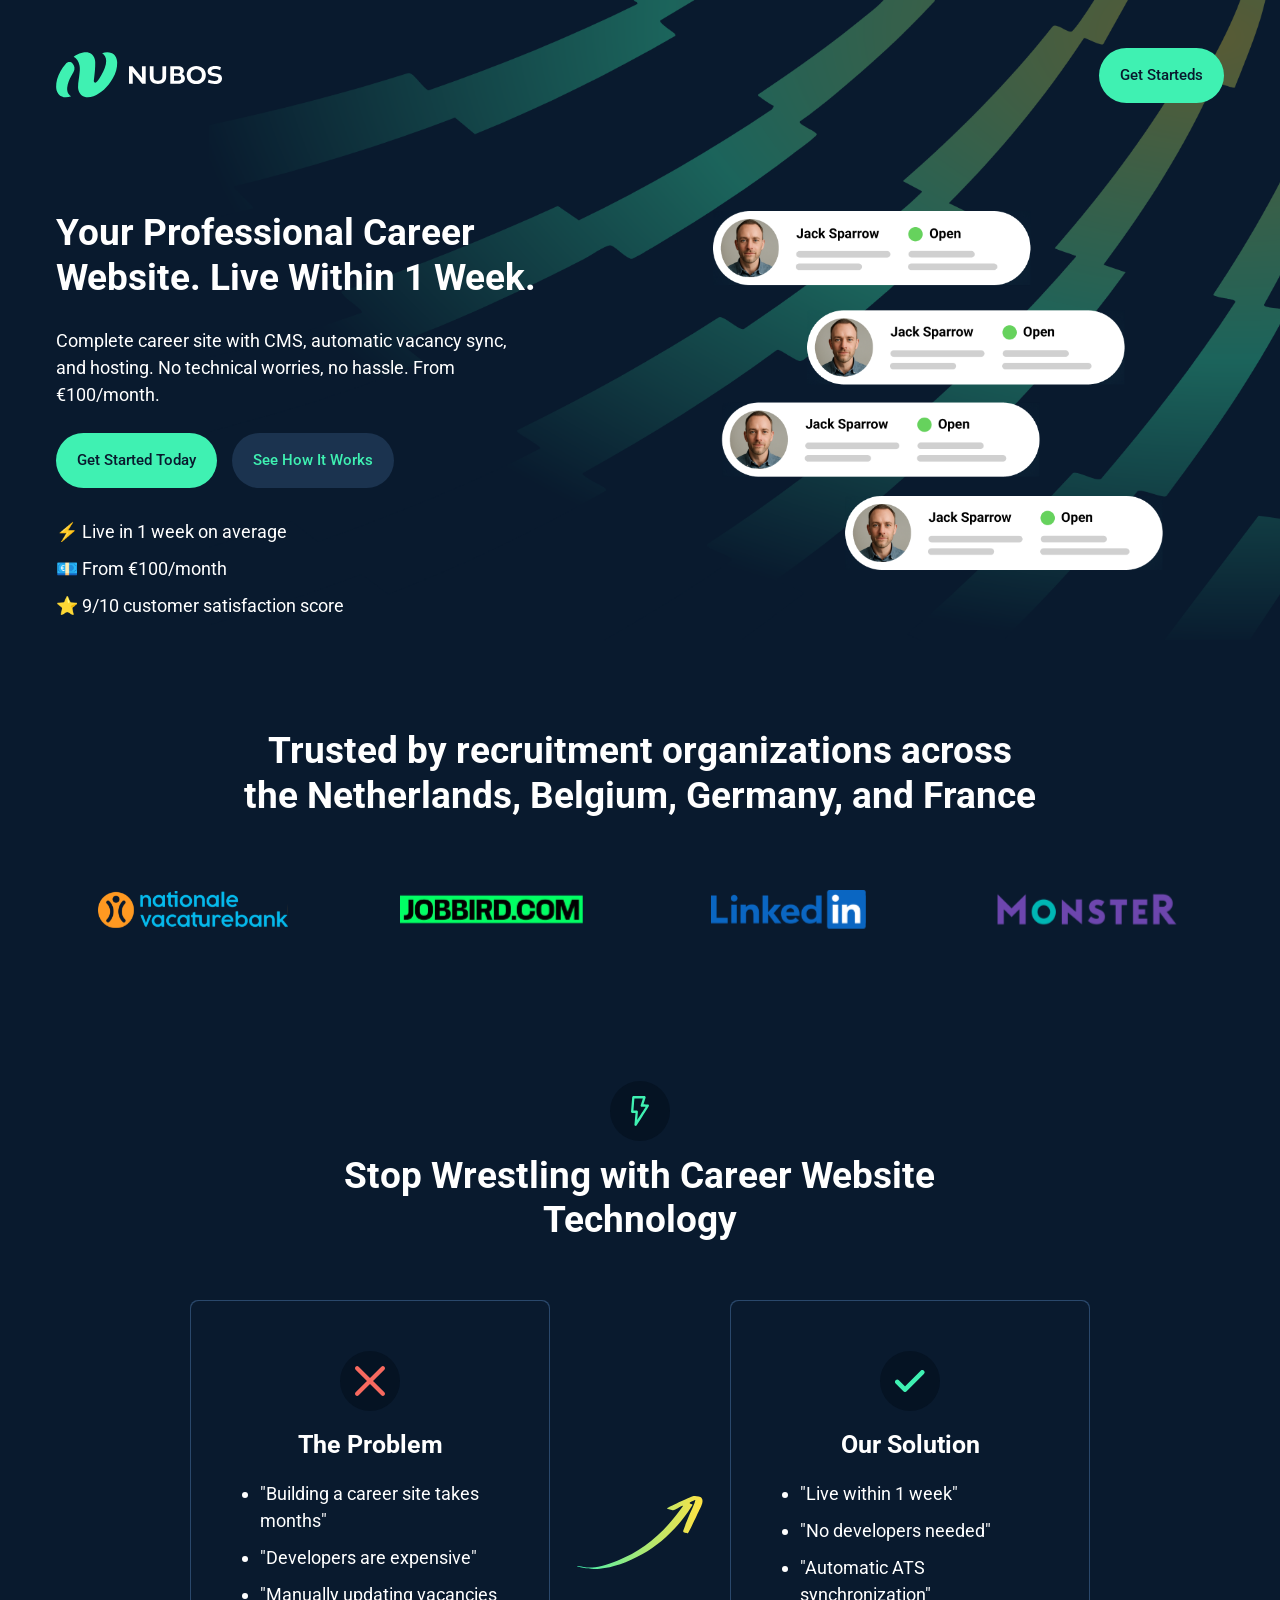
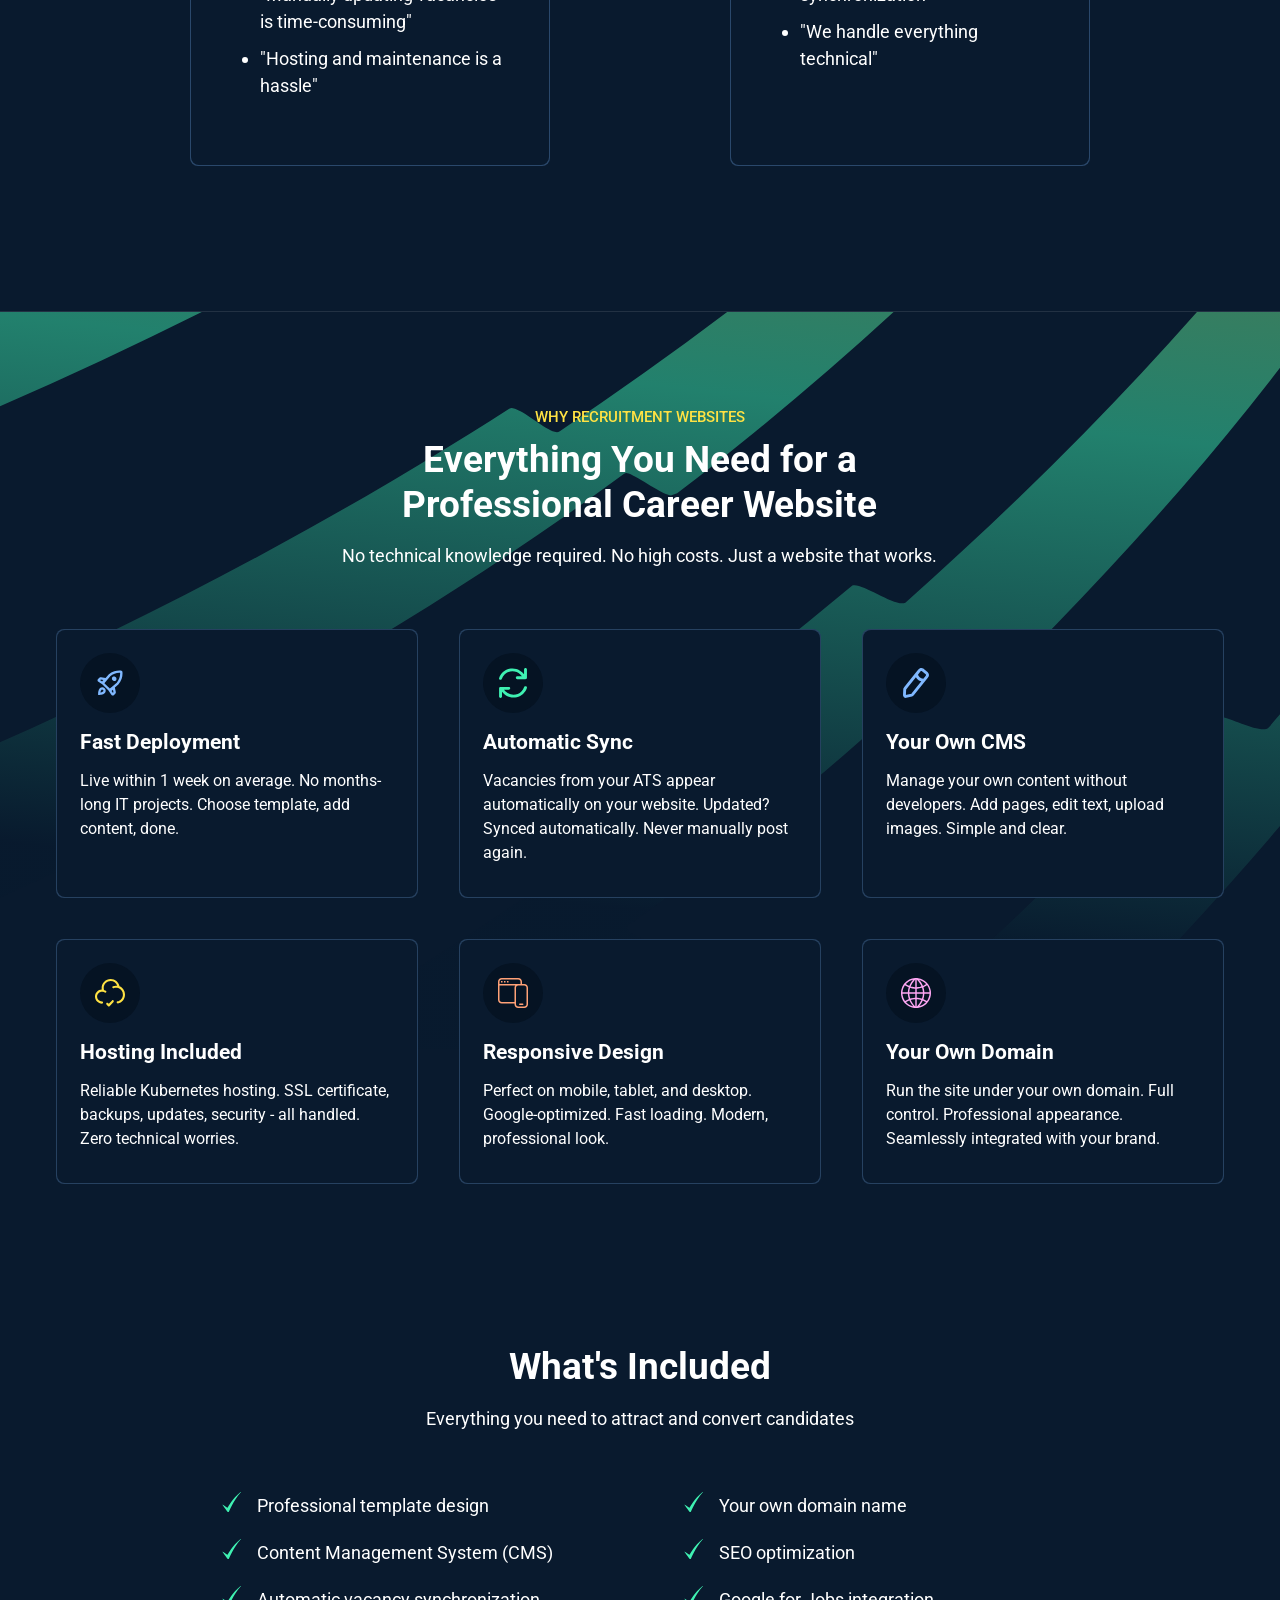
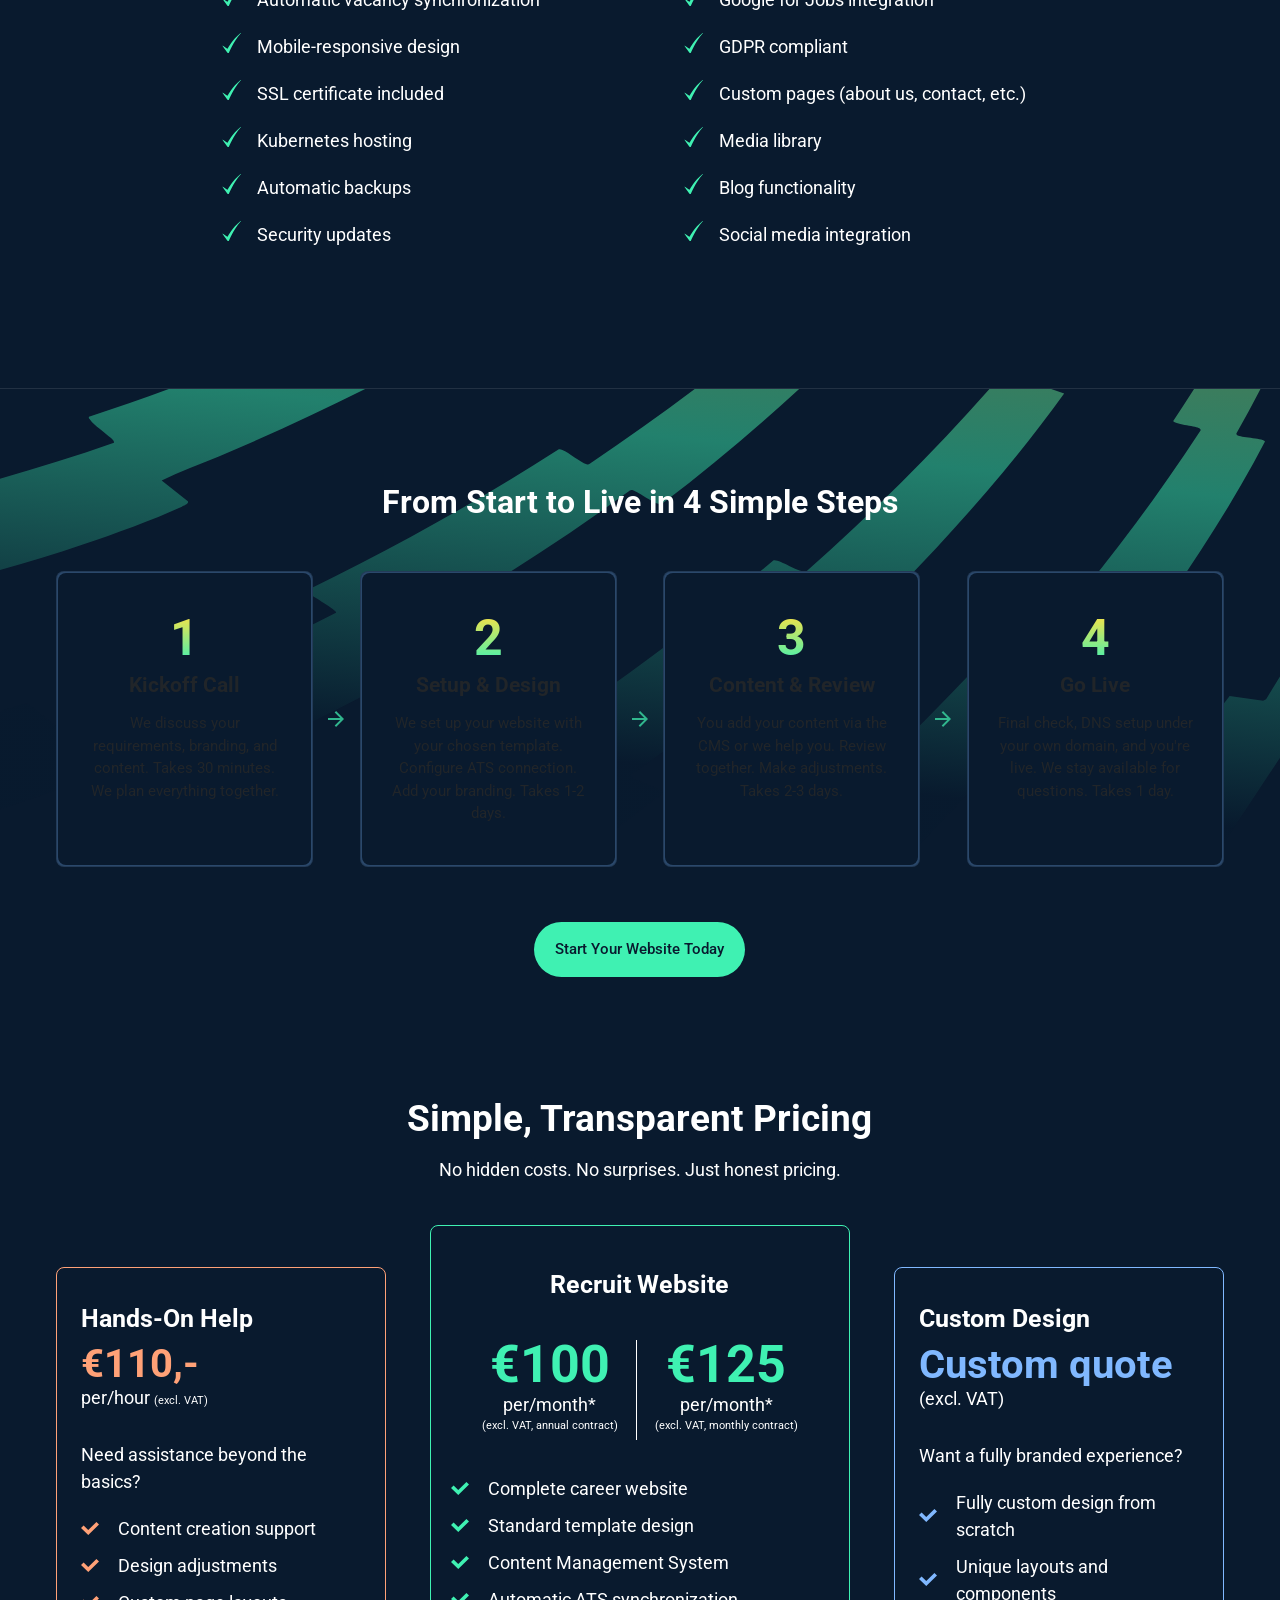
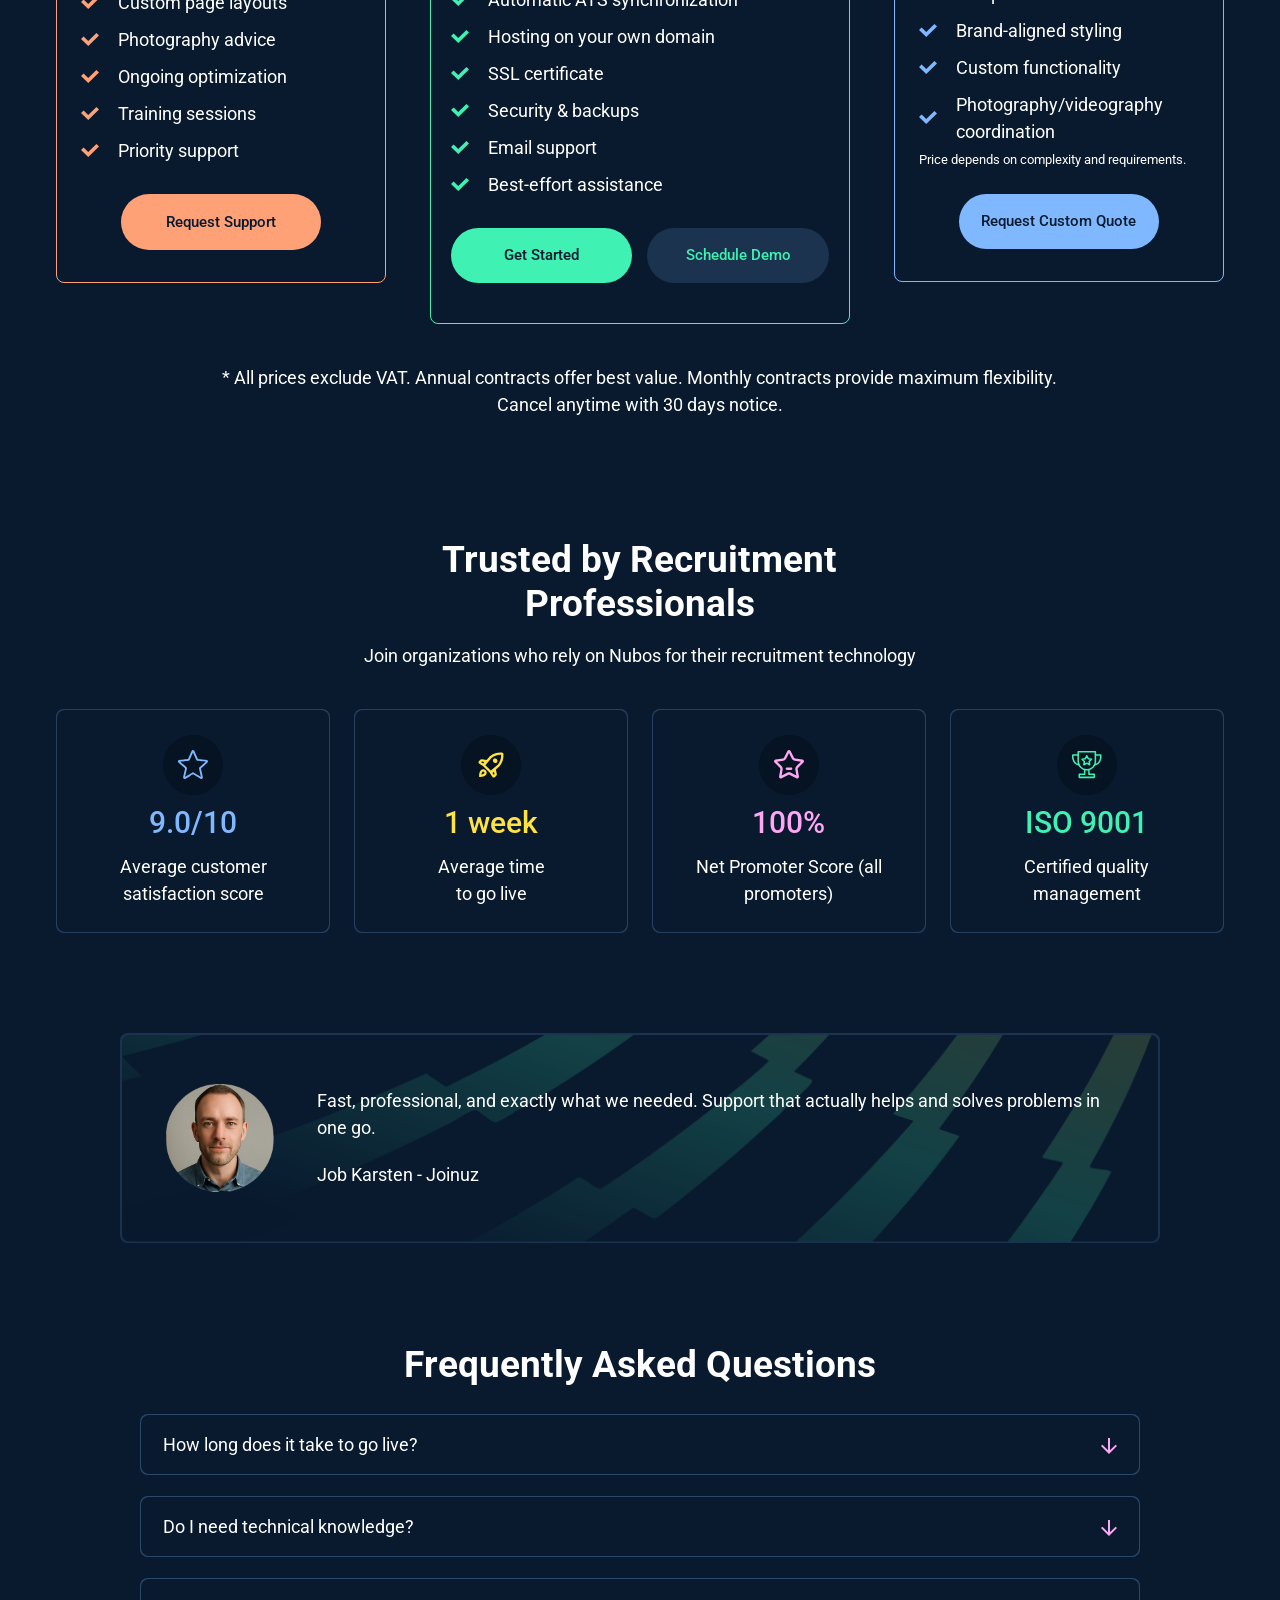
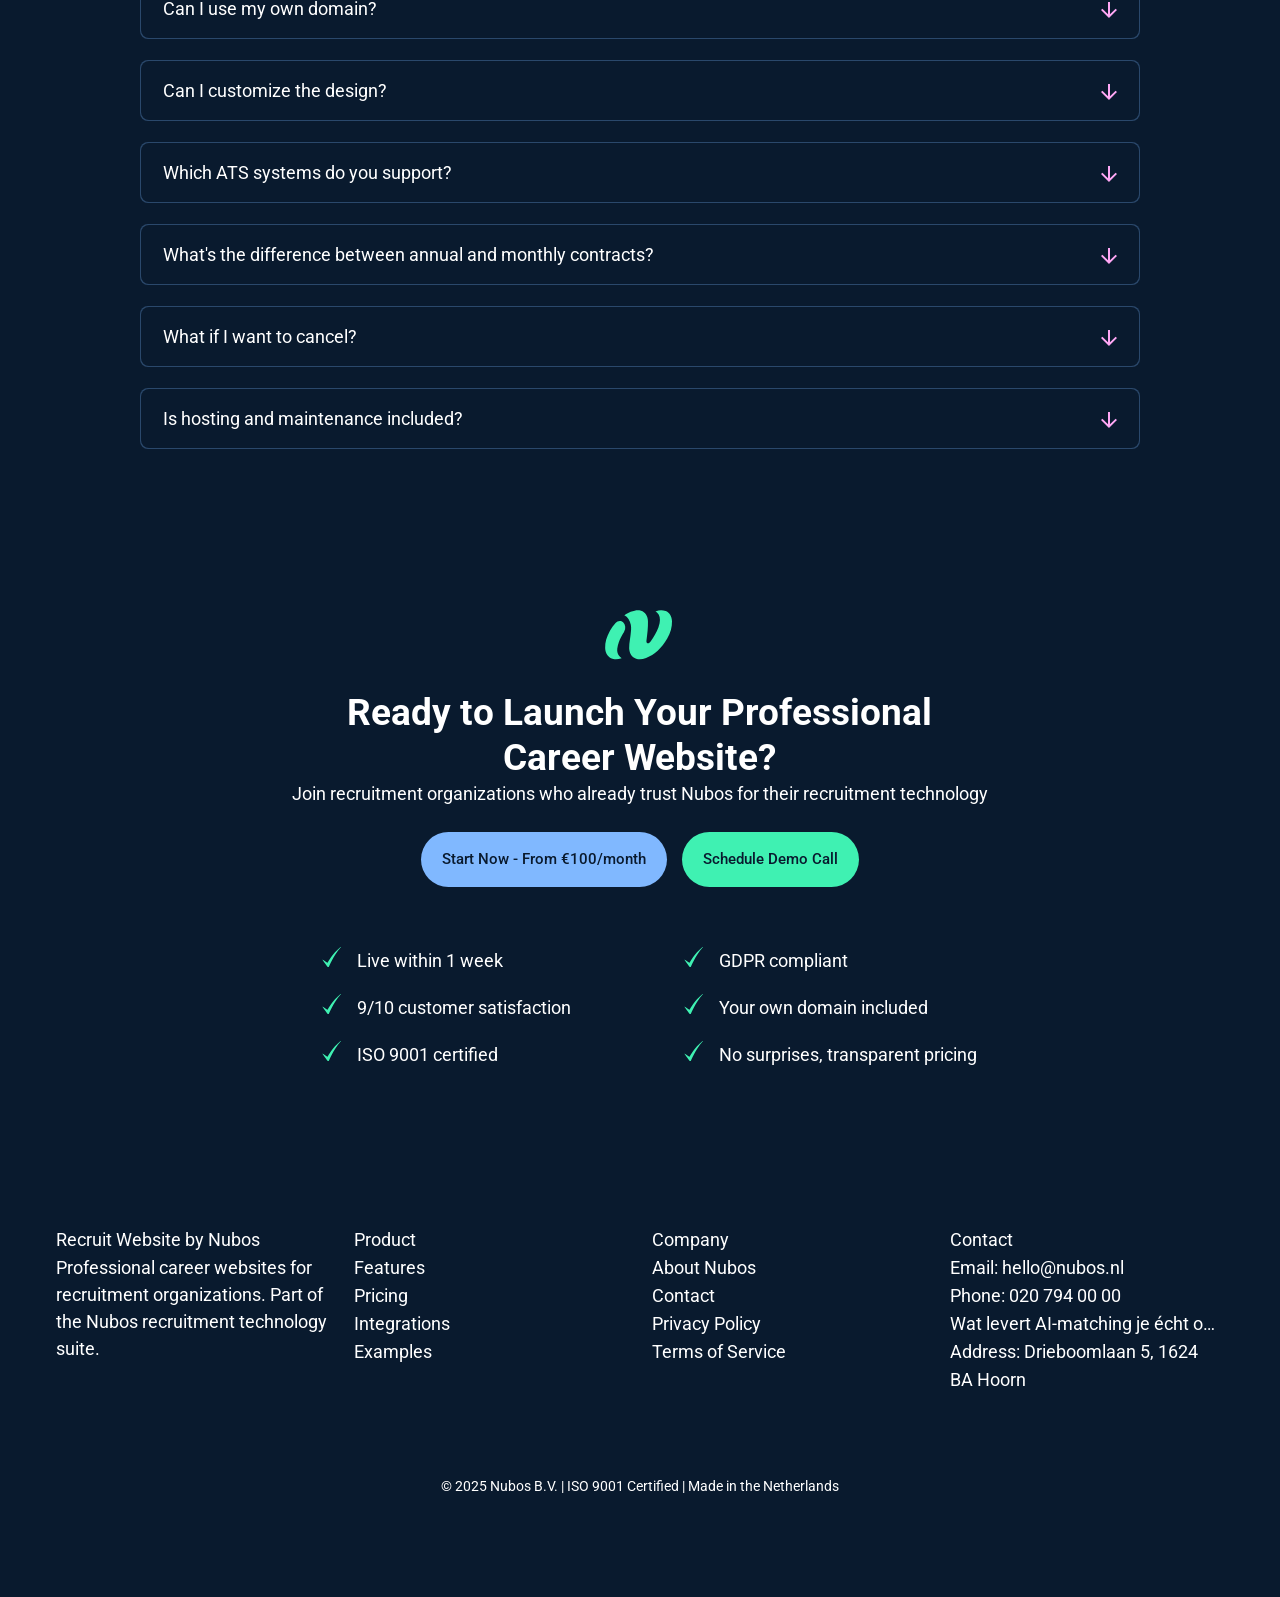
==== commit 61e40af3: "updates" ====
--- a/docs/index.html
+++ b/docs/index.html
@@ -40,7 +40,7 @@
 			<div class="header-content">
 			
 			
-			<a href="contact.html" class="button button--contact">Get Starteds</a>
+			<a href="" class="button button--contact open-modal">Get Starteds</a>
 		
 	</header>
 
@@ -70,7 +70,7 @@
 			
 								<div class="buttons-wrapper">
 									<a href="#" class="button open-modal">Get Started Today</a>
-									<a href="#" class="button button--secondary">See How It Works</a>
+									<a href="#how-it-works" class="button button--secondary">See How It Works</a>
 								</div>
 
 								<ul class="hero-list">
@@ -110,16 +110,16 @@
 			<div class="logos-row">
 			<div class="container">
 				<div class="row">
-					<div class="col-lg-3">
+					<div class="col-lg-3 col-md-6 col-sm-6 col-6">
 						<img src="img/i1.svg" alt="logo" class="logo-image">
 					</div>
-					<div class="col-lg-3">
+					<div class="col-lg-3 col-md-6 col-sm-6 col-6">
 						<img src="img/i2.svg" alt="logo" class="logo-image">
 					</div>
-					<div class="col-lg-3">
+					<div class="col-lg-3 col-md-6 col-sm-6 col-6">
 						<img src="img/i3.svg" alt="logo" class="logo-image">
 					</div>
-					<div class="col-lg-3">
+					<div class="col-lg-3 col-md-6 col-sm-6 col-6">
 						<img src="img/i5.svg" alt="logo" class="logo-image">
 					</div>
 				</div>
@@ -217,7 +217,7 @@
 	<!-- end Solution Section -->
 
 		<!-- start benefits style -->
-		<section class="benefits section">
+		 <section class="benefits section">
 			<div class="container">
 				<div class="section-header">
 					<div class="sub-title">
@@ -237,7 +237,7 @@
 
 			
 
-<!-- start info cards section -->
+
 <div class="info-cards-section section">
 	<div class="container">
 
@@ -346,14 +346,13 @@
 		
 	</div>
 </div>
-<!-- end info cards section -->
 
 		</section>
 		<!-- end benefits section -->
 
 
 
-		<section class="section features">
+	 <section class="section features">
 			<div class="container container--xxs">
 
 		<div class="section-header">
@@ -460,7 +459,7 @@
 
 
 <!-- start cards section  -->
-<section class="steps-section benefits section">
+ <section class="steps-section benefits section" id="how-it-works">
 	<div class="container">
 
 		<div class="section-header">
@@ -546,18 +545,18 @@
 		</div>
 
 		<div class="buttons-wrapper buttons-wrapper--center">
-<a href="" class="button">
+<a href="" class="button open-modal">
 			Start Your Website Today
 		</a>
 		</div>
 
 		
 	</div>
-</section>
+</section> 
 <!-- end steps section  -->
 
 <!-- start plans section -->
-<section class="plans section">
+ <section class="plans section">
 	<div class="container">
 		<div class="section-header">
 			<h2 class="h2">
@@ -624,7 +623,7 @@
 
 				</div>
 
-				<a href="" class="button button--orange">
+				<a href="" class="button button--orange open-modal">
 					Request Support
 				</a>
 				
@@ -722,7 +721,7 @@
 <a href="" class="button open-modal">
 	Get Started
 				</a>
-				<a href="" class="button button--secondary">
+				<a href="" class="button button--secondary open-modal">
 					Schedule Demo
 								</a>
 				</div>
@@ -781,7 +780,7 @@
 
 				
 
-				<a href="" class="button button--blue">
+				<a href="" class="button button--blue open-modal">
 					Request Custom Quote
 				</a>
 				
@@ -797,11 +796,11 @@
 		
 
 	</div>
-</section>
+</section> 
 <!-- end plans section -->
 
 <!-- start statistic page -->
-<section class="statistic section statistic--2">
+ <section class="statistic section statistic--2">
 	<div class="container">
 
 		<div class="section-header">
@@ -819,7 +818,7 @@
 
 		<div class="row">
 
-			<div class="col-md-3">
+			<div class="col-lg-3 col-md-6 col-sm-6">
 				<div class="statistic-item statistic-item--blue">
 
 					<div class="statistic-item__wrapper">
@@ -835,7 +834,7 @@
 				</div>
 			</div>
 
-			<div class="col-md-3">
+			<div class="col-lg-3 col-md-6 col-sm-6">
 				<div class="statistic-item statistic-item--yellow">
 					<div class="statistic-item__wrapper">
 						<div class="icon-wrapper">
@@ -851,7 +850,7 @@
 				</div>
 			</div>
 
-			<div class="col-md-3">
+			<div class="col-lg-3 col-md-6 col-sm-6">
 				<div class="statistic-item statistic-item--purple">
 					<div class="statistic-item__wrapper">
 						<div class="icon-wrapper">
@@ -867,7 +866,7 @@
 				</div>
 			</div>
 
-			<div class="col-md-3">
+			<div class="col-lg-3 col-md-6 col-sm-6">
 				<div class="statistic-item statistic-item--green">
 					<div class="statistic-item__wrapper">
 						<div class="icon-wrapper">
@@ -885,7 +884,7 @@
 
 		</div>
 	</div>
-</section>
+</section> 
 <!-- end statistic page -->
 
 
@@ -1073,12 +1072,7 @@
 <!-- end faq section -->
 
 
-	
-
-	
 <!-- start form section -->
-
-
 
 
 </main>
@@ -1237,10 +1231,10 @@
 				<p>Join recruitment organizations who already trust Nubos for their recruitment technology</p>
 
 				<div class="buttons-wrapper buttons-wrapper--center">
-					<a href="" class="button button--blue">
+					<a href="" class="button button--blue open-modal">
 						Start Now - From €100/month
 					</a>
-					<a href="" class="button">
+					<a href="" class="button open-modal">
 						Schedule Demo Call
 					</a>
 				</div>
--- a/docs/css/style.min.css
+++ b/docs/css/style.min.css
@@ -1811,6 +1811,9 @@
   display: block;
   margin-left: auto;
   margin-right: auto;
+  max-width: 90%;
+  margin-left: auto;
+  margin-right: auto;
 }
 
 .benefits__card ul {
@@ -2110,7 +2113,6 @@
   top: 20px;
   right: 30px;
   cursor: pointer;
-  display: none;
 }
 
 .modal-window.hidden {
@@ -2120,6 +2122,11 @@
 .form-section {
   width: 873px;
   max-width: 100%;
+  margin-left: auto;
+  margin-right: auto;
+}
+
+.section-header .h2 {
   margin-left: auto;
   margin-right: auto;
 }
@@ -2525,6 +2532,9 @@
   .info-card {
     margin-bottom: 3.5%;
   }
+  .plans__item--popular {
+    width: 36%;
+  }
 }
 @media only screen and (max-width: 1200px) {
   /**/
@@ -2534,6 +2544,28 @@
   }
   .contact-list {
     margin-left: 0;
+  }
+  .steps-section .card {
+    min-width: 260px;
+  }
+  .plans__item {
+    width: 30%;
+  }
+  .plans__item--popular {
+    width: 34%;
+  }
+  .plans__item--blue .plan__value {
+    font-size: 28px;
+  }
+  .plans__item .buttons-wrapper {
+    -webkit-box-orient: vertical;
+    -webkit-box-direction: normal;
+        -ms-flex-direction: column;
+            flex-direction: column;
+    gap: 0;
+  }
+  .plans__item .buttons-wrapper .button {
+    width: 100%;
   }
 }
 /* Medium Devices, Desktops */
@@ -2909,6 +2941,43 @@
     margin-left: auto;
     margin-right: auto;
   }
+  .problem-solution .benefits__card-wrapper {
+    padding: 30px 20px;
+  }
+  .info-cards-row {
+    margin-top: 40px;
+  }
+  .plans__list {
+    -webkit-box-orient: vertical;
+    -webkit-box-direction: normal;
+        -ms-flex-direction: column;
+            flex-direction: column;
+  }
+  .plans__item--popular {
+    -webkit-box-ordinal-group: 2;
+        -ms-flex-order: 1;
+            order: 1;
+  }
+  .plans__item--orange {
+    -webkit-box-ordinal-group: 3;
+        -ms-flex-order: 2;
+            order: 2;
+  }
+  .plans__item--blue {
+    -webkit-box-ordinal-group: 4;
+        -ms-flex-order: 3;
+            order: 3;
+  }
+  .plans-description--3 {
+    margin-top: 15px;
+    margin-bottom: 30px;
+  }
+  .statistic--2 .statistic-item {
+    width: 100%;
+  }
+  .statistic--2 .col-lg-3 {
+    margin-bottom: 25px;
+  }
 }
 /* Small Devices, Tablets */
 @media only screen and (max-width: 768px) {
@@ -3213,6 +3282,40 @@
   }
   .nubos-logo {
     width: 56px;
+  }
+  .logos-section {
+    padding-top: 0;
+  }
+  .problem-solution .benefits__card-wrapper {
+    padding: 30px 20px !important;
+  }
+  .problem-solution .benefits__card-wrapper {
+    padding: 30px 15px;
+  }
+  .benefits__row {
+    -webkit-box-orient: vertical;
+    -webkit-box-direction: normal;
+        -ms-flex-direction: column;
+            flex-direction: column;
+  }
+  .problem-solution .benefits__card {
+    width: 100%;
+    max-width: 100%;
+  }
+  .devider img {
+    -webkit-transform: rotate(180deg);
+        -ms-transform: rotate(180deg);
+            transform: rotate(180deg);
+  }
+  .problem-solution {
+    padding-top: 0;
+  }
+  .whats-included-list {
+    margin-top: 0;
+    padding-left: 20px;
+  }
+  .features .section-header {
+    margin-bottom: 40px;
   }
 }
 /* Extra Small Devices, Phones */
--- a/docs/css/style.min.css
+++ b/docs/css/style.min.css
@@ -1811,6 +1811,9 @@
   display: block;
   margin-left: auto;
   margin-right: auto;
+  max-width: 90%;
+  margin-left: auto;
+  margin-right: auto;
 }
 
 .benefits__card ul {
@@ -2110,7 +2113,6 @@
   top: 20px;
   right: 30px;
   cursor: pointer;
-  display: none;
 }
 
 .modal-window.hidden {
@@ -2120,6 +2122,11 @@
 .form-section {
   width: 873px;
   max-width: 100%;
+  margin-left: auto;
+  margin-right: auto;
+}
+
+.section-header .h2 {
   margin-left: auto;
   margin-right: auto;
 }
@@ -2525,6 +2532,9 @@
   .info-card {
     margin-bottom: 3.5%;
   }
+  .plans__item--popular {
+    width: 36%;
+  }
 }
 @media only screen and (max-width: 1200px) {
   /**/
@@ -2534,6 +2544,28 @@
   }
   .contact-list {
     margin-left: 0;
+  }
+  .steps-section .card {
+    min-width: 260px;
+  }
+  .plans__item {
+    width: 30%;
+  }
+  .plans__item--popular {
+    width: 34%;
+  }
+  .plans__item--blue .plan__value {
+    font-size: 28px;
+  }
+  .plans__item .buttons-wrapper {
+    -webkit-box-orient: vertical;
+    -webkit-box-direction: normal;
+        -ms-flex-direction: column;
+            flex-direction: column;
+    gap: 0;
+  }
+  .plans__item .buttons-wrapper .button {
+    width: 100%;
   }
 }
 /* Medium Devices, Desktops */
@@ -2909,6 +2941,43 @@
     margin-left: auto;
     margin-right: auto;
   }
+  .problem-solution .benefits__card-wrapper {
+    padding: 30px 20px;
+  }
+  .info-cards-row {
+    margin-top: 40px;
+  }
+  .plans__list {
+    -webkit-box-orient: vertical;
+    -webkit-box-direction: normal;
+        -ms-flex-direction: column;
+            flex-direction: column;
+  }
+  .plans__item--popular {
+    -webkit-box-ordinal-group: 2;
+        -ms-flex-order: 1;
+            order: 1;
+  }
+  .plans__item--orange {
+    -webkit-box-ordinal-group: 3;
+        -ms-flex-order: 2;
+            order: 2;
+  }
+  .plans__item--blue {
+    -webkit-box-ordinal-group: 4;
+        -ms-flex-order: 3;
+            order: 3;
+  }
+  .plans-description--3 {
+    margin-top: 15px;
+    margin-bottom: 30px;
+  }
+  .statistic--2 .statistic-item {
+    width: 100%;
+  }
+  .statistic--2 .col-lg-3 {
+    margin-bottom: 25px;
+  }
 }
 /* Small Devices, Tablets */
 @media only screen and (max-width: 768px) {
@@ -3213,6 +3282,40 @@
   }
   .nubos-logo {
     width: 56px;
+  }
+  .logos-section {
+    padding-top: 0;
+  }
+  .problem-solution .benefits__card-wrapper {
+    padding: 30px 20px !important;
+  }
+  .problem-solution .benefits__card-wrapper {
+    padding: 30px 15px;
+  }
+  .benefits__row {
+    -webkit-box-orient: vertical;
+    -webkit-box-direction: normal;
+        -ms-flex-direction: column;
+            flex-direction: column;
+  }
+  .problem-solution .benefits__card {
+    width: 100%;
+    max-width: 100%;
+  }
+  .devider img {
+    -webkit-transform: rotate(180deg);
+        -ms-transform: rotate(180deg);
+            transform: rotate(180deg);
+  }
+  .problem-solution {
+    padding-top: 0;
+  }
+  .whats-included-list {
+    margin-top: 0;
+    padding-left: 20px;
+  }
+  .features .section-header {
+    margin-bottom: 40px;
   }
 }
 /* Extra Small Devices, Phones */
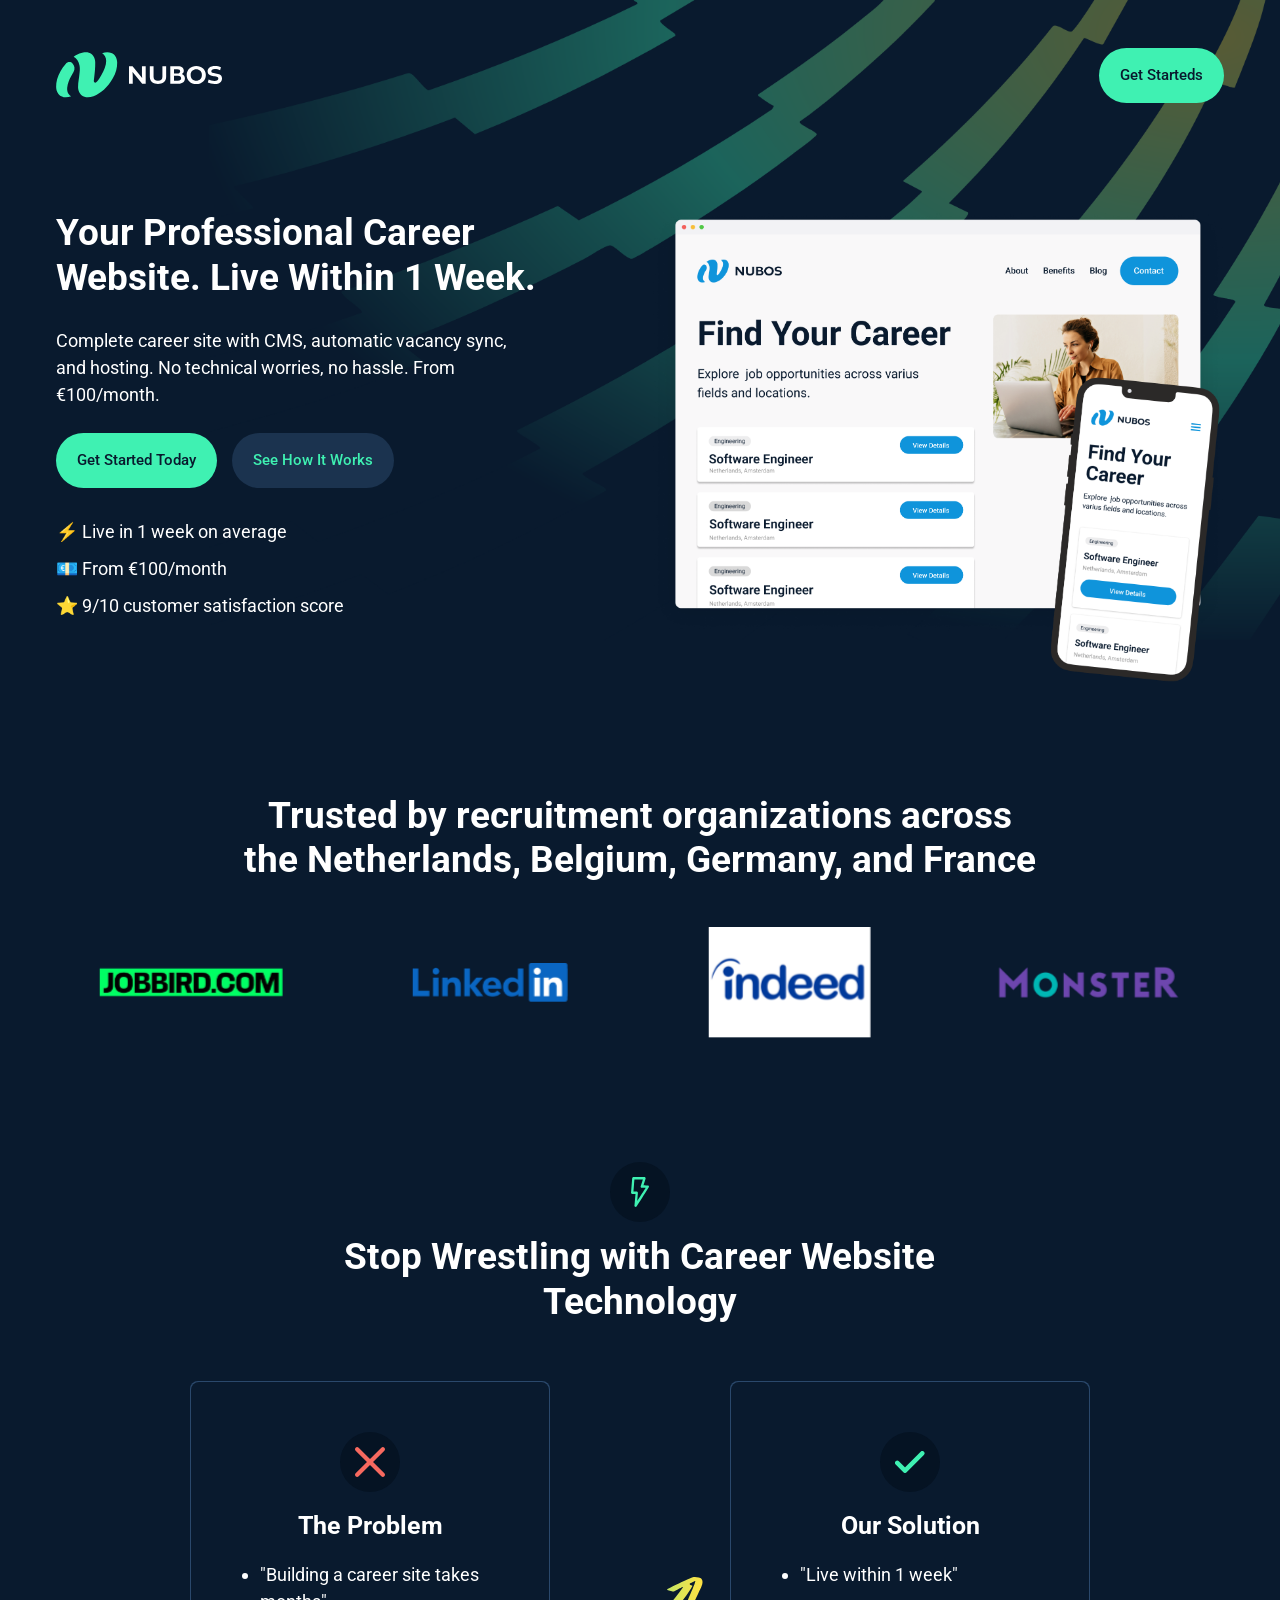
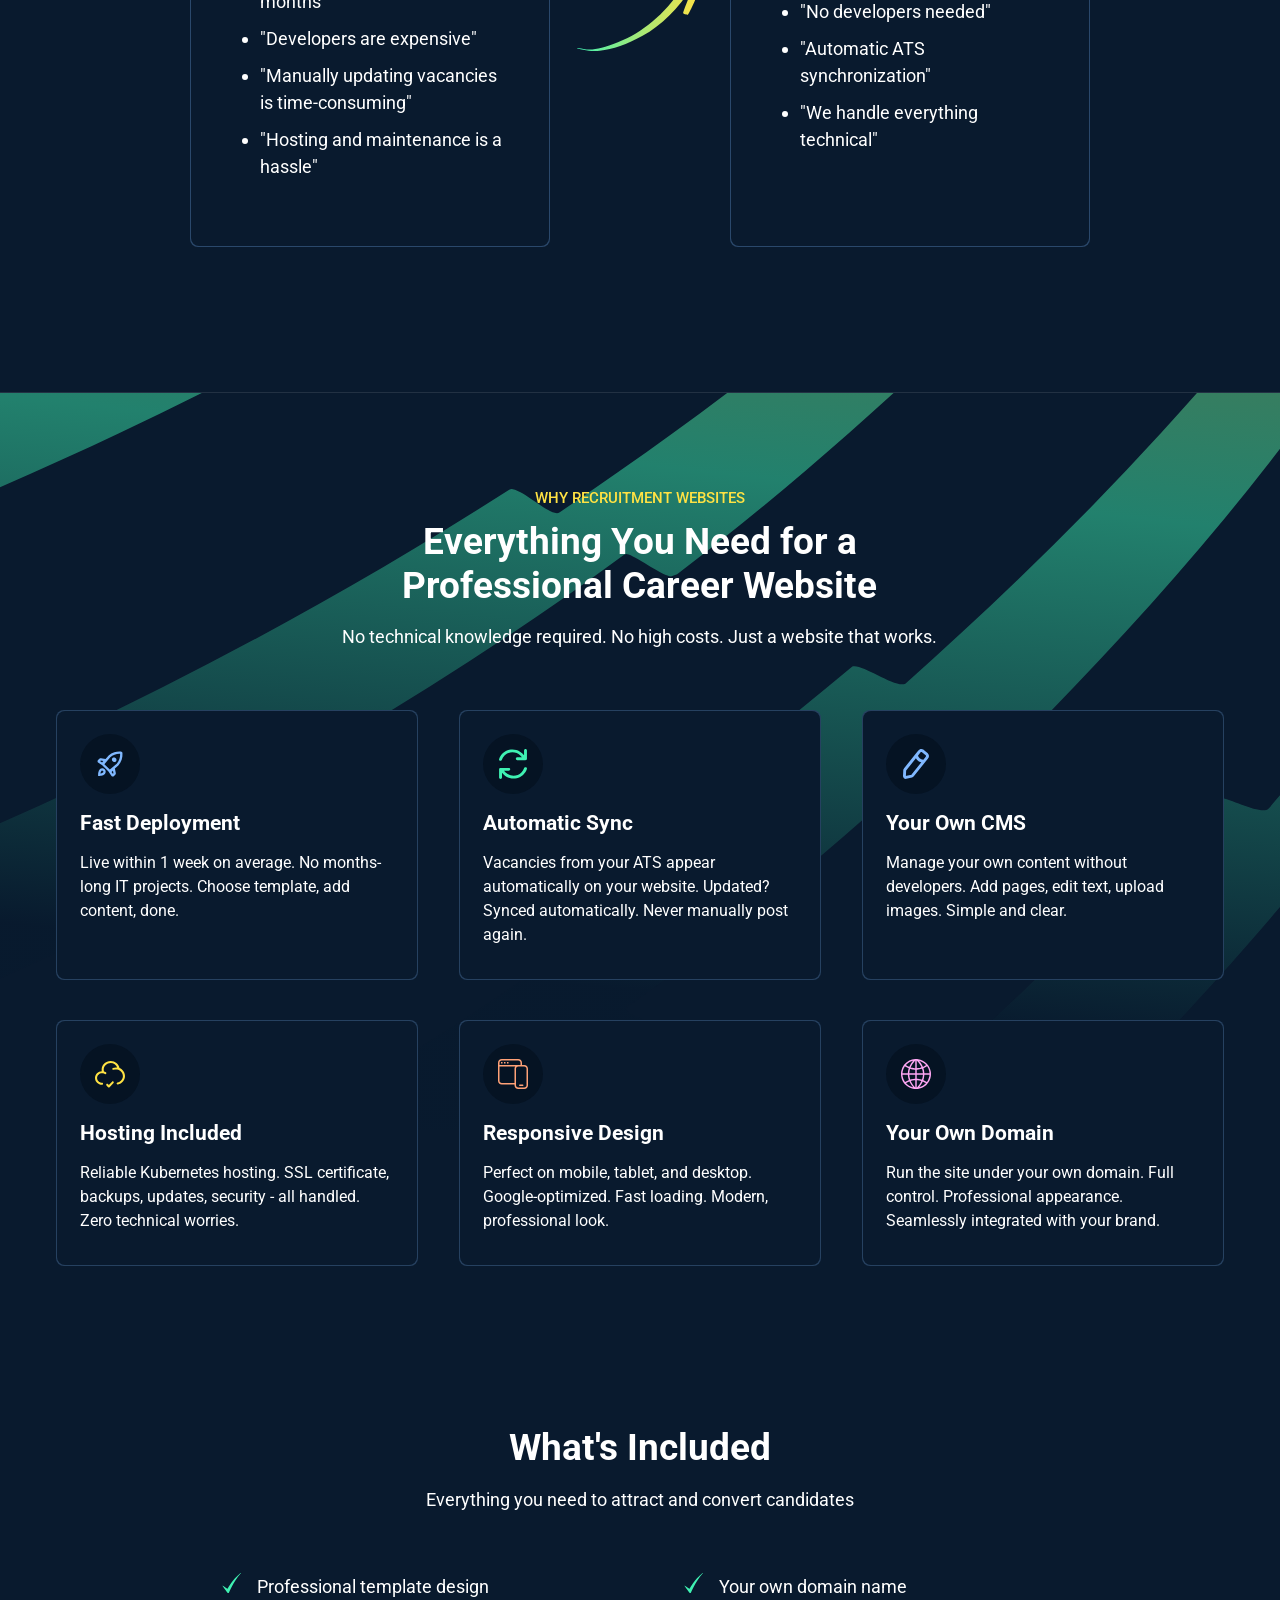
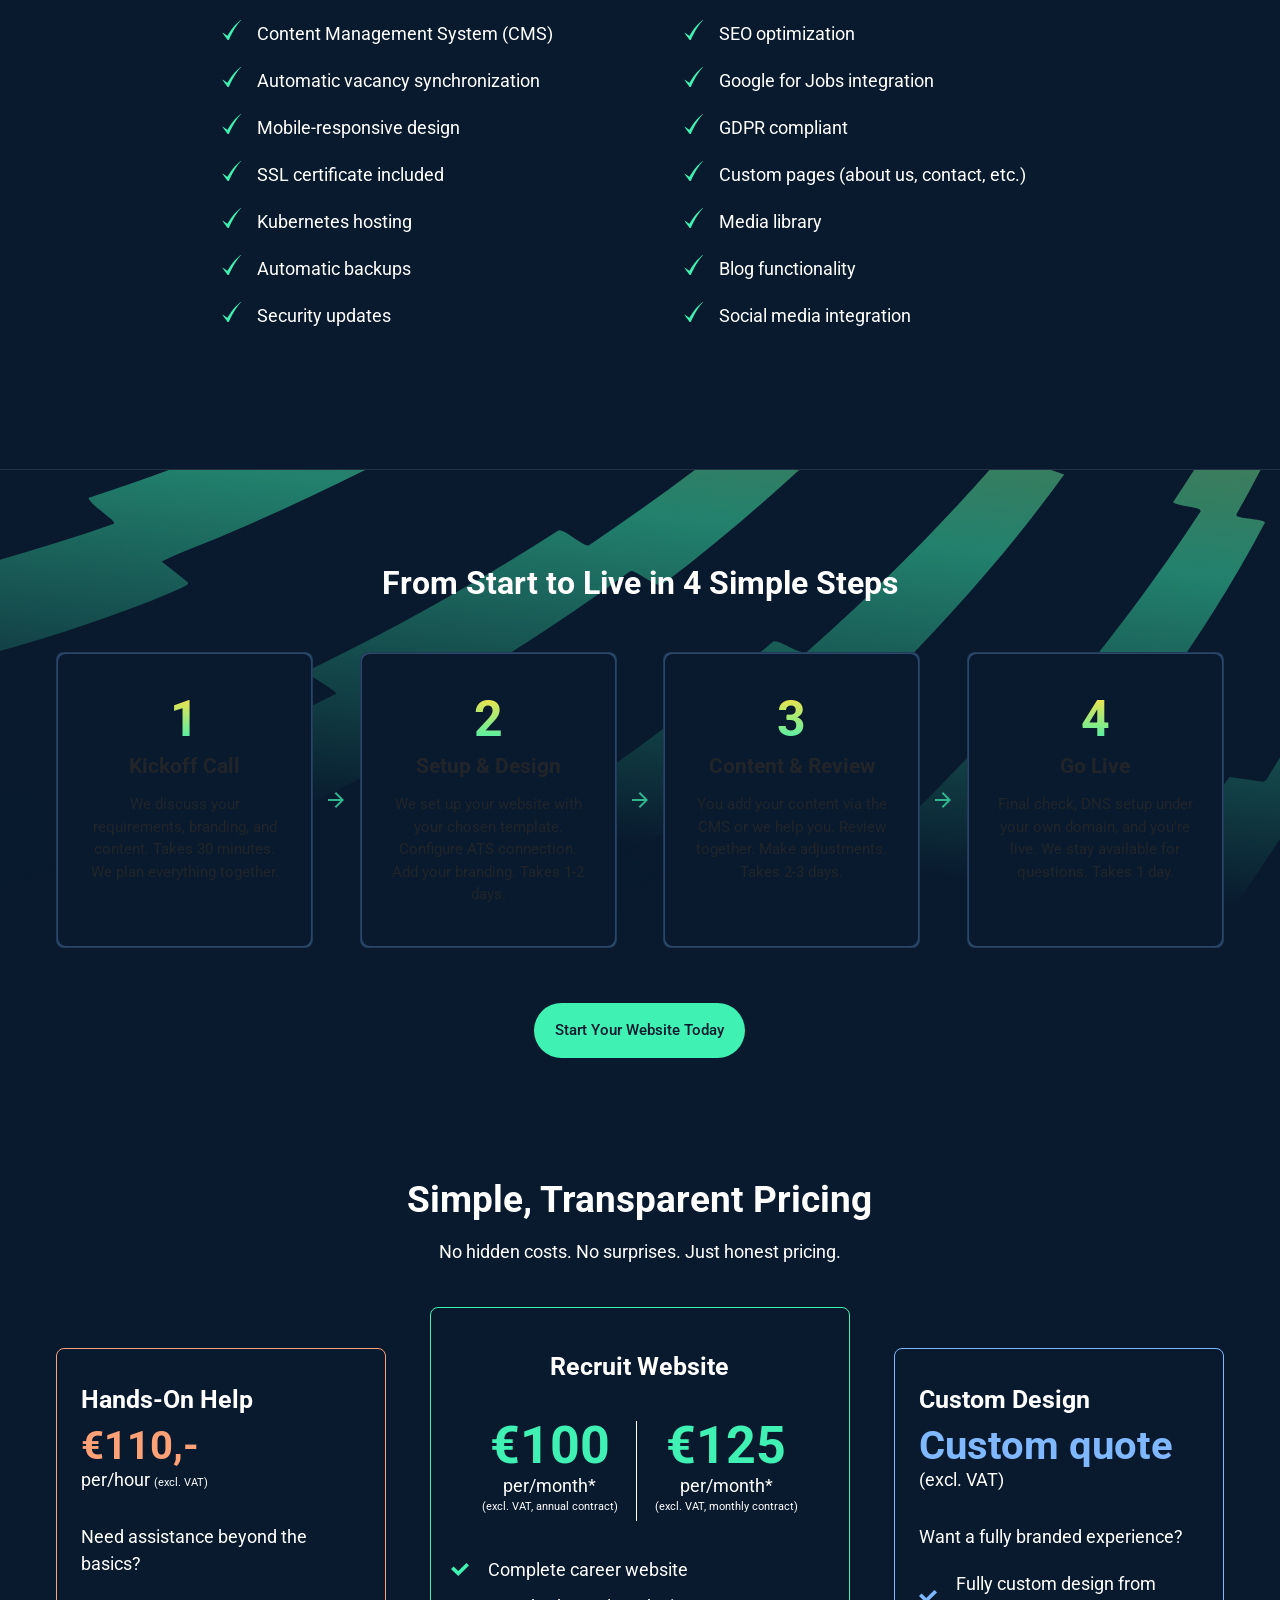
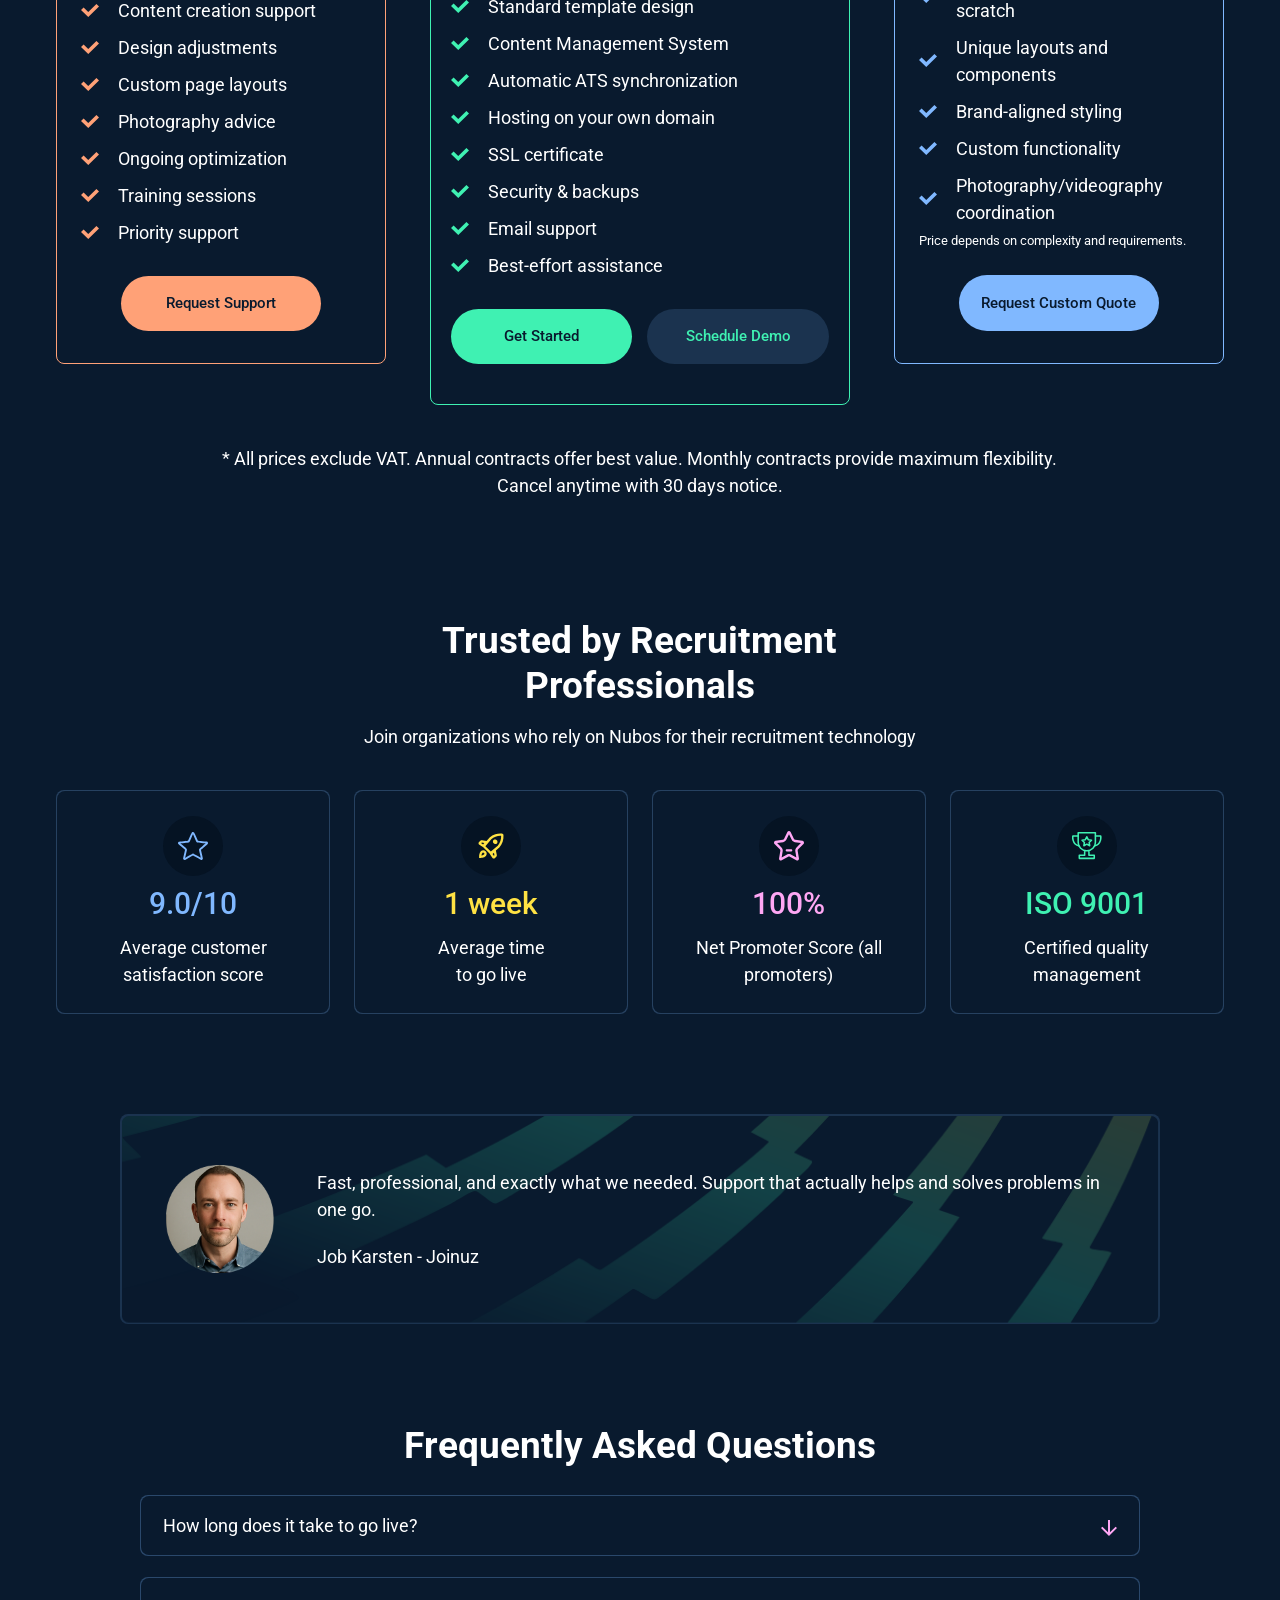
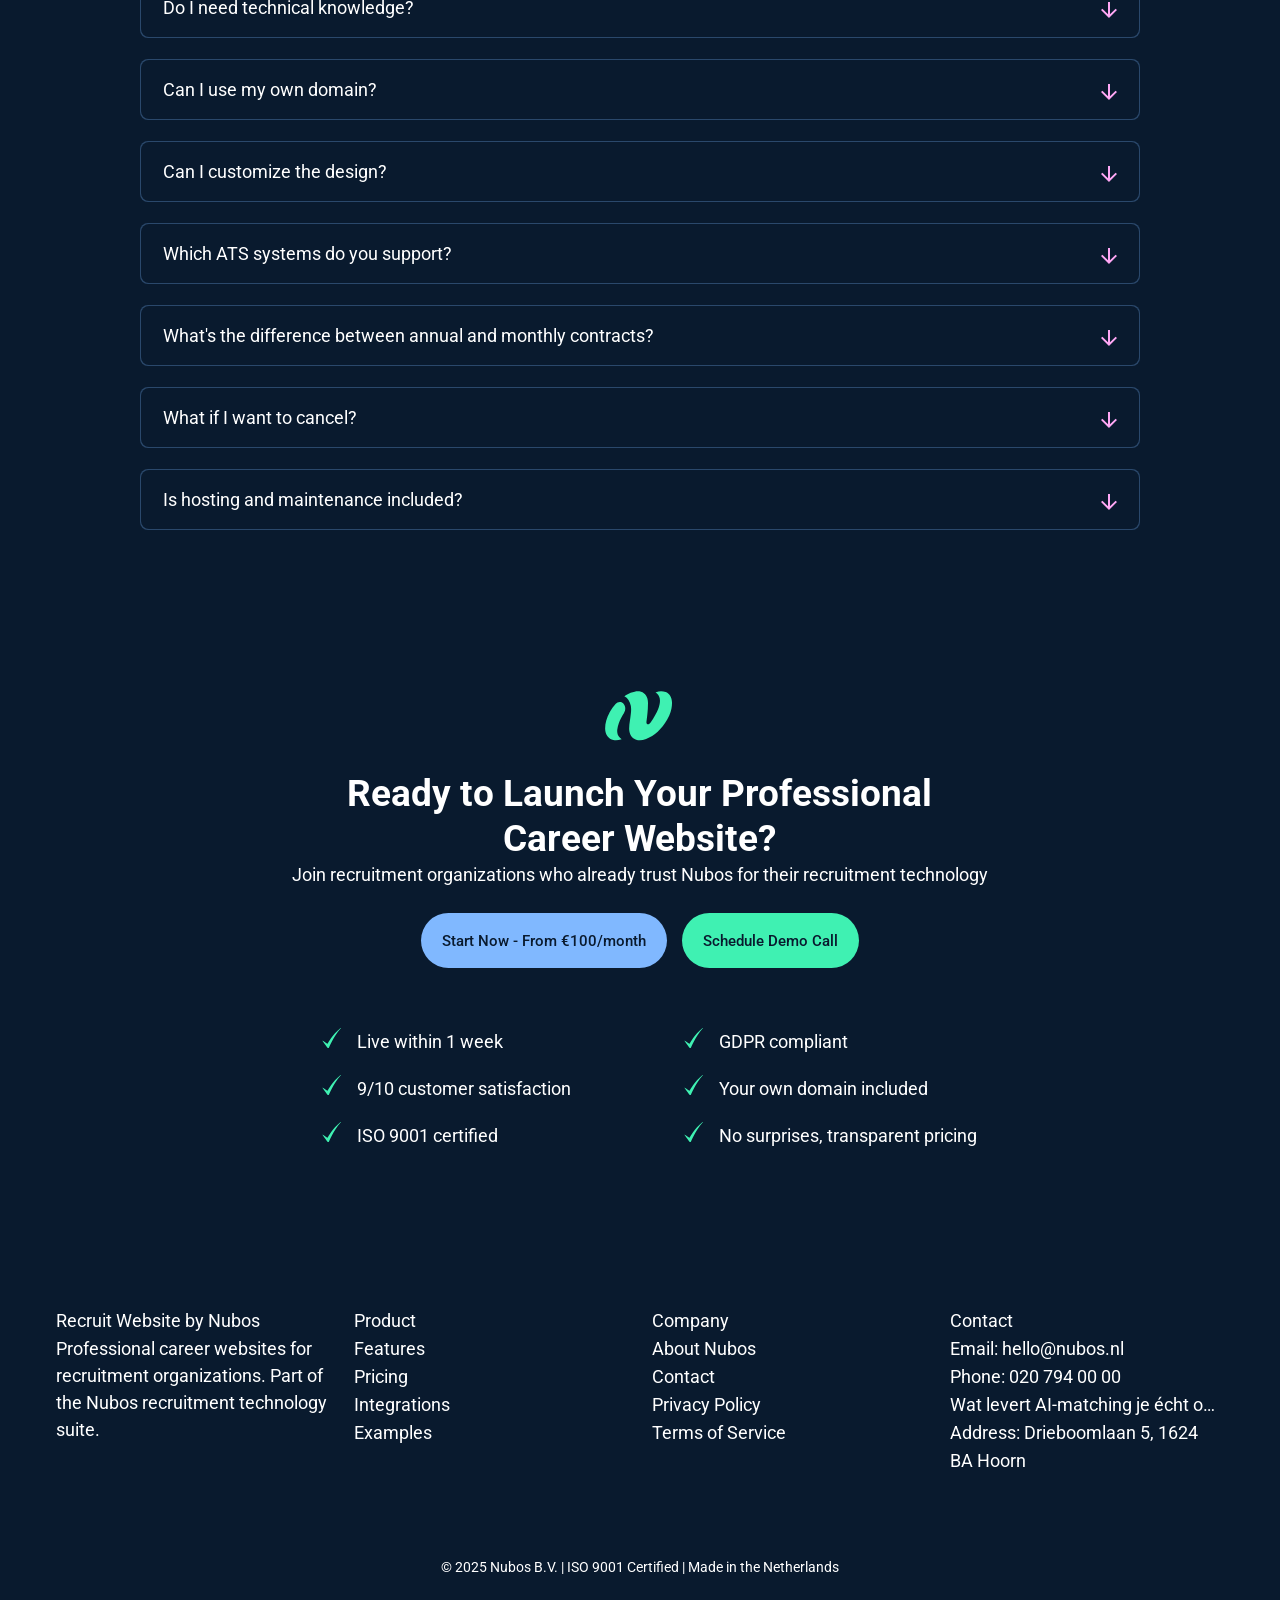
==== commit fa7426d1: "logos animation and footer issue fix" ====
--- a/docs/index.html
+++ b/docs/index.html
@@ -22,6 +22,7 @@
 	
 	<link rel="stylesheet" href="css/libs.min.css">
 	<link rel="stylesheet" href="css/style.min.css">
+	<link rel="stylesheet" href="https://cdn.jsdelivr.net/npm/swiper@11/swiper-bundle.min.css">
 
 </head>
 <body>
@@ -107,20 +108,42 @@
 				
 			</div>
 
-			<div class="logos-row">
+		<div class="logos-row">
 			<div class="container">
-				<div class="row">
-					<div class="col-lg-3 col-md-6 col-sm-6 col-6">
-						<img src="img/i1.svg" alt="logo" class="logo-image">
-					</div>
-					<div class="col-lg-3 col-md-6 col-sm-6 col-6">
-						<img src="img/i2.svg" alt="logo" class="logo-image">
-					</div>
-					<div class="col-lg-3 col-md-6 col-sm-6 col-6">
-						<img src="img/i3.svg" alt="logo" class="logo-image">
-					</div>
-					<div class="col-lg-3 col-md-6 col-sm-6 col-6">
-						<img src="img/i5.svg" alt="logo" class="logo-image">
+				<div class="swiper logos-swiper">
+					<div class="swiper-wrapper">
+						<div class="swiper-slide">
+							<div class="logo-wrapper">
+								<img src="img/i1.svg" alt="logo" class="logo-image">
+							</div>
+							
+						</div>
+						<div class="swiper-slide">
+							<div class="logo-wrapper">
+								<img src="img/i2.svg" alt="logo" class="logo-image">
+							</div>
+							
+						</div>
+						<div class="swiper-slide">
+							<div class="logo-wrapper">
+								<img src="img/i3.svg" alt="logo" class="logo-image">
+							</div>
+							
+						</div>
+						<div class="swiper-slide">
+							<div class="logo-wrapper">
+								<img src="img/i4.svg" alt="logo" class="logo-image">
+							</div>
+							
+						</div>
+						<div class="swiper-slide">
+							<div class="logo-wrapper">
+								<img src="img/i5.svg" alt="logo" class="logo-image">
+							</div>
+							
+						</div>
+						
+						
 					</div>
 				</div>
 			</div>
@@ -1358,16 +1381,20 @@
 	
 	
 	<script src="js/libs.min.js"></script>
-	<!-- Swiper fallback через CDN, якщо не завантажився з libs -->
 	<script>
-		if (typeof Swiper === 'undefined') {
-			var script = document.createElement('script');
-			script.src = 'https://cdn.jsdelivr.net/npm/swiper@11/swiper-bundle.min.js';
-			script.onload = function() {
-				console.log('Swiper loaded from CDN');
-			};
-			document.head.appendChild(script);
-		}
+		(function() {
+			if (typeof Swiper === 'undefined') {
+				var script = document.createElement('script');
+				script.src = 'https://cdn.jsdelivr.net/npm/swiper@11/swiper-bundle.min.js';
+				script.onload = function() {
+					console.log('Swiper loaded from CDN');
+					if (typeof window.initLogosSwiper === 'function') {
+						window.initLogosSwiper();
+					}
+				};
+				document.head.appendChild(script);
+			}
+		})();
 	</script>
 	<script src="js/main.js"></script>
 </body>
--- a/docs/css/style.min.css
+++ b/docs/css/style.min.css
@@ -1131,7 +1131,7 @@
 }
 
 .hero-image {
-  width: 450px;
+  width: 700px;
   max-width: 100%;
 }
 
@@ -1799,21 +1799,48 @@
 .logos-row {
   margin-top: 40px;
 }
-.logos-row .col-lg-3 {
+.logos-row .logos-swiper {
+  overflow: hidden;
+}
+.logos-row .swiper-wrapper {
+  display: -webkit-box;
+  display: -ms-flexbox;
+  display: flex;
+  -webkit-box-align: stretch;
+      -ms-flex-align: stretch;
+          align-items: stretch;
+}
+.logos-row .swiper-slide {
   display: -webkit-box;
   display: -ms-flexbox;
   display: flex;
   -webkit-box-align: center;
       -ms-flex-align: center;
           align-items: center;
-}
-.logos-row .col-lg-3 img {
+  -webkit-box-pack: center;
+      -ms-flex-pack: center;
+          justify-content: center;
+  height: auto;
+}
+.logos-row .logo-wrapper {
+  display: -webkit-box;
+  display: -ms-flexbox;
+  display: flex;
+  -webkit-box-pack: center;
+      -ms-flex-pack: center;
+          justify-content: center;
+  -webkit-box-align: center;
+      -ms-flex-align: center;
+          align-items: center;
+  width: 100%;
+  min-height: 120px;
+}
+.logos-row .logo-wrapper img {
   display: block;
-  margin-left: auto;
-  margin-right: auto;
   max-width: 90%;
-  margin-left: auto;
-  margin-right: auto;
+  height: auto;
+  -o-object-fit: contain;
+     object-fit: contain;
 }
 
 .benefits__card ul {
@@ -3317,6 +3344,19 @@
   .features .section-header {
     margin-bottom: 40px;
   }
+  .whats-included-row {
+    margin-top: 50px;
+  }
+  .cta .whats-included-list {
+    width: 300px;
+    max-width: 100%;
+    margin-left: auto;
+    margin-right: auto;
+  }
+  .footer__bottom {
+    text-align: center;
+    padding-top: 10px;
+  }
 }
 /* Extra Small Devices, Phones */
 @media only screen and (max-width: 480px) {
--- a/docs/css/style.min.css
+++ b/docs/css/style.min.css
@@ -1131,7 +1131,7 @@
 }
 
 .hero-image {
-  width: 450px;
+  width: 700px;
   max-width: 100%;
 }
 
@@ -1799,21 +1799,48 @@
 .logos-row {
   margin-top: 40px;
 }
-.logos-row .col-lg-3 {
+.logos-row .logos-swiper {
+  overflow: hidden;
+}
+.logos-row .swiper-wrapper {
+  display: -webkit-box;
+  display: -ms-flexbox;
+  display: flex;
+  -webkit-box-align: stretch;
+      -ms-flex-align: stretch;
+          align-items: stretch;
+}
+.logos-row .swiper-slide {
   display: -webkit-box;
   display: -ms-flexbox;
   display: flex;
   -webkit-box-align: center;
       -ms-flex-align: center;
           align-items: center;
-}
-.logos-row .col-lg-3 img {
+  -webkit-box-pack: center;
+      -ms-flex-pack: center;
+          justify-content: center;
+  height: auto;
+}
+.logos-row .logo-wrapper {
+  display: -webkit-box;
+  display: -ms-flexbox;
+  display: flex;
+  -webkit-box-pack: center;
+      -ms-flex-pack: center;
+          justify-content: center;
+  -webkit-box-align: center;
+      -ms-flex-align: center;
+          align-items: center;
+  width: 100%;
+  min-height: 120px;
+}
+.logos-row .logo-wrapper img {
   display: block;
-  margin-left: auto;
-  margin-right: auto;
   max-width: 90%;
-  margin-left: auto;
-  margin-right: auto;
+  height: auto;
+  -o-object-fit: contain;
+     object-fit: contain;
 }
 
 .benefits__card ul {
@@ -3317,6 +3344,19 @@
   .features .section-header {
     margin-bottom: 40px;
   }
+  .whats-included-row {
+    margin-top: 50px;
+  }
+  .cta .whats-included-list {
+    width: 300px;
+    max-width: 100%;
+    margin-left: auto;
+    margin-right: auto;
+  }
+  .footer__bottom {
+    text-align: center;
+    padding-top: 10px;
+  }
 }
 /* Extra Small Devices, Phones */
 @media only screen and (max-width: 480px) {
